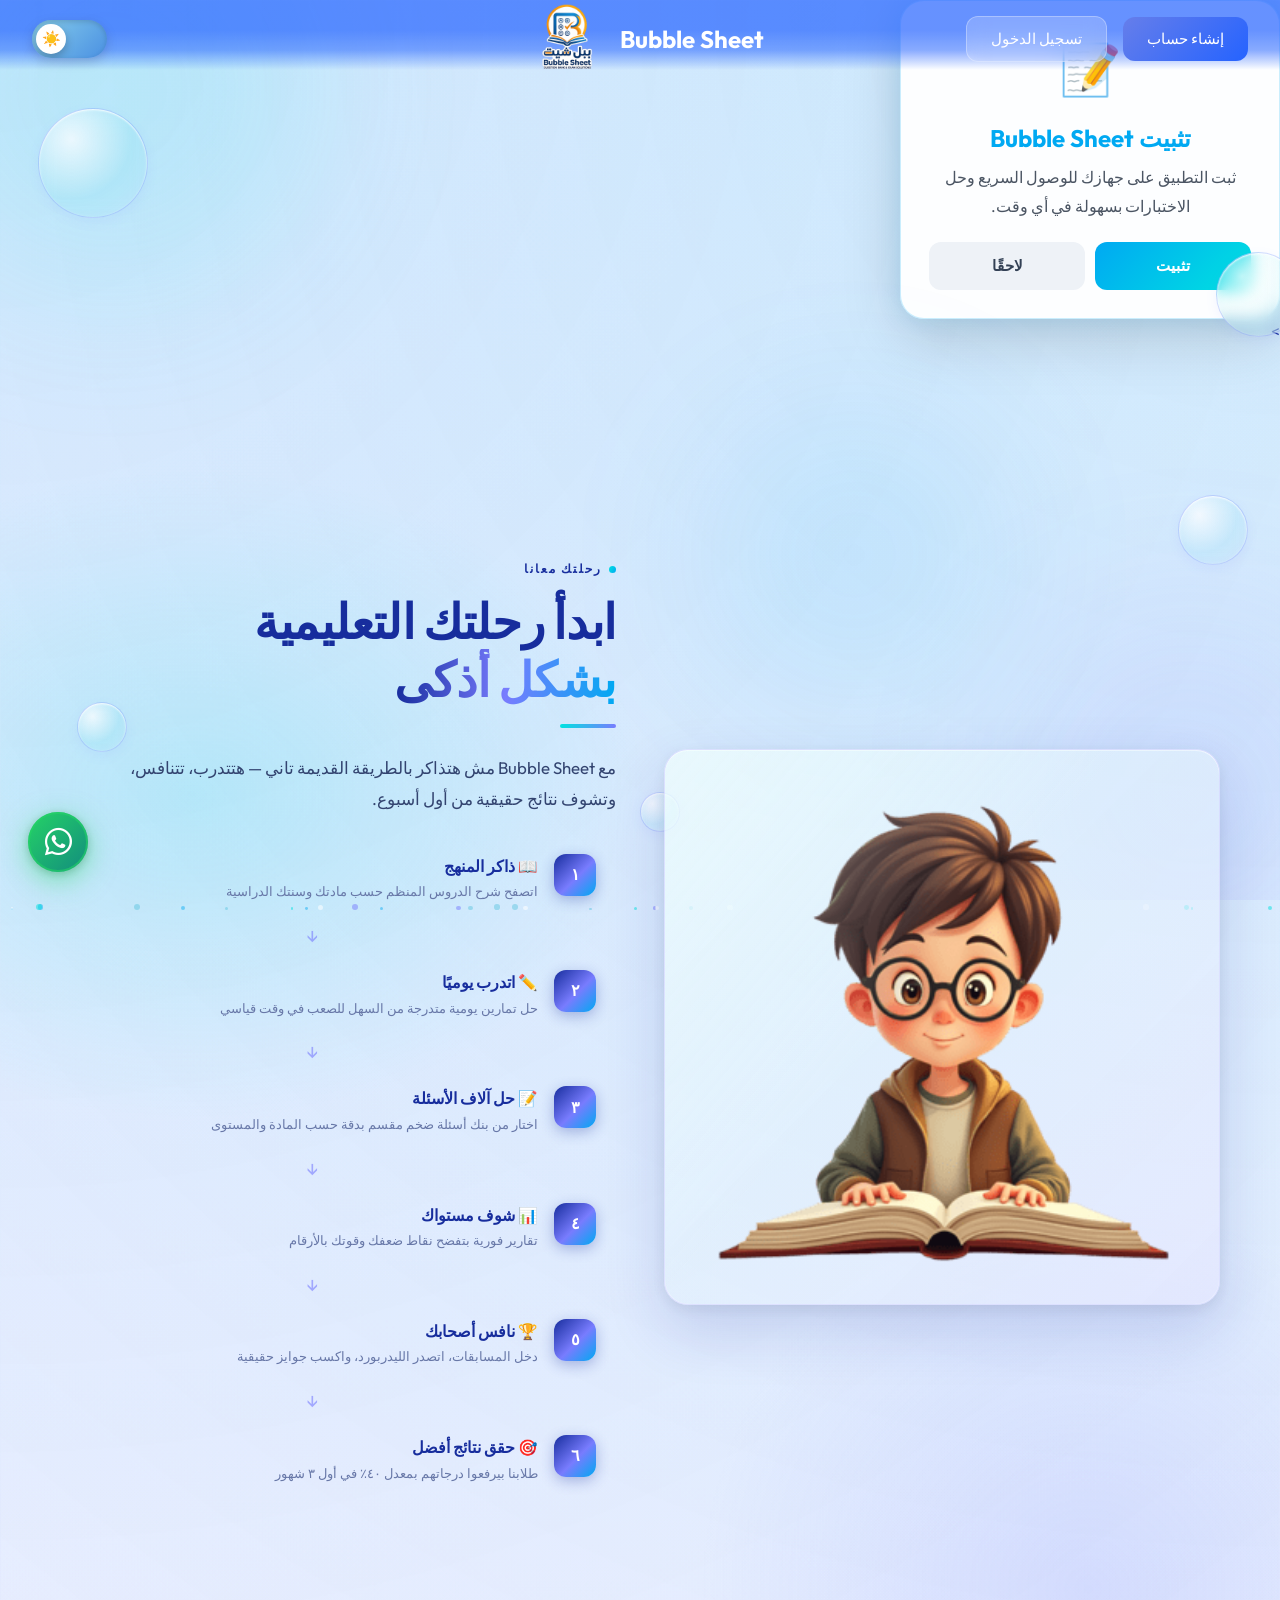
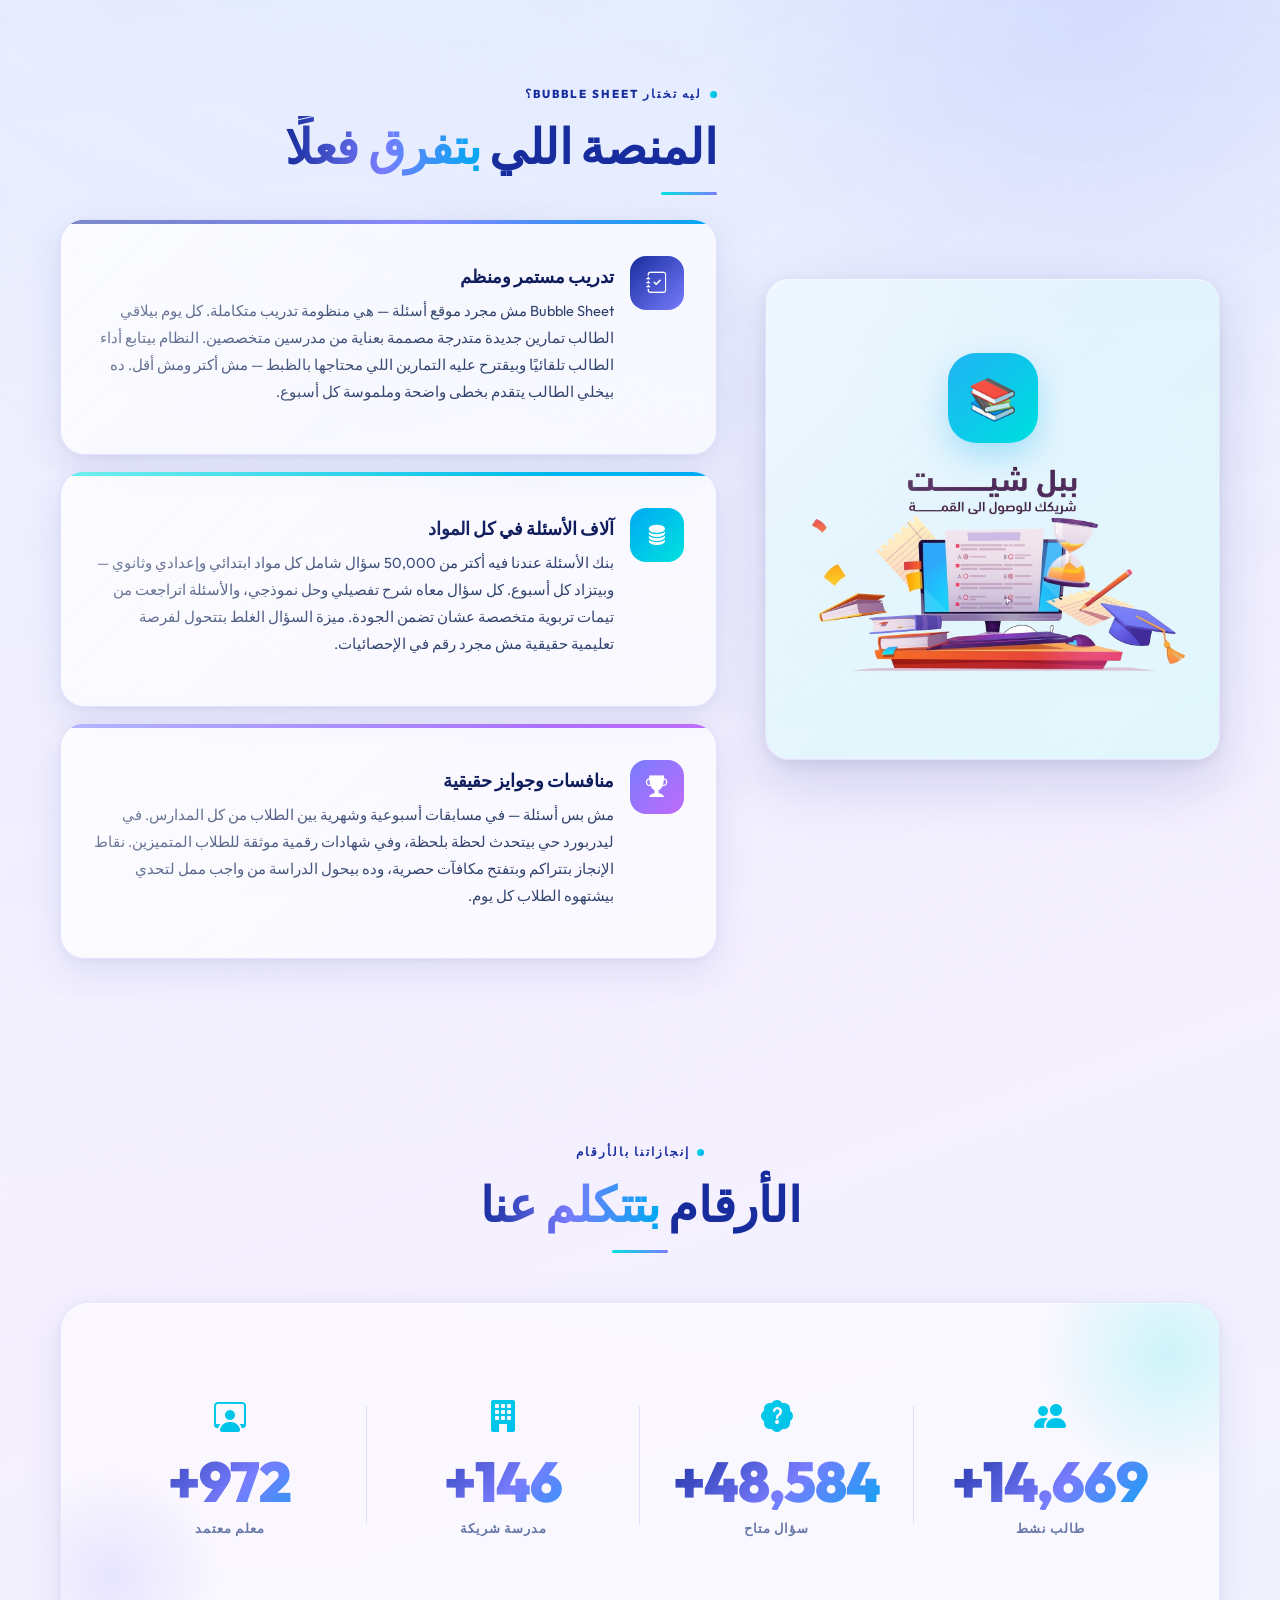
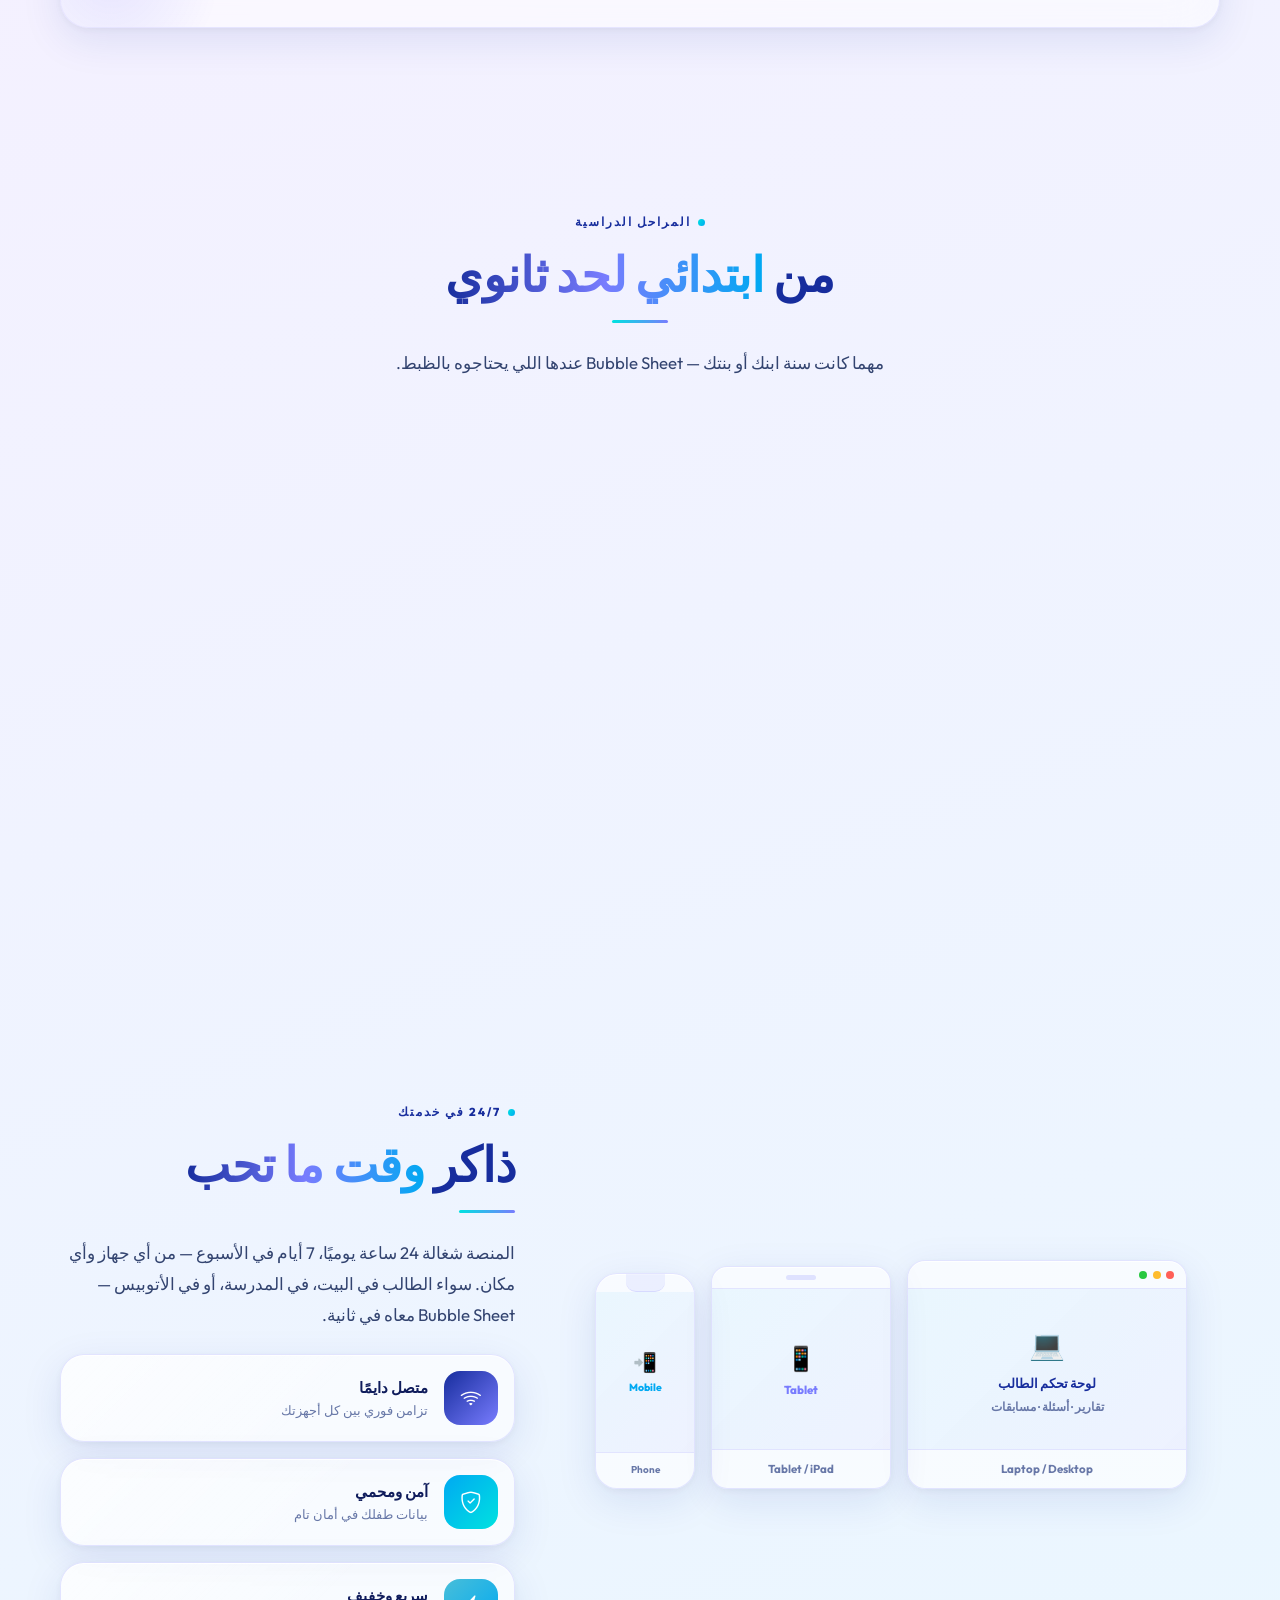
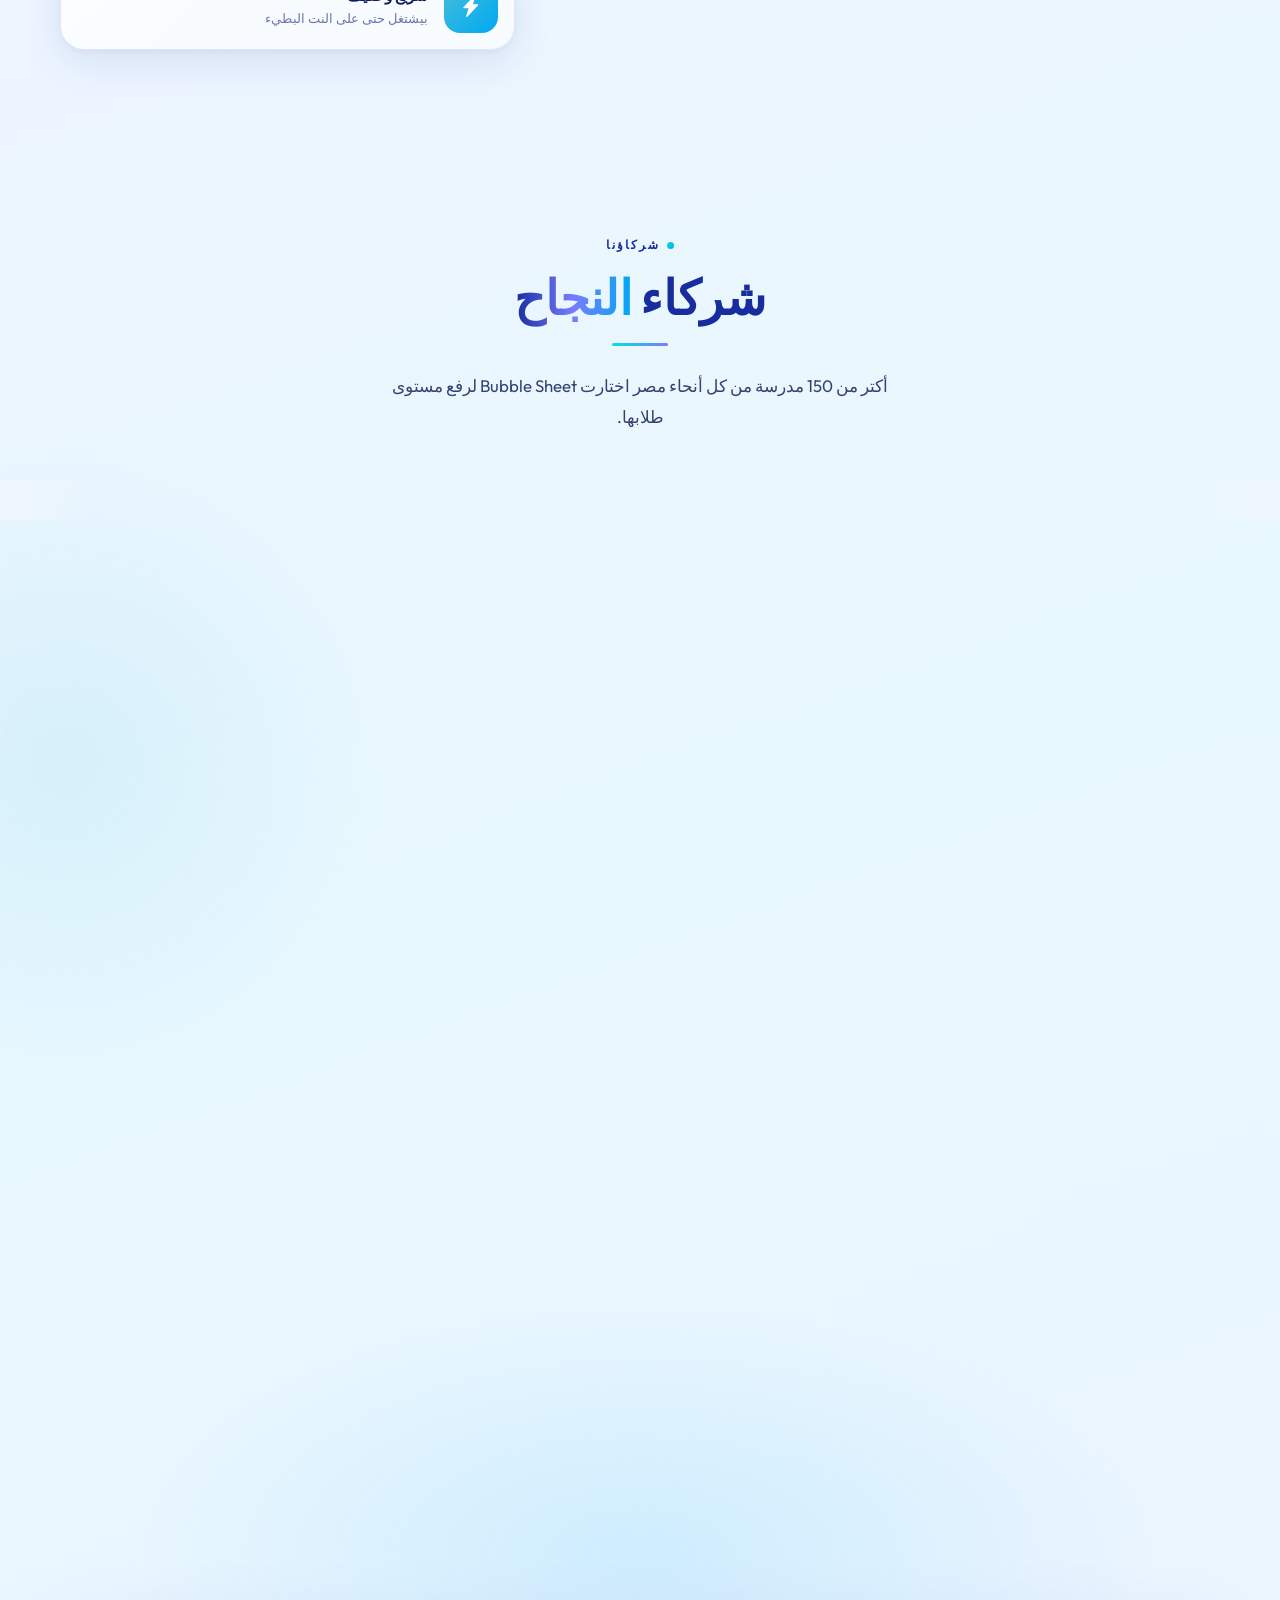
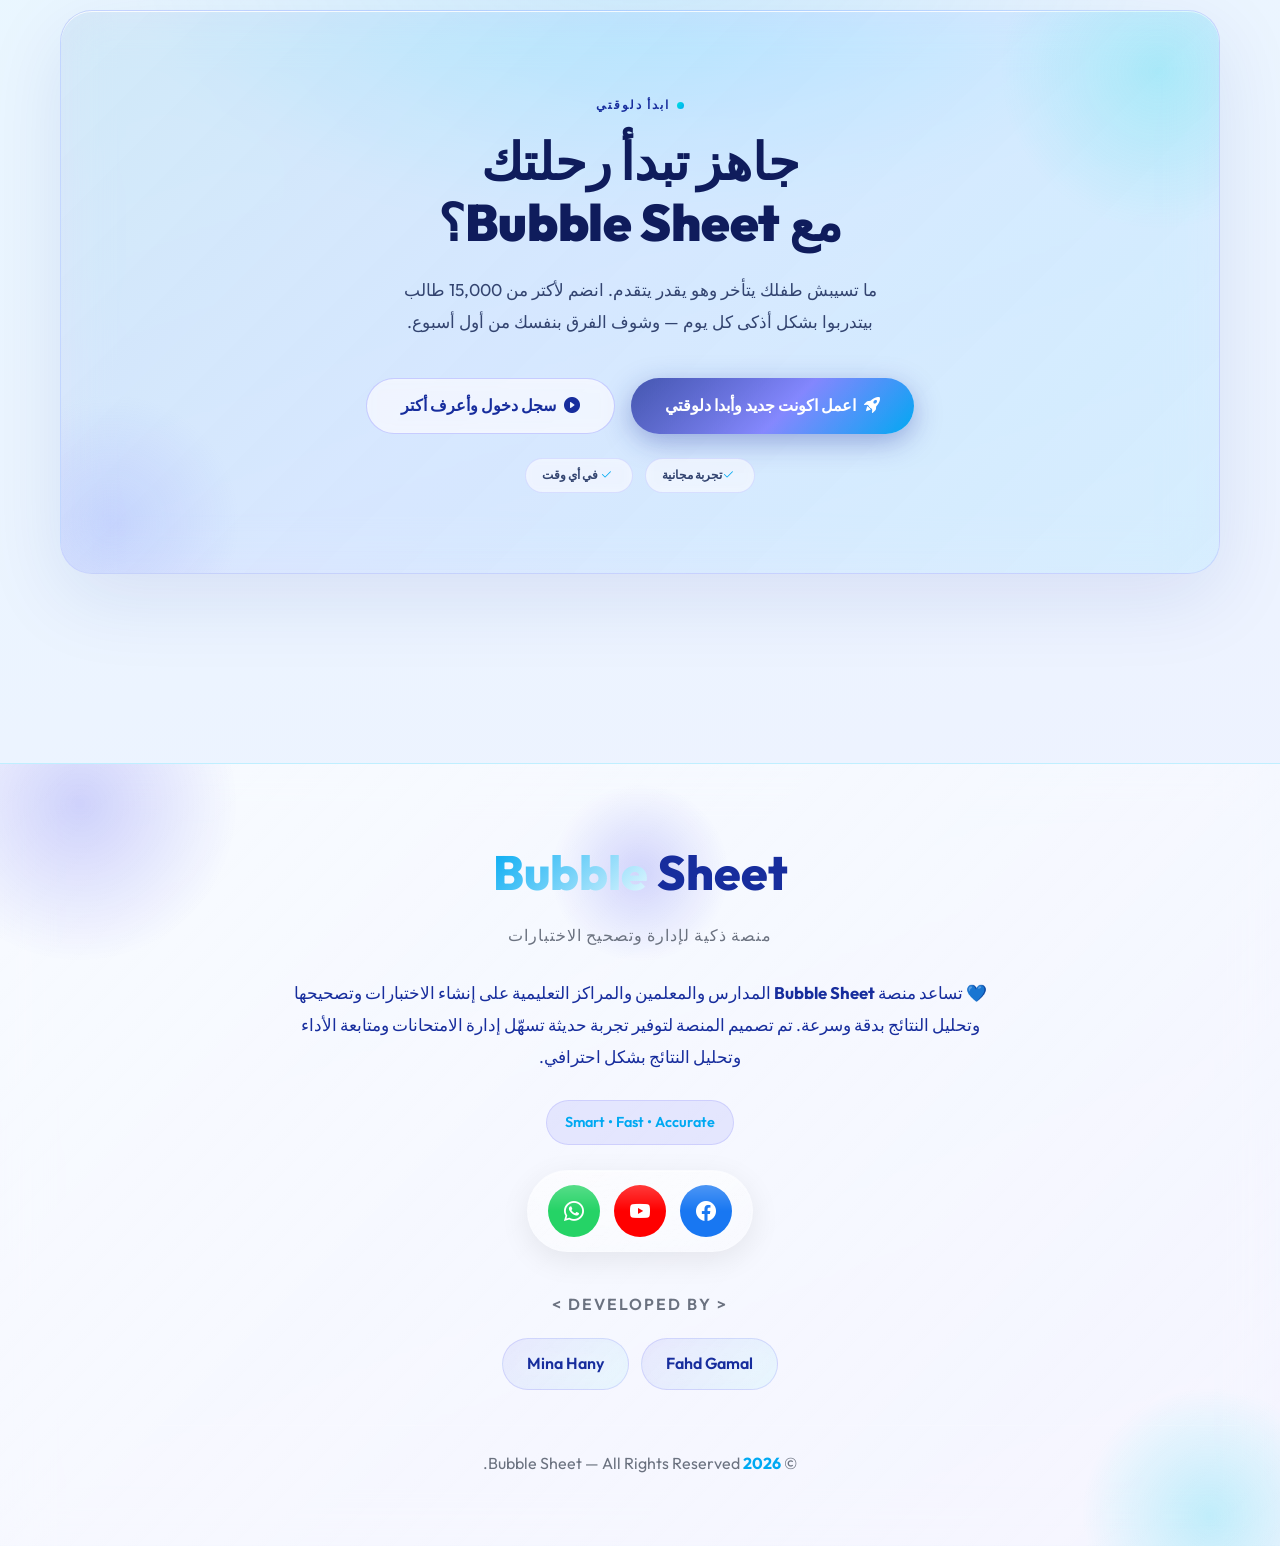
==== index.html @ db7c5dec "Rename home.html to index.html" ====
<!DOCTYPE html>
<html lang="ar" data-theme="light" dir="rtl">

<head>
    <meta charset="UTF-8" />
    <meta name="viewport" content="width=device-width,initial-scale=1.0" />
    <title>Home</title>
    <!-- Bootstrap 5.3 -->
    <link href="https://cdnjs.cloudflare.com/ajax/libs/bootstrap/5.3.0/css/bootstrap.min.css" rel="stylesheet">
    <link href="https://cdnjs.cloudflare.com/ajax/libs/font-awesome/6.4.0/css/all.min.css" rel="stylesheet">
    <link href="https://cdn.jsdelivr.net/npm/bootstrap@5.3.3/dist/css/bootstrap.min.css" rel="stylesheet">
    <!--for footer -->
    <link href="https://fonts.googleapis.com/css2?family=Outfit:wght@300;400;500;600;700;800&display=swap"
        rel="stylesheet">
    <link href="https://cdn.jsdelivr.net/npm/bootstrap-icons@1.11.3/font/bootstrap-icons.css" rel="stylesheet">


    <!-- Fonts -->
    <link rel="preconnect" href="https://fonts.googleapis.com">
    <link rel="preconnect" href="https://fonts.gstatic.com" crossorigin>
    <link
        href="https://fonts.googleapis.com/css2?family=Outfit:wght@400;500;600;700;800&family=Plus+Jakarta+Sans:wght@400;500;600;700&display=swap"
        rel="stylesheet">
    <link href="https://cdn.jsdelivr.net/npm/bootstrap@5.3.3/dist/css/bootstrap.min.css" rel="stylesheet" />
    <link href="https://cdn.jsdelivr.net/npm/bootstrap-icons@1.11.3/font/bootstrap-icons.min.css" rel="stylesheet" />
    <link
        href="https://fonts.googleapis.com/css2?family=Cairo:wght@400;500;600;700;800;900&family=Tajawal:wght@400;500;700;800&display=swap"
        rel="stylesheet" />
    <!-- css file -->
    <link rel="stylesheet" href="CSS/home.css">
    <link rel="stylesheet" href="CSS/nav.css">
    <link rel="stylesheet" href="CSS/footer.css">
</head>

<body>
    <div class="install-popup-content">
        <div class="install-icon">📝</div>
        <h3>تثبيت Bubble Sheet</h3>
        <p>
            ثبت التطبيق على جهازك للوصول السريع
            وحل الاختبارات بسهولة في أي وقت.
        </p>
        <div class="install-actions">
            <button id="installBtn" class="install-btn">
                تثبيت
            </button>
            <button id="closeBtn" class="close-btn">
                لاحقًا
            </button>
        </div>
    </div>>
    </div>
    <!-- Navbar -->
    <nav class="glass-navbar" style="direction: ltr;">
        <div class="navbar-container">
            <!-- Logo/Brand (Center) -->
            <a href="home.html" class="navbar-brand">
                <div class="brand-logo">
                    <!-- <i class="fas fa-gem"></i> -->
                    <img src="IMG/logo.png" alt="Logo" class="logo-text-wrapper">
                </div>
                <span class="logo-svg">Bubble Sheet</span>
            </a>

            <!-- Theme Toggle -->
            <div class="nav-right">
                <label class="theme-switch">
                    <input type="checkbox" id="input">
                    <span class="toggle-track">
                        <span class="toggle-thumb"></span>
                    </span>
                </label>
            </div>

            <!-- Desktop Buttons -->
            <div class="navbar-buttons">
                <a href="login.html" class="glass-btn">تسجيل الدخول</a>
                <a href="register.html" class="glass-btn btn-register">إنشاء حساب</a>
            </div>

            <!-- Hamburger Menu -->
            <div class="hamburger" onclick="toggleMenu()">
                <span></span>
                <span></span>
                <span></span>
            </div>
        </div>
    </nav>
    <!-- Mobile Menu Overlay -->
    <div class="menu-overlay" id="menuOverlay" onclick="closeMenu()"></div>

    <!-- Mobile Menu -->
    <div class="mobile-menu" id="mobileMenu">
        <div class="mobile-menu-items">
            <a href="login.html" class="glass-btn" onclick="closeMenu()">تسجيل الدخول</a>
            <a href="register.html" class="glass-btn btn-register" onclick="closeMenu()">إنشاء حساب</a>
        </div>
    </div>
    <!-- finish navbar -->
    <!-- Ambient background -->
    <div class="bg-canvas">
        <div class="bg-spot bs1"></div>
        <div class="bg-spot bs2"></div>
        <div class="bg-spot bs3"></div>
    </div>

    <!-- Floating glass bubbles -->
    <div class="gl-bubble gb1" aria-hidden="true"></div>
    <div class="gl-bubble gb2" aria-hidden="true"></div>
    <div class="gl-bubble gb3" aria-hidden="true"></div>
    <div class="gl-bubble gb4" aria-hidden="true"></div>
    <div class="gl-bubble gb5" aria-hidden="true"></div>

    <!-- Particles -->
    <div id="ptc" aria-hidden="true"></div>

    <div class="sections-root">

        <!-- ========================================================
     SECTION 1 — رحلتك مع Bubble Sheet
     ======================================================== -->
        <section id="journey" class="bs-section">
            <div class="container">
                <div class="row g-5 align-items-center">

                    <!-- Right: steps content -->
                    <div class="col-lg-6 order-lg-2" data-r="right">
                        <span class="eyebrow"><span class="dot"></span>رحلتك معانا</span>
                        <h2 class="sec-title">ابدأ رحلتك التعليمية<br><span class="hl">بشكل أذكى</span></h2>
                        <div class="sep"></div>
                        <p class="sec-desc mb-4">مع Bubble Sheet مش هتذاكر بالطريقة القديمة تاني — هتتدرب، تتنافس، وتشوف
                            نتائج حقيقية من أول أسبوع.</p>

                        <div class="journey-steps">

                            <div class="step-item">
                                <div class="step-num">١</div>
                                <div>
                                    <div class="step-title">📖 ذاكر المنهج</div>
                                    <div class="step-sub">اتصفح شرح الدروس المنظم حسب مادتك وسنتك الدراسية</div>
                                </div>
                            </div>

                            <div class="step-arrow">↓</div>

                            <div class="step-item">
                                <div class="step-num">٢</div>
                                <div>
                                    <div class="step-title">✏️ اتدرب يوميًا</div>
                                    <div class="step-sub">حل تمارين يومية متدرجة من السهل للصعب في وقت قياسي</div>
                                </div>
                            </div>

                            <div class="step-arrow">↓</div>

                            <div class="step-item">
                                <div class="step-num">٣</div>
                                <div>
                                    <div class="step-title">📝 حل آلاف الأسئلة</div>
                                    <div class="step-sub">اختار من بنك أسئلة ضخم مقسم بدقة حسب المادة والمستوى</div>
                                </div>
                            </div>

                            <div class="step-arrow">↓</div>

                            <div class="step-item">
                                <div class="step-num">٤</div>
                                <div>
                                    <div class="step-title">📊 شوف مستواك</div>
                                    <div class="step-sub">تقارير فورية بتفضح نقاط ضعفك وقوتك بالأرقام</div>
                                </div>
                            </div>

                            <div class="step-arrow">↓</div>

                            <div class="step-item">
                                <div class="step-num">٥</div>
                                <div>
                                    <div class="step-title">🏆 نافس أصحابك</div>
                                    <div class="step-sub">دخل المسابقات، اتصدر الليدربورد، واكسب جوايز حقيقية</div>
                                </div>
                            </div>

                            <div class="step-arrow">↓</div>

                            <div class="step-item">
                                <div class="step-num">٦</div>
                                <div>
                                    <div class="step-title">🎯 حقق نتائج أفضل</div>
                                    <div class="step-sub">طلابنا بيرفعوا درجاتهم بمعدل ٤٠٪ في أول ٣ شهور</div>
                                </div>
                            </div>

                        </div>
                    </div>

                    <!-- Left: image -->
                    <div class="col-lg-6 order-lg-1" data-r="left">
                        <div class="img-frame" style="min-height:500px;">
                            <div class="frame-shine"></div>
                            <div class="img-ph"
                                style="background:linear-gradient(135deg,rgba(0,226,224,.08),rgba(120,124,254,.12)); min-height:500px;">
                                <img src="IMG/student.png" alt="student img">
                            </div>
                        </div>
                    </div>

                </div>
            </div>
        </section>

    <!-- ========================================================
    SECTION 2 — ليه Bubble Sheet؟
    ======================================================== -->
        <section id="why" class="bs-section">
            <div class="container">
                <div class="row g-5 align-items-center">
                    <!-- Left: image -->
                    <div class="col-lg-5" data-r="left">
                        <div class="img-frame" style="min-height:480px;">
                            <div class="frame-shine"></div>
                            <div class="img-ph"
                                style="background:linear-gradient(135deg,rgba(0,169,242,.07),rgba(0,226,224,.1));min-height:480px;">
                                <div
                                    style="width:90px;height:90px;border-radius:28px;background:linear-gradient(135deg,var(--blue),var(--cyan));display:flex;align-items:center;justify-content:center;font-size:2.5rem;box-shadow:0 12px 32px rgba(0,169,242,.3);">
                                    📚</div>
                                <img src="IMG/bubbelsheet.png" alt="">
                            </div>
                        </div>
                    </div>

                    <!-- Right: cards -->
                    <div class="col-lg-7" data-r="right">
                        <span class="eyebrow"><span class="dot"></span>ليه تختار Bubble Sheet؟</span>
                        <h2 class="sec-title mb-1">المنصة اللي <span class="hl">بتفرق فعلًا</span></h2>
                        <div class="sep"></div>

                        <div class="d-flex flex-column gap-3">

                            <div class="gc why-card" data-r="up" data-d="1">
                                <div class="gc-bar" style="background:var(--grad-main);"></div>
                                <div class="d-flex align-items-start gap-3">
                                    <div class="ic ic-1 mt-1"><i class="bi bi-journal-check text-white"></i></div>
                                    <div>
                                        <h3>تدريب مستمر ومنظم</h3>
                                        <p>Bubble Sheet مش مجرد موقع أسئلة — هي منظومة تدريب متكاملة. كل يوم بيلاقي
                                            الطالب تمارين جديدة متدرجة مصممة بعناية من مدرسين متخصصين. النظام بيتابع
                                            أداء الطالب تلقائيًا وبيقترح عليه التمارين اللي محتاجها بالظبط — مش أكتر ومش
                                            أقل. ده بيخلي الطالب يتقدم بخطى واضحة وملموسة كل أسبوع.</p>
                                    </div>
                                </div>
                            </div>

                            <div class="gc why-card" data-r="up" data-d="2">
                                <div class="gc-bar" style="background:var(--grad-accent);"></div>
                                <div class="d-flex align-items-start gap-3">
                                    <div class="ic ic-2 mt-1"><i class="bi bi-database-fill text-white"></i></div>
                                    <div>
                                        <h3>آلاف الأسئلة في كل المواد</h3>
                                        <p>بنك الأسئلة عندنا فيه أكتر من 50,000 سؤال شامل كل مواد ابتدائي وإعدادي وثانوي
                                            — وبيتزاد كل أسبوع. كل سؤال معاه شرح تفصيلي وحل نموذجي، والأسئلة اتراجعت من
                                            تيمات تربوية متخصصة عشان تضمن الجودة. ميزة السؤال الغلط بتتحول لفرصة تعليمية
                                            حقيقية مش مجرد رقم في الإحصائيات.</p>
                                    </div>
                                </div>
                            </div>

                            <div class="gc why-card" data-r="up" data-d="3">
                                <div class="gc-bar" style="background:linear-gradient(90deg,var(--purple),#c06bfa);">
                                </div>
                                <div class="d-flex align-items-start gap-3">
                                    <div class="ic ic-3 mt-1"><i class="bi bi-trophy-fill text-white"></i></div>
                                    <div>
                                        <h3>منافسات وجوايز حقيقية</h3>
                                        <p>مش بس أسئلة — في مسابقات أسبوعية وشهرية بين الطلاب من كل المدارس. في ليدربورد
                                            حي بيتحدث لحظة بلحظة، وفي شهادات رقمية موثقة للطلاب المتميزين. نقاط الإنجاز
                                            بتتراكم وبتفتح مكافآت حصرية، وده بيحول الدراسة من واجب ممل لتحدي بيشتهوه
                                            الطلاب كل يوم.</p>
                                    </div>
                                </div>
                            </div>

                        </div>
                    </div>

                </div>
            </div>
        </section>

        <!-- ========================================================
    SECTION 3 — الأرقام بتتكلم
    ======================================================== -->
        <section id="stats" class="bs-section">
            <div class="container">
                <div class="text-center mb-5" data-r="up">
                    <span class="eyebrow"><span class="dot"></span>إنجازاتنا بالأرقام</span>
                    <h2 class="sec-title">الأرقام <span class="hl">بتتكلم عنا</span></h2>
                    <div class="sep center"></div>
                </div>

                <div class="stats-inner" data-r="scale">
                    <div class="row g-0">
                        <div class="col-6 col-md-3 stat-item">
                            <div class="stat-icon"><i class="bi bi-people-fill"></i></div>
                            <div class="stat-num" data-count="15000" data-sfx="+">0</div>
                            <div class="stat-label">طالب نشط</div>
                        </div>
                        <div class="col-6 col-md-3 stat-item">
                            <div class="stat-icon"><i class="bi bi-patch-question-fill"></i></div>
                            <div class="stat-num" data-count="50000" data-sfx="+">0</div>
                            <div class="stat-label">سؤال متاح</div>
                        </div>
                        <div class="col-6 col-md-3 stat-item">
                            <div class="stat-icon"><i class="bi bi-building-fill"></i></div>
                            <div class="stat-num" data-count="150" data-sfx="+">0</div>
                            <div class="stat-label">مدرسة شريكة</div>
                        </div>
                        <div class="col-6 col-md-3 stat-item">
                            <div class="stat-icon"><i class="bi bi-person-workspace"></i></div>
                            <div class="stat-num" data-count="1000" data-sfx="+">0</div>
                            <div class="stat-label">معلم معتمد</div>
                        </div>
                    </div>
                </div>
            </div>
        </section>

        <!-- ========================================================
     SECTION 4 — من ابتدائي لحد ثانوي
     ======================================================== -->
        <section id="stages" class="bs-section">
            <div class="container">
                <div class="text-center mb-5" data-r="up">
                    <span class="eyebrow"><span class="dot"></span>المراحل الدراسية</span>
                    <h2 class="sec-title">من <span class="hl">ابتدائي لحد ثانوي</span></h2>
                    <div class="sep center"></div>
                    <p class="sec-desc mx-auto text-center">مهما كانت سنة ابنك أو بنتك — Bubble Sheet عندها اللي يحتاجوه
                        بالظبط.</p>
                </div>

                <div class="row g-4">

                    <div class="col-md-4" data-r="up" data-d="1" onclick="register()">
                        <div class="gc stage-panel h-100">
                            <div class="stage-img">
                                <div
                                    style="width:100%;height:240px;background:linear-gradient(135deg,rgba(72,190,217,.15),rgba(0,226,224,.12));display:flex;align-items:center;justify-content:center;flex-direction:column;gap:.5rem;">
                                    <img src="IMG/1.webp" alt="1">
                                </div>
                                <div class="stage-overlay"></div>
                            </div>
                            <div class="stage-body">
                                <div class="stage-badge"
                                    style="background:rgba(72,190,217,.12);color:var(--teal);border:1px solid rgba(72,190,217,.3);">
                                    الصفوف 4 – 6</div>
                                <h3>المرحلة الابتدائية</h3>
                                <p>تمارين سهلة وممتعة بتبني الأساس الصح من أول يوم. الأنشطة التفاعلية بتخلي الأطفال
                                    يحبوا الدراسة بدل ما يتعبوا منها — ومع كل تمرين بيحلوه بيكسبوا نقاط وبيتقدموا
                                    للمستوى الجاي.</p>
                            </div>
                        </div>
                    </div>

                    <div class="col-md-4" data-r="up" data-d="2" onclick="register()">
                        <div class="gc stage-panel h-100">
                            <div class="stage-img">
                                <div
                                    style="width:100%;height:240px;background:linear-gradient(135deg,rgba(120,124,254,.12),rgba(192,107,250,.1));display:flex;align-items:center;justify-content:center;flex-direction:column;gap:.5rem;">
                                    <img src="IMG/2.webp" alt="2">
                                </div>
                                <div class="stage-overlay"></div>
                            </div>
                            <div class="stage-body">
                                <div class="stage-badge"
                                    style="background:rgba(120,124,254,.12);color:var(--purple);border:1px solid rgba(120,124,254,.3);">
                                    الصفوف 1 – 3</div>
                                <h3>المرحلة الإعدادية</h3>
                                <p>المناهج بتتقل والضغط بيزيد — وده بالظبط وقت Bubble Sheet. بنك أسئلة متخصص لكل مادة مع
                                    امتحانات تجريبية كاملة وتوقيت دقيق بيجهز الطالب نفسيًا وعلميًا لإمتحانات الشهادة
                                    الإعدادية.</p>
                            </div>
                        </div>
                    </div>

                    <div class="col-md-4" data-r="up" data-d="3" onclick="register()">
                        <div class="gc stage-panel h-100">
                            <div class="stage-img">
                                <div
                                    style="width:100%;height:240px;background:linear-gradient(135deg,rgba(23,45,157,.1),rgba(0,169,242,.1));display:flex;align-items:center;justify-content:center;flex-direction:column;gap:.5rem;">
                                    <img src="IMG/3.webp" alt="3">
                                </div>
                                <div class="stage-overlay"></div>
                            </div>
                            <div class="stage-body">
                                <div class="stage-badge"
                                    style="background:rgba(23,45,157,.1);color:var(--indigo);border:1px solid rgba(23,45,157,.2);">
                                    الصفوف 1 – 3</div>
                                <h3>المرحلة الثانوية</h3>
                                <p>تحضير كامل للثانوية العامة — امتحانات على نظام الوزارة بالظبط، شرح مفصل لكل إجابة
                                    غلط، وتقارير أسبوعية بتبين للطالب وولي الأمر فين وصل ومحتاج يركز على إيه.</p>
                            </div>
                        </div>
                    </div>

                </div>
            </div>
        </section>

        <!-- ========================================================
     SECTION 5 — معاك في أي وقت
     ======================================================== -->
        <section id="anytime" class="bs-section">
            <div class="container">
                <div class="row g-5 align-items-center">

                    <!-- Right: content -->
                    <div class="col-lg-5 order-lg-2" data-r="right">
                        <span class="eyebrow"><span class="dot"></span>24/7 في خدمتك</span>
                        <h2 class="sec-title">ذاكر <span class="hl">وقت ما تحب</span></h2>
                        <div class="sep"></div>
                        <p class="sec-desc mb-4">المنصة شغالة 24 ساعة يوميًا، 7 أيام في الأسبوع — من أي جهاز وأي مكان.
                            سواء الطالب في البيت، في المدرسة، أو في الأتوبيس — Bubble Sheet معاه في ثانية.</p>
                        <div class="d-flex flex-column gap-3">
                            <div class="gc p-3 d-flex gap-3 align-items-center" style="--bs-border-radius:16px">
                                <div class="ic ic-1"><i class="bi bi-wifi text-white"></i></div>
                                <div>
                                    <div style="font-weight:800;font-size:.95rem;color:var(--text-dark);">متصل دايمًا
                                    </div>
                                    <div style="font-size:.82rem;color:var(--text-muted);">تزامن فوري بين كل أجهزتك
                                    </div>
                                </div>
                            </div>
                            <div class="gc p-3 d-flex gap-3 align-items-center">
                                <div class="ic ic-2"><i class="bi bi-shield-check text-white"></i></div>
                                <div>
                                    <div style="font-weight:800;font-size:.95rem;color:var(--text-dark);">آمن ومحمي
                                    </div>
                                    <div style="font-size:.82rem;color:var(--text-muted);">بيانات طفلك في أمان تام</div>
                                </div>
                            </div>
                            <div class="gc p-3 d-flex gap-3 align-items-center">
                                <div class="ic ic-4"><i class="bi bi-lightning-charge-fill text-white"></i></div>
                                <div>
                                    <div style="font-weight:800;font-size:.95rem;color:var(--text-dark);">سريع وخفيف
                                    </div>
                                    <div style="font-size:.82rem;color:var(--text-muted);">بيشتغل حتى على النت البطيء
                                    </div>
                                </div>
                            </div>
                        </div>
                    </div>

                    <!-- Left: device mockups -->
                    <div class="col-lg-7 order-lg-1" data-r="left">
                        <div class="device-showcase">

                            <!-- Laptop -->
                            <div class="device device-laptop">
                                <div class="device-bar">
                                    <div class="d-dot" style="background:#ff5f57;"></div>
                                    <div class="d-dot" style="background:#febc2e;"></div>
                                    <div class="d-dot" style="background:#28c840;"></div>
                                </div>
                                <div class="device-screen">
                                    <div style="text-align:center">
                                        <div style="font-size:1.8rem;margin-bottom:.5rem;">💻</div>
                                        <div style="color:var(--indigo);font-weight:800;font-size:.8rem;">لوحة تحكم
                                            الطالب</div>
                                        <div style="font-size:.72rem;color:var(--text-muted);margin-top:.3rem;">تقارير ·
                                            أسئلة · مسابقات</div>
                                    </div>
                                </div>
                                <div class="device-label">Laptop / Desktop</div>
                            </div>

                            <!-- Tablet -->
                            <div class="device device-tablet">
                                <div class="device-bar" style="height:22px;justify-content:center;">
                                    <div
                                        style="width:30px;height:5px;border-radius:3px;background:rgba(120,124,254,.2);">
                                    </div>
                                </div>
                                <div class="device-screen">
                                    <div style="text-align:center">
                                        <div style="font-size:1.5rem;margin-bottom:.3rem;">📱</div>
                                        <div style="color:var(--purple);font-weight:800;font-size:.72rem;">Tablet</div>
                                    </div>
                                </div>
                                <div class="device-label">Tablet / iPad</div>
                            </div>

                            <!-- Phone -->
                            <div class="device device-phone">
                                <div class="device-notch"></div>
                                <div class="device-screen">
                                    <div style="text-align:center">
                                        <div style="font-size:1.2rem;margin-bottom:.2rem;">📲</div>
                                        <div style="color:var(--blue);font-weight:800;font-size:.65rem;">Mobile</div>
                                    </div>
                                </div>
                                <div class="device-label" style="font-size:.62rem;">Phone</div>
                            </div>

                        </div>
                    </div>

                </div>
            </div>
        </section>

        <!-- ========================================================
     SECTION 6 — شركاء النجاح (SLIDER)
     ======================================================== -->
        <section id="partners" class="bs-section">
            <div class="container">
                <div class="text-center mb-5" data-r="up">
                    <span class="eyebrow"><span class="dot"></span>شركاؤنا</span>
                    <h2 class="sec-title">شركاء <span class="hl">النجاح</span></h2>
                    <div class="sep center"></div>
                    <p class="sec-desc mx-auto text-center">أكتر من 150 مدرسة من كل أنحاء مصر اختارت Bubble Sheet لرفع
                        مستوى طلابها.</p>
                </div>
            </div>

            <div class="slider-track-wrap" data-r="up">
                <div class="strack" id="stk"></div>
            </div>
        </section>

        <!-- ========================================================
     SECTION 7 — إنجازات نفتخر بيها
     ======================================================== -->
        <section id="achievements" class="bs-section">
            <div class="container">
                <div class="row g-5 align-items-center">

                    <!-- Left: image -->
                    <div class="col-lg-5" data-r="left">
                        <div class="img-frame" style="min-height:420px;">
                            <div class="frame-shine"></div>
                            <div class="img-ph"
                                style="background:linear-gradient(135deg,rgba(120,124,254,.08),rgba(192,107,250,.1));min-height:420px;">
                                <img src="IMG/achive.png" alt="achive">
                            </div>
                        </div>
                    </div>

                    <!-- Right: achievement cards -->
                    <div class="col-lg-7" data-r="right">
                        <span class="eyebrow"><span class="dot"></span>فخر بيها</span>
                        <h2 class="sec-title">إنجازات <span class="hl">نفتخر بيها</span></h2>
                        <div class="sep"></div>

                        <div class="row g-3">

                            <div class="col-6" data-r="up" data-d="1">
                                <div class="gc ach-card">
                                    <div class="ach-ring"
                                        style="background:linear-gradient(135deg,rgba(0,226,224,.12),rgba(0,169,242,.1));">
                                        🥇</div>
                                    <div class="ach-num" data-count="320" data-sfx="+">0</div>
                                    <div class="ach-label">مسابقة</div>
                                    <div class="ach-desc">مسابقات أسبوعية وشهرية ومحلية بين طلاب من كل أنحاء مصر</div>
                                </div>
                            </div>

                            <div class="col-6" data-r="up" data-d="2">
                                <div class="gc ach-card">
                                    <div class="ach-ring"
                                        style="background:linear-gradient(135deg,rgba(120,124,254,.12),rgba(192,107,250,.1));">
                                        🎖️</div>
                                    <div class="ach-num" data-count="5800" data-sfx="+">0</div>
                                    <div class="ach-label">جائزة</div>
                                    <div class="ach-desc">شهادات إنجاز ومكافآت قدمناها لأبطال المنصة</div>
                                </div>
                            </div>

                            <div class="col-6" data-r="up" data-d="3">
                                <div class="gc ach-card">
                                    <div class="ach-ring"
                                        style="background:linear-gradient(135deg,rgba(0,169,242,.1),rgba(72,190,217,.1));">
                                        📈</div>
                                    <div class="ach-num" data-count="92" data-sfx="٪">0</div>
                                    <div class="ach-label">نسبة نجاح</div>
                                    <div class="ach-desc">من طلابنا بيعدوا امتحاناتهم بتفوق بعد 3 شهور على المنصة</div>
                                </div>
                            </div>

                            <div class="col-6" data-r="up" data-d="4">
                                <div class="gc ach-card">
                                    <div class="ach-ring"
                                        style="background:linear-gradient(135deg,rgba(23,45,157,.08),rgba(120,124,254,.1));">
                                        ⭐</div>
                                    <div class="ach-num" data-count="1200" data-sfx="+">0</div>
                                    <div class="ach-label">طالب متميز</div>
                                    <div class="ach-desc">طلاب حققوا المراكز الأولى في مدارسهم بعد الانضمام للمنصة</div>
                                </div>
                            </div>

                        </div>
                    </div>

                </div>
            </div>
        </section>

        <!-- ========================================================
     SECTION 8 — CTA
     ======================================================== -->
        <section id="cta" class="bs-section">
            <div class="container">
                <div class="cta-box" data-r="scale">
                    <div style="position:relative;z-index:2;">
                        <span class="eyebrow" style="justify-content:center;margin-bottom:1rem;"><span
                                class="dot"></span>ابدأ دلوقتي</span>
                        <h2 class="cta-title">جاهز تبدأ رحلتك<br><span class="hl">مع Bubble Sheet؟</span></h2>
                        <p class="cta-desc">ما تسيبش طفلك يتأخر وهو يقدر يتقدم. انضم لأكتر من 15,000 طالب بيتدربوا بشكل
                            أذكى كل يوم — وشوف الفرق بنفسك من أول أسبوع.</p>
                        <div class="d-flex flex-wrap gap-3 justify-content-center">
                            <a href="register.html" class="btn-main"><i class="bi bi-rocket-takeoff-fill"></i>
                                اعمل اكونت جديد وأبدا دلوقتي</a>
                            <a href="login.html" class="btn-outline"><i class="bi bi-play-circle-fill"></i>سجل دخول
                                وأعرف أكتر</a>
                        </div>
                        <div class="trust-tags">
                            <span class="trust-tag"><i class="bi bi-check2 me-1" style="color:var(--blue)"></i>تجربة
                                مجانية</span>
                            <span class="trust-tag"><i class="bi bi-check2 me-1" style="color:var(--blue)"></i> في
                                أي وقت</span>
                        </div>
                    </div>
                </div>
            </div>
        </section>

    </div><!-- end sections-root -->

    <!-- WhatsApp -->
    <a href="http://wa.me/+201033878808" class="wa-btn" target="_blank" rel="noopener noreferrer"
        aria-label="تواصل معنا على واتساب">
        <i class="bi bi-whatsapp"></i>
    </a>
    <footer class="main-footer">

        <div class="footer-logo">
            <span>Bubble</span> Sheet
        </div>

        <div class="footer-subtitle">
            منصة ذكية لإدارة وتصحيح الاختبارات
        </div>

        <div class="footer-description">
            💙 تساعد منصة <strong>Bubble Sheet</strong> المدارس والمعلمين والمراكز التعليمية
            على إنشاء الاختبارات وتصحيحها وتحليل النتائج بدقة وسرعة.
            تم تصميم المنصة لتوفير تجربة حديثة تسهّل إدارة الامتحانات
            ومتابعة الأداء وتحليل النتائج بشكل احترافي.
        </div>

        <div class="footer-badge">
            Smart • Fast • Accurate
        </div>

        <br>

        <div class="social-glass">

            <a href="https://www.facebook.com/profile.php?id=61590523994765" class="facebook">
                <i class="bi bi-facebook"></i>
            </a>

            <a href="#" class="youtube">
                <i class="bi bi-youtube"></i>
            </a>

            <a href="http://wa.me/+201033878808" class="whatsapp">
                <i class="bi bi-whatsapp"></i>
            </a>

        </div>

        <div class="footer-dev-title">
            &lt; DEVELOPED BY &gt;
        </div>

        <div class="developers">
            <a href="https://www.facebook.com/share/1HFecNkbx6/">Fahd Gamal</a>
            <a href="https://www.facebook.com/share/1FLw3LeiFA/">Mina Hany</a>
        </div>

        <div class="footer-bottom">
            © <span class="copyright">2026</span>
            Bubble Sheet — All Rights Reserved.
        </div>

    </footer>
    <script src="https://cdn.jsdelivr.net/npm/bootstrap@5.3.3/dist/js/bootstrap.bundle.min.js"></script>
    <script src="JS/nav.js"></script>
    <script src="JS/home.js"></script>
</body>

</html>
---- CSS/home.css ----
/* ====================================================
DESIGN TOKENS
==================================================== */
:root {
    --cyan: #00E2E0;
    --blue: #00A9F2;
    --indigo: #172D9D;
    --purple: #787CFE;
    --teal: #48BED9;

    --grad-main: linear-gradient(135deg, var(--indigo) 0%, var(--purple) 55%, var(--blue) 100%);
    --grad-accent: linear-gradient(120deg, var(--cyan), var(--blue));
    --grad-warm: linear-gradient(135deg, var(--purple), var(--teal));

    /* Light mode glass */
    --body-bg: #f0f6ff;
    --glass-bg: rgba(255, 255, 255, 0.62);
    --glass-bg-h: rgba(255, 255, 255, 0.80);
    --glass-border: rgba(120, 124, 254, 0.18);
    --glass-shadow: 0 12px 40px rgba(23, 45, 157, 0.10), 0 2px 8px rgba(0, 0, 0, 0.05), inset 0 1px 0 rgba(255, 255, 255, 0.85);
    --glass-hover: 0 24px 60px rgba(23, 45, 157, 0.16), 0 4px 16px rgba(0, 0, 0, 0.08), inset 0 1px 0 rgba(255, 255, 255, 0.9);

    --text-dark: #0f1c5c;
    --text-body: #334470;
    --text-muted: #6878a8;

    --radius-lg: 24px;
    --radius-md: 16px;
    --radius-pill: 999px;
    --ease: cubic-bezier(0.22, 1, 0.36, 1);
}

/* ====================================================
BASE
==================================================== */
*,
*::before,
*::after {
    box-sizing: border-box;
    margin: 0;
    padding: 0;
}

html {
    scroll-behavior: smooth;
}

body {
    font-family: 'Cairo', 'Tajawal', sans-serif;
    background: var(--body-bg);
    color: var(--text-body);
    overflow-x: hidden;
    position: relative;
}

/* ====================================================
AMBIENT LIGHT BACKGROUND
==================================================== */
.bg-canvas {
    position: fixed;
    inset: 0;
    z-index: 0;
    pointer-events: none;
    overflow: hidden;
}

.bg-spot {
    position: absolute;
    border-radius: 50%;
    filter: blur(80px);
    opacity: 0.5;
    animation: spotDrift ease-in-out infinite;
}

.bs1 {
    width: 420px;
    height: 420px;
    background: rgba(0, 226, 224, 0.25);
    top: -120px;
    left: -100px;
    animation-duration: 22s;
}

.bs2 {
    width: 380px;
    height: 380px;
    background: rgba(120, 124, 254, 0.22);
    bottom: -80px;
    right: -100px;
    animation-duration: 28s;
    animation-direction: reverse;
}

.bs3 {
    width: 300px;
    height: 300px;
    background: rgba(0, 169, 242, 0.18);
    top: 45%;
    left: 55%;
    animation-duration: 18s;
    animation-delay: 4s;
}

@keyframes spotDrift {

    0%,
    100% {
        transform: translate(0, 0) scale(1);
    }

    33% {
        transform: translate(50px, 40px) scale(1.08);
    }

    66% {
        transform: translate(-30px, 55px) scale(0.93);
    }
}

/* Floating glass bubbles */
.gl-bubble {
    position: fixed;
    border-radius: 50%;
    border: 1.5px solid rgba(120, 124, 254, 0.25);
    background: radial-gradient(circle at 30% 28%, rgba(255, 255, 255, 0.70), rgba(0, 226, 224, 0.06) 55%, transparent);
    backdrop-filter: blur(8px);
    pointer-events: none;
    z-index: 1;
    box-shadow: inset 0 1px 2px rgba(255, 255, 255, 0.9), 0 4px 12px rgba(120, 124, 254, 0.08);
}

.gb1 {
    width: 110px;
    height: 110px;
    top: 12%;
    left: 3%;
    animation: gbFloat 20s ease-in-out infinite;
}

.gb2 {
    width: 70px;
    height: 70px;
    top: 55%;
    left: 92%;
    animation: gbFloat 25s ease-in-out infinite 3s;
}

.gb3 {
    width: 50px;
    height: 50px;
    top: 78%;
    left: 6%;
    animation: gbFloat 17s ease-in-out infinite 7s;
}

.gb4 {
    width: 85px;
    height: 85px;
    top: 28%;
    left: 95%;
    animation: gbFloat 30s ease-in-out infinite 1s;
}

.gb5 {
    width: 40px;
    height: 40px;
    top: 88%;
    left: 50%;
    animation: gbFloat 14s ease-in-out infinite 5s;
}

@keyframes gbFloat {

    0%,
    100% {
        transform: translateY(0) rotate(0deg);
    }

    50% {
        transform: translateY(-30px) rotate(10deg);
    }
}

/* Particles */
#ptc {
    position: fixed;
    inset: 0;
    z-index: 1;
    pointer-events: none;
}

.pt {
    position: absolute;
    border-radius: 50%;
    animation: ptRise linear infinite;
}

@keyframes ptRise {
    0% {
        opacity: 0;
        transform: translateY(0);
    }

    10% {
        opacity: 0.6;
    }

    90% {
        opacity: 0.3;
    }

    100% {
        opacity: 0;
        transform: translateY(-100vh) translateX(20px);
    }
}

.sections-root {
    position: relative;
    z-index: 2;
    padding-top: 120px;
}

/* ====================================================
SCROLL REVEAL
==================================================== */
[data-r] {
    opacity: 0;
    will-change: transform, opacity, filter;
    transition: opacity .75s var(--ease), transform .75s var(--ease), filter .6s ease;
    filter: blur(6px);
}

[data-r="up"] {
    transform: translateY(50px);
}

[data-r="left"] {
    transform: translateX(-55px);
}

[data-r="right"] {
    transform: translateX(55px);
}

[data-r="scale"] {
    transform: scale(0.85);
}

[data-r].vis {
    opacity: 1;
    transform: none;
    filter: blur(0);
}

[data-d="1"] {
    transition-delay: .08s;
}

[data-d="2"] {
    transition-delay: .18s;
}

[data-d="3"] {
    transition-delay: .28s;
}

[data-d="4"] {
    transition-delay: .38s;
}

[data-d="5"] {
    transition-delay: .48s;
}

[data-d="6"] {
    transition-delay: .58s;
}

/* ====================================================
SHARED COMPONENTS
==================================================== */
.bs-section {
    padding: 90px 0;
    position: relative;
}

@media(max-width:767px) {
    .bs-section {
        padding: 60px 0;
    }
}

.eyebrow {
    display: inline-flex;
    align-items: center;
    gap: .45rem;
    font-size: .72rem;
    font-weight: 800;
    letter-spacing: 2px;
    text-transform: uppercase;
    color: var(--indigo);
    margin-bottom: .9rem;
}

.eyebrow .dot {
    width: 7px;
    height: 7px;
    border-radius: 50%;
    background: var(--grad-accent);
    animation: pulseDot 2s ease-in-out infinite;
}

@keyframes pulseDot {

    0%,
    100% {
        transform: scale(1);
    }

    50% {
        transform: scale(1.7);
        opacity: .5;
    }
}

.sec-title {
    font-size: clamp(1.9rem, 4.5vw, 3rem);
    font-weight: 900;
    line-height: 1.2;
    /* color: var(--text-dark); */
    letter-spacing: -.3px;
}

.sec-title .hl {
    background: linear-gradient(90deg, var(--indigo), var(--purple), var(--blue));
    -webkit-background-clip: text;
    background-clip: text;
    color: transparent;
}

.sec-desc {
    font-size: 1.05rem;
    line-height: 1.85;
    color: var(--text-body);
    max-width: 540px;
}

.sep {
    width: 56px;
    height: 3.5px;
    border-radius: 2px;
    background: linear-gradient(90deg, var(--cyan), var(--purple));
    margin: 1rem 0 1.5rem;
}

.sep.center {
    margin-left: auto;
    margin-right: auto;
}

/* Glass Card */
.gc {
    background: var(--glass-bg);
    border: 1px solid var(--glass-border);
    border-radius: var(--radius-lg);
    backdrop-filter: saturate(200%) blur(20px);
    -webkit-backdrop-filter: saturate(200%) blur(20px);
    box-shadow: var(--glass-shadow);
    transition: transform .45s var(--ease), box-shadow .45s ease, border-color .3s;
    position: relative;
    overflow: hidden;
}

.gc::after {
    content: "";
    position: absolute;
    inset: 0;
    background: linear-gradient(135deg, rgba(255, 255, 255, .45) 0%, transparent 55%);
    pointer-events: none;
    border-radius: inherit;
}

.gc:hover {
    transform: translateY(-8px) scale(1.015);
    box-shadow: var(--glass-hover);
    border-color: rgba(120, 124, 254, .4);
}

/* Glass image frame */
.img-frame {
    border-radius: var(--radius-lg);
    overflow: hidden;
    border: 1px solid var(--glass-border);
    box-shadow: var(--glass-hover);
    backdrop-filter: blur(10px);
    background: var(--glass-bg);
    position: relative;
}

.img-frame img {
    width: 100%;
    height: 100%;
    object-fit: cover;
    display: block;
    transition: transform .6s var(--ease);
}

.img-frame:hover img {
    transform: scale(1.04);
}

.img-frame .frame-shine {
    position: absolute;
    inset: 0;
    background: linear-gradient(130deg, rgba(255, 255, 255, .35) 0%, transparent 45%);
    pointer-events: none;
    border-radius: inherit;
    z-index: 2;
}

/* Image placeholder (when no real image) */
.img-ph {
    width: 100%;
    min-height: 360px;
    border-radius: var(--radius-lg);
    display: flex;
    flex-direction: column;
    align-items: center;
    justify-content: center;
    gap: 1rem;
    font-size: .88rem;
    font-weight: 600;
    color: var(--text-muted);
}

/* Gradient top border */
.gc-bar {
    position: absolute;
    top: 0;
    left: 0;
    right: 0;
    height: 3.5px;
    border-radius: var(--radius-lg) var(--radius-lg) 0 0;
}

/* Buttons */
.btn-main {
    display: inline-flex;
    align-items: center;
    gap: .55rem;
    padding: .9rem 2.1rem;
    border-radius: var(--radius-pill);
    font-weight: 800;
    font-size: 1rem;
    font-family: inherit;
    background: var(--grad-main);
    color: #fff;
    border: none;
    cursor: pointer;
    box-shadow: 0 8px 28px rgba(23, 45, 157, .35);
    transition: transform .35s var(--ease), box-shadow .35s;
    position: relative;
    overflow: hidden;
    text-decoration: none;
}

.btn-main::before {
    content: "";
    position: absolute;
    inset: 0;
    background: linear-gradient(120deg, rgba(255, 255, 255, .2), transparent);
}

.btn-main:hover {
    transform: translateY(-3px);
    box-shadow: 0 16px 40px rgba(120, 124, 254, .45);
    color: #fff;
}

.btn-outline {
    display: inline-flex;
    align-items: center;
    gap: .55rem;
    padding: .9rem 2.1rem;
    border-radius: var(--radius-pill);
    font-weight: 800;
    font-size: 1rem;
    font-family: inherit;
    background: rgba(255, 255, 255, .7);
    color: var(--indigo);
    border: 1.5px solid rgba(120, 124, 254, .35);
    cursor: pointer;
    backdrop-filter: blur(8px);
    transition: transform .35s var(--ease), background .3s, border-color .3s;
    text-decoration: none;
}

.btn-outline:hover {
    transform: translateY(-3px);
    background: rgba(120, 124, 254, .1);
    border-color: var(--purple);
    color: var(--indigo);
}

/* Icon circle */
.ic {
    width: 54px;
    height: 54px;
    border-radius: 16px;
    display: flex;
    align-items: center;
    justify-content: center;
    font-size: 1.35rem;
    flex-shrink: 0;
}

.ic-1 {
    background: linear-gradient(135deg, var(--indigo), var(--purple));
}

.ic-2 {
    background: linear-gradient(135deg, var(--blue), var(--cyan));
}

.ic-3 {
    background: linear-gradient(135deg, var(--purple), #c06bfa);
}

.ic-4 {
    background: linear-gradient(135deg, var(--teal), var(--blue));
}

/* ====================================================
SECTION 1 — رحلتك مع Bubble Sheet
==================================================== */
#journey {
    background: transparent;
}

#journey .journey-steps {
    display: flex;
    flex-direction: column;
    gap: 0;
}

#journey .step-item {
    display: flex;
    align-items: flex-start;
    gap: 1rem;
    padding: 1rem 1.25rem;
    border-radius: var(--radius-md);
    transition: background .3s, transform .3s;
    cursor: default;
}

#journey .step-item:hover {
    background: rgba(255, 255, 255, .65);
    transform: translateX(-6px);
}

#journey .step-num {
    width: 42px;
    height: 42px;
    border-radius: 12px;
    background: var(--grad-main);
    color: #fff;
    font-weight: 900;
    font-size: 1rem;
    display: flex;
    align-items: center;
    justify-content: center;
    flex-shrink: 0;
    box-shadow: 0 4px 14px rgba(23, 45, 157, .3);
}

#journey .step-arrow {
    text-align: center;
    padding: .15rem 0;
    font-size: 1.2rem;
    color: var(--purple);
    opacity: .6;
    margin-right: 3.25rem;
}

#journey .step-title {
    font-weight: 800;
    font-size: .98rem;
    /* color: var(--text-dark); */
}

#journey .step-sub {
    font-size: .83rem;
    color: var(--text-muted);
    line-height: 1.6;
    margin-top: .15rem;
}

/* ====================================================
SECTION 2 — ليه Bubble Sheet؟
 ==================================================== */
#why .why-card {
    padding: 2rem;
}

#why .why-card h3 {
    font-size: 1.15rem;
    font-weight: 800;
    color: var(--text-dark);
    margin: .9rem 0 .6rem;
}

#why .why-card p {
    font-size: .91rem;
    color: var(--text-body);
    line-height: 1.85;
}

/* ====================================================
SECTION 3 — الأرقام بتتكلم
==================================================== */
#stats {
    background: transparent;
}

#stats .stats-inner {
    border-radius: 28px;
    background: rgba(255, 255, 255, .5);
    border: 1px solid rgba(120, 124, 254, .15);
    backdrop-filter: saturate(200%) blur(24px);
    -webkit-backdrop-filter: saturate(200%) blur(24px);
    box-shadow: var(--glass-shadow);
    padding: 4rem 2rem;
    position: relative;
    overflow: hidden;
}

#stats .stats-inner::before {
    content: "";
    position: absolute;
    top: -80px;
    right: -80px;
    width: 260px;
    height: 260px;
    border-radius: 50%;
    background: radial-gradient(circle, rgba(0, 226, 224, .18), transparent 70%);
    pointer-events: none;
}

#stats .stats-inner::after {
    content: "";
    position: absolute;
    bottom: -60px;
    left: -60px;
    width: 220px;
    height: 220px;
    border-radius: 50%;
    background: radial-gradient(circle, rgba(120, 124, 254, .15), transparent 70%);
    pointer-events: none;
}

#stats .stat-item {
    text-align: center;
    padding: 1.5rem 1rem;
    position: relative;
}

#stats .stat-item+.stat-item::before {
    content: "";
    position: absolute;
    right: 0;
    top: 20%;
    bottom: 20%;
    width: 1px;
    background: rgba(120, 124, 254, .2);
}

@media(max-width:767px) {
    #stats .stat-item+.stat-item::before {
        display: none;
    }

    #stats .stat-item {
        border-bottom: 1px solid rgba(120, 124, 254, .12);
    }

    #stats .stat-item:last-child {
        border-bottom: none;
    }
}

#stats .stat-icon {
    font-size: 2rem;
    margin-bottom: .75rem;
    background: var(--grad-accent);
    -webkit-background-clip: text;
    background-clip: text;
    color: transparent;
}

#stats .stat-num {
    font-size: clamp(1.6rem, 5vw, 3.5rem);
    font-weight: 900;
    line-height: 1;
    background: var(--grad-main);
    -webkit-background-clip: text;
    background-clip: text;
    color: transparent;
    letter-spacing: -1px;
}

#stats .stat-label {
    font-size: .82rem;
    font-weight: 700;
    color: var(--text-muted);
    text-transform: uppercase;
    letter-spacing: 1px;
    margin-top: .5rem;
}

/* ====================================================
SECTION 4 — من ابتدائي لحد ثانوي
==================================================== */
#stages .stage-panel {
    border-radius: 28px;
    overflow: hidden;
    cursor: default;
    transition: transform .45s var(--ease), box-shadow .45s;
}

#stages .stage-panel:hover {
    transform: translateY(-10px) scale(1.02);
    box-shadow: var(--glass-hover);
}

#stages .stage-img {
    height: 240px;
    overflow: hidden;
    position: relative;
}

#stages .stage-img img {
    width: 100%;
    height: 100%;
    object-fit: cover;
    transition: transform .6s var(--ease);
}

#stages .stage-panel:hover .stage-img img {
    transform: scale(1.07);
}

#stages .stage-img .stage-overlay {
    position: absolute;
    inset: 0;
    background: linear-gradient(to bottom, transparent 30%, rgba(15, 28, 92, .65));
}

#stages .stage-body {
    padding: 1.75rem 1.5rem;
}

#stages .stage-badge {
    display: inline-block;
    padding: .3rem .9rem;
    border-radius: var(--radius-pill);
    font-size: .75rem;
    font-weight: 700;
    margin-bottom: .85rem;
}

#stages .stage-body h3 {
    font-size: 1.2rem;
    font-weight: 800;
    color: var(--text-dark);
    margin-bottom: .6rem;
}

#stages .stage-body p {
    font-size: .88rem;
    color: var(--text-body);
    line-height: 1.8;
}

/* ====================================================
SECTION 5 — معاك في أي وقت
==================================================== */
#anytime .device-showcase {
    display: flex;
    align-items: flex-end;
    justify-content: center;
    gap: 1rem;
    flex-wrap: nowrap;
}

#anytime .device {
    border-radius: 16px;
    background: var(--glass-bg);
    border: 1.5px solid var(--glass-border);
    backdrop-filter: blur(14px);
    box-shadow: var(--glass-shadow);
    overflow: hidden;
    transition: transform .4s var(--ease);
    flex-shrink: 0;
    display: flex;
    flex-direction: column;
}

#anytime .device:hover {
    transform: translateY(-12px) scale(1.03);
}

#anytime .device-laptop {
    width: 280px;
    border-radius: 18px;
}

#anytime .device-tablet {
    width: 180px;
    border-radius: 16px;
}

#anytime .device-phone {
    width: 100px;
    border-radius: 22px;
}

#anytime .device-bar {
    height: 28px;
    display: flex;
    align-items: center;
    padding: 0 .75rem;
    gap: .35rem;
    border-bottom: 1px solid var(--glass-border);
}

#anytime .d-dot {
    width: 8px;
    height: 8px;
    border-radius: 50%;
}

#anytime .device-screen {
    flex: 1;
    display: flex;
    align-items: center;
    justify-content: center;
    padding: 1rem;
    background: linear-gradient(135deg, rgba(0, 169, 242, .06), rgba(120, 124, 254, .08));
    font-size: .75rem;
    font-weight: 700;
    color: var(--text-muted);
    text-align: center;
    line-height: 1.5;
    min-height: 160px;
}

#anytime .device-notch {
    width: 40%;
    height: 18px;
    background: rgba(120, 124, 254, .1);
    border-radius: 0 0 10px 10px;
    margin: 0 auto;
    border-bottom: 1px solid var(--glass-border);
}

#anytime .device-label {
    text-align: center;
    padding: .6rem;
    font-size: .72rem;
    font-weight: 700;
    color: var(--text-muted);
    border-top: 1px solid var(--glass-border);
}

@media(max-width:576px) {
    #anytime .device-laptop {
        width: 200px;
    }

    #anytime .device-tablet {
        width: 130px;
    }

    #anytime .device-phone {
        width: 75px;
    }

    #anytime .device-screen {
        min-height: 120px;
        font-size: .65rem;
    }
}

/* ====================================================
SECTION 6 — شركاء النجاح (SLIDER)
==================================================== */
#partners .slider-track-wrap {
    overflow: hidden;
    position: relative;
    padding: 1.25rem 0;
}

#partners .slider-track-wrap::before,
#partners .slider-track-wrap::after {
    content: "";
    position: absolute;
    top: 0;
    bottom: 0;
    width: 100px;
    z-index: 3;
    pointer-events: none;
}

#partners .slider-track-wrap::before {
    right: 0;
    background: linear-gradient(to left, var(--body-bg), transparent);
}

#partners .slider-track-wrap::after {
    left: 0;
    background: linear-gradient(to right, var(--body-bg), transparent);
}

.strack {
    display: flex;
    gap: 1rem;
    width: max-content;
    animation: slide 15s linear infinite;
}

.strack:hover {
    animation-play-state: paused;
}

@keyframes slide {
    0% {
        transform: translateX(0);
    }

    100% {
        transform: translateX(-50%);
    }
}

.school-chip {
    flex-shrink: 0;
    display: flex;
    align-items: center;
    gap: .75rem;
    padding: .9rem 1.4rem;
    background: var(--glass-bg);
    border: 1px solid var(--glass-border);
    border-radius: var(--radius-md);
    backdrop-filter: blur(14px);
    transition: border-color .3s, transform .3s;
    white-space: nowrap;
}

.school-chip:hover {
    border-color: rgba(0, 226, 224, .45);
    transform: translateY(-3px);
}

.chip-logo {
    width: 40px;
    height: 40px;
    border-radius: 10px;
    display: flex;
    align-items: center;
    justify-content: center;
    font-size: .82rem;
    font-weight: 800;
    flex-shrink: 0;
}

.chip-name {
    font-size: .85rem;
    font-weight: 700;
    color: var(--text-dark);
}

/* ====================================================
SECTION 7 — إنجازات نفتخر بيها
==================================================== */
#achievements .ach-card {
    padding: 2rem 1.5rem;
    text-align: center;
}

#achievements .ach-ring {
    width: 86px;
    height: 86px;
    border-radius: 50%;
    display: flex;
    align-items: center;
    justify-content: center;
    font-size: 1.75rem;
    margin: 0 auto 1rem;
    border: 2px solid var(--glass-border);
    position: relative;
    transition: transform .4s var(--ease);
}

#achievements .ach-card:hover .ach-ring {
    transform: rotate(-12deg) scale(1.12);
}

#achievements .ach-num {
    font-size: 2.2rem;
    font-weight: 900;
    background: var(--grad-main);
    -webkit-background-clip: text;
    background-clip: text;
    color: transparent;
    line-height: 1;
}

#achievements .ach-label {
    font-size: .85rem;
    font-weight: 700;
    color: var(--text-muted);
    margin-top: .4rem;
    text-transform: uppercase;
    letter-spacing: .5px;
}

#achievements .ach-desc {
    font-size: .85rem;
    color: var(--text-body);
    line-height: 1.7;
    margin-top: .6rem;
}

/* ====================================================
SECTION 8 — CTA
==================================================== */
#cta .cta-box {
    border-radius: 32px;
    padding: 5rem 2rem;
    text-align: center;
    position: relative;
    overflow: hidden;
    background: linear-gradient(135deg,
            rgba(23, 45, 157, .07) 0%,
            rgba(120, 124, 254, .12) 45%,
            rgba(0, 169, 242, .08) 100%);
    border: 1.5px solid rgba(120, 124, 254, .2);
    backdrop-filter: saturate(200%) blur(24px);
    box-shadow: 0 24px 80px rgba(23, 45, 157, .1), inset 0 1px 0 rgba(255, 255, 255, .8);
}

#cta .cta-box::before {
    content: "";
    position: absolute;
    top: -100px;
    right: -100px;
    width: 320px;
    height: 320px;
    border-radius: 50%;
    background: radial-gradient(circle, rgba(0, 226, 224, .2), transparent 70%);
    pointer-events: none;
}

#cta .cta-box::after {
    content: "";
    position: absolute;
    bottom: -80px;
    left: -80px;
    width: 260px;
    height: 260px;
    border-radius: 50%;
    background: radial-gradient(circle, rgba(120, 124, 254, .18), transparent 70%);
    pointer-events: none;
}

#cta .cta-title {
    font-size: clamp(2rem, 5vw, 3.2rem);
    font-weight: 900;
    line-height: 1.2;
    color: var(--text-dark);
    margin-bottom: 1.25rem;
    letter-spacing: -.3px;
}

#cta .cta-desc {
    font-size: 1.08rem;
    color: var(--text-body);
    max-width: 520px;
    margin: 0 auto 2.5rem;
    line-height: 1.85;
}

#cta .trust-tags {
    display: flex;
    flex-wrap: wrap;
    gap: .75rem;
    justify-content: center;
    margin-top: 1.5rem;
}

#cta .trust-tag {
    padding: .4rem 1rem;
    border-radius: var(--radius-pill);
    font-size: .78rem;
    font-weight: 700;
    background: rgba(255, 255, 255, .65);
    border: 1px solid rgba(120, 124, 254, .2);
    color: var(--text-body);
    backdrop-filter: blur(6px);
}

/* ====================================================
WHATSAPP BUTTON
==================================================== */
.wa-btn {
    position: fixed;
    bottom: 28px;
    left: 28px;
    width: 60px;
    height: 60px;
    border-radius: 50%;
    background: linear-gradient(135deg, #25d366, #128c7e);
    display: flex;
    align-items: center;
    justify-content: center;
    font-size: 1.7rem;
    color: #fff;
    text-decoration: none;
    z-index: 9999;
    box-shadow: 0 8px 28px rgba(37, 211, 102, .5), 0 2px 8px rgba(0, 0, 0, .2);
    animation: waFloat 3.5s ease-in-out infinite;
    transition: transform .3s var(--ease);
}

.wa-btn:hover {
    transform: scale(1.12) translateY(-4px);
    color: #fff;
}

@keyframes waFloat {

    0%,
    100% {
        transform: translateY(0);
    }

    50% {
        transform: translateY(-9px);
    }
}

.wa-btn::before,
.wa-btn::after {
    content: "";
    position: absolute;
    inset: 0;
    border-radius: 50%;
    border: 2px solid rgba(37, 211, 102, .45);
    animation: waPulse 2.8s ease-out infinite;
}

.wa-btn::after {
    animation-delay: .7s;
    border-color: rgba(37, 211, 102, .25);
}

@keyframes waPulse {
    0% {
        transform: scale(1);
        opacity: 1;
    }

    100% {
        transform: scale(1.9);
        opacity: 0;
    }
}

/* ====================================================
RESPONSIVE MISC
==================================================== */
@media(max-width:991px) {

    .img-ph,
    .img-frame {
        min-height: 280px;
    }
}

@media(max-width:767px) {
    .sec-title {
        font-size: 1.7rem;
    }

    .btn-main,
    .btn-outline {
        padding: .8rem 1.5rem;
        font-size: .92rem;
    }
}

@media(prefers-reduced-motion:reduce) {

    *,
    *::before,
    *::after {
        animation-duration: .01ms !important;
        transition-duration: .01ms !important;
    }

    [data-r] {
        opacity: 1;
        transform: none;
        filter: none;
    }
}
/* FIX MOBILE OVERFLOW */
html,
body {
    overflow-x: hidden;
    width: 100%;
}
/* school- logo */
.chip-logo {
    width: 48px;
    height: 48px;
    border-radius: 50%;
    overflow: hidden;
    flex-shrink: 0;
    display: flex;
    align-items: center;
    justify-content: center;
    background: #fff;
}

.chip-logo img {
    width: 100%;
    height: 100%;
    object-fit: cover;
    display: block;
}
/* =========================================
   INSTALL POPUP
========================================= */

#install-popup {
    position: fixed;
    inset: 0;
    background: rgba(0, 0, 0, .45);
    backdrop-filter: blur(10px);
    display: none;
    justify-content: center;
    align-items: center;
    z-index: 99999;
    padding: 20px;
}

.install-popup-content {
    width: 100%;
    max-width: 380px;
    background: rgba(255, 255, 255, 0.95);
    border: 1px solid rgba(0, 169, 242, 0.2);
    border-radius: 24px;
    padding: 28px;
    text-align: center;

    box-shadow:
        0 20px 60px rgba(0, 0, 0, 0.15),
        0 0 25px rgba(0, 169, 242, 0.15);

    animation: popupShow .35s ease;
}

.install-icon {
    font-size: 50px;
    margin-bottom: 15px;
}

.install-popup-content h3 {
    color: #00A9F2;
    margin-bottom: 10px;
    font-size: 24px;
    font-weight: 700;
}

.install-popup-content p {
    color: #4b5563;
    line-height: 1.8;
    margin-bottom: 22px;
}

.install-actions {
    display: flex;
    gap: 10px;
}

.install-btn,
.close-btn {
    flex: 1;
    border: none;
    cursor: pointer;
    padding: 12px;
    border-radius: 12px;
    font-family: inherit;
    font-size: 15px;
    font-weight: 700;
    transition: .3s;
}

.install-btn {
    background: linear-gradient(135deg, #00A9F2, #00E2E0);
    color: white;
}

.install-btn:hover {
    transform: translateY(-2px);
}

.close-btn {
    background: #eef2f7;
    color: #334155;
}

.close-btn:hover {
    background: #dbe3ec;
}

@keyframes popupShow {
    from {
        opacity: 0;
        transform: scale(.85);
    }

    to {
        opacity: 1;
        transform: scale(1);
    }
}
---- CSS/nav.css ----
:root {
    --cyan: #00E2E0;
    --blue: #00A9F2;
    --indigo: #172D9D;
    --purple: #787CFE;
    --teal: #48BED9;

    --grad-main: linear-gradient(135deg, var(--indigo) 0%, var(--purple) 55%, var(--blue) 100%);
    --grad-accent: linear-gradient(120deg, var(--cyan), var(--blue));
    --grad-warm: linear-gradient(135deg, var(--purple), var(--teal));

    /* Light mode glass */
    --body-bg: #f0f6ff;
    --glass-bg: rgba(255, 255, 255, 0.62);
    --glass-bg-h: rgba(255, 255, 255, 0.80);
    --glass-border: rgba(120, 124, 254, 0.18);
    --glass-shadow: 0 12px 40px rgba(23, 45, 157, 0.10), 0 2px 8px rgba(0, 0, 0, 0.05), inset 0 1px 0 rgba(255, 255, 255, 0.85);
    --glass-hover: 0 24px 60px rgba(23, 45, 157, 0.16), 0 4px 16px rgba(0, 0, 0, 0.08), inset 0 1px 0 rgba(255, 255, 255, 0.9);

    --text-dark: #0f1c5c;
    --text-body: #334470;
    --text-muted: #6878a8;

    --radius-lg: 24px;
    --radius-md: 16px;
    --radius-pill: 999px;
    --ease: cubic-bezier(0.22, 1, 0.36, 1);
    /* Light Mode */
    --light-bg: #BFD0F3;
    --light-secondary: #E8FAFF;
    --light-primary: #00A9F2;
    --light-accent: #00E2E0;
    --light-highlight: #787CFE;
    --light-text: #172D9D;
    --light-text-secondary: #48BED9;
    --light-border: #BFEFFF;
    --light-card: #FFFFFF;
    --light-shadow: rgba(0, 169, 242, 0.15);

    /* Dark Mode */
    --dark-bg: #081126;
    --dark-secondary: #10204D;
    --dark-primary: #172D9D;
    --dark-accent: #00A9F2;
    --dark-highlight: #787CFE;
    --dark-text: #FFFFFF;
    --dark-text-secondary: #48BED9;
    --dark-border: #1F3BAF;
    --dark-card: #0D183D;
    --dark-shadow: rgba(0, 0, 0, 0.4);
}

* {
    margin: 0;
    padding: 0;
    box-sizing: border-box;
}


/* تطبيق الوضع الداكن */
body.dark {
    --bg: var(--dark-bg);
    --secondary: var(--dark-secondary);
    --primary: var(--dark-primary);
    --accent: var(--dark-accent);
    --highlight: var(--dark-highlight);
    --text: var(--dark-text);
    --text-secondary: var(--dark-text-secondary);
    --border: var(--dark-border);
    --card: var(--dark-card);
    --shadow: var(--dark-shadow);
}

/* تطبيق الوضع الفاتح */
body {
    --bg:
        radial-gradient(ellipse 700px 500px at 15% 10%, rgba(0, 226, 224, 0.18) 0%, transparent 65%),
        radial-gradient(ellipse 600px 600px at 85% 20%, rgba(120, 124, 254, 0.16) 0%, transparent 65%),
        radial-gradient(ellipse 800px 400px at 50% 80%, rgba(0, 169, 242, 0.12) 0%, transparent 65%),
        radial-gradient(ellipse 500px 500px at 5% 70%, rgba(72, 190, 217, 0.12) 0%, transparent 65%),
        linear-gradient(160deg, #eaf6ff 0%, #f5f0ff 35%, #e8f8ff 70%, #f0f0ff 100%);
    ;
    --secondary: var(--light-secondary);
    --primary: var(--light-primary);
    --accent: var(--light-accent);
    --highlight: var(--light-highlight);
    --text: var(--light-text);
    --text-secondary: var(--light-text-secondary);
    --border: var(--light-border);
    --card: var(--light-card);
    --shadow: var(--light-shadow);
}

body {
    font-family: 'Segoe UI', Tahoma, Geneva, Verdana, sans-serif;
    background-color: var(--bg);
    color: var(--text);
    transition: all 0.3s ease;
    line-height: 1.6;
}

.container {
    max-width: 1200px;
    margin: 0 auto;
    padding: 0 20px;
}

.navbar {
    background-color: var(--card);
    box-shadow: 0 2px 10px var(--shadow);
    position: sticky;
    top: 0;
    z-index: 1000;
    border-bottom: 1px solid var(--border);
}

.nav-container {
    max-width: 1200px;
    margin: 0 auto;
    padding: 0 20px;
    display: flex;
    justify-content: space-between;
    align-items: center;
    height: 70px;
}

.nav-logo {
    display: flex;
    align-items: center;
    gap: 10px;
    font-size: 1.5rem;
    font-weight: bold;
    color: var(--primary);
}

.nav-logo i {
    font-size: 2rem;
    color: var(--accent);
}

.nav-link {
    text-decoration: none;
    color: var(--text-secondary);
    font-weight: 500;
    transition: color 0.3s ease;
    position: relative;
}

.nav-link:hover,
.nav-link.active {
    color: var(--accent);
}


.nav-link.active::after {
    content: '';
    position: absolute;
    bottom: -5px;
    left: 0;
    right: 0;
    height: 2px;
    background-color: var(--accent);
}

.nav-right {
    display: flex;
    align-items: center;
    gap: 20px;
}

.theme-toggle {
    position: relative;
}


.theme-switch {
    position: relative;
    display: inline-block;
    cursor: pointer;
}

.theme-switch input {
    display: none;
}

.toggle-track {
    width: 75px;
    height: 38px;
    border-radius: 50px;
    position: relative;
    display: flex;
    align-items: center;
    padding: 4px;
    overflow: hidden;
    background: linear-gradient(135deg, #87CEEB, #4A90E2);
    transition: .5s ease;
    box-shadow:
        inset 0 2px 5px rgba(0, 0, 0, .15),
        0 4px 12px rgba(0, 0, 0, .15);
}

.toggle-thumb {
    width: 30px;
    height: 30px;
    border-radius: 50%;
    background: #fff;
    display: flex;
    align-items: center;
    justify-content: center;
    transition: .5s ease;
    box-shadow: 0 4px 10px rgba(0, 0, 0, .25);
}

.toggle-thumb::before {
    content: "☀️";
    font-size: 15px;
}

.theme-switch input:checked+.toggle-track {
    background: linear-gradient(135deg, #111827, #000000);
}

.theme-switch input:checked+.toggle-track .toggle-thumb {
    transform: translateX(37px) rotate(360deg);
}

.theme-switch input:checked+.toggle-track .toggle-thumb::before {
    content: "🌙";
}

.toggle-track::before {
    content: "";
    position: absolute;
    opacity: 0;
    transition: .5s;
}

.theme-switch input:checked+.toggle-track::before {
    opacity: 1;
    width: 3px;
    height: 3px;
    background: white;
    border-radius: 50%;
    top: 8px;
    left: 12px;
    box-shadow:
        10px 8px white,
        24px -2px white,
        18px 15px white,
        35px 4px white;
}

.theme-switch input:checked+.toggle-track::after {
    content: "";
    position: absolute;
    width: 18px;
    height: 18px;
    border-radius: 50%;
    background: rgba(255, 255, 255, .08);
    left: 10px;
    top: 6px;
}

/* Navbar Styles */
.glass-navbar {
    background: linear-gradient(0deg, #2563ff00 30%, #2563ff8a, rgba(37, 99, 255, 0.7) 70%);
    backdrop-filter: none;
    -webkit-backdrop-filter: none;
    box-shadow: 0 4px 20px rgba(0, 0, 0, 0.1),
        0 0 0 1px rgba(255, 255, 255, 0.2) inset;
    padding: 1rem 0;
    position: fixed;
    top: 0;
    left: 0;
    right: 0;
    z-index: 9999;
    transition: all 0.3s ease;
    height: 100px;
}

body.dark .glass-navbar {
    background: linear-gradient(0deg, #2563ff00 30%, #16213c78, #16213c 70%);
    backdrop-filter: none;
    -webkit-backdrop-filter: none;
}

.navbar-container {
    max-width: 1400px;
    margin: 0 auto;
    padding: 0 2rem;
    display: flex;
    align-items: center;
    justify-content: space-between;
    position: relative;
}

/* Logo/Brand Center */
.navbar-brand {
    position: absolute;
    left: 50%;
    transform: translateX(-50%);
    display: flex;
    align-items: center;
    gap: 0.2rem;
    text-decoration: none;
    color: #fff;
    font-size: 1.5rem;
    font-weight: 700;
    transition: all 0.3s ease;
}

.navbar-brand:hover {
    color: #fff;
    transform: translateX(-50%) scale(1.05);
}

.brand-logo {
    width: 100px;
    height: 100px;
    border-radius: 12px;
    display: flex;
    align-items: center;
    justify-content: center;
    font-size: 3.3rem;
}

/* Desktop Buttons */
.navbar-buttons {
    display: flex;
    align-items: center;
    gap: 1rem;
    margin-left: auto;
}

.glass-btn {
    padding: 0.6rem 1.5rem;
    background: rgba(255, 255, 255, 0.2);
    backdrop-filter: blur(10px);
    border: 1px solid rgba(255, 255, 255, 0.3);
    border-radius: 12px;
    color: #fff;
    text-decoration: none;
    font-size: 0.95rem;
    font-weight: 500;
    transition: all 0.3s ease;
    display: inline-block;
}

.glass-btn:hover {
    background: rgba(255, 255, 255, 0.3);
    border-color: rgba(255, 255, 255, 0.5);
    color: #fff;
    transform: translateY(-2px);
    box-shadow: 0 4px 15px rgba(255, 255, 255, 0.2);
}

body.dark .glass-btn {
    background: rgba(255, 255, 255, 0.1);
    border-color: rgba(255, 255, 255, 0.2);
}

body.dark .glass-btn:hover {
    background: rgba(255, 255, 255, 0.2);
}

.btn-register {
    background: linear-gradient(135deg, #667eea 0%, #2563ff 100%);
    border: none;
}

/* Dark Mode Toggle */
.theme-toggle {
    position: relative;
    width: 60px;
    height: 30px;
    background: rgba(255, 255, 255, 0.2);
    backdrop-filter: blur(10px);
    border: 1px solid rgba(255, 255, 255, 0.3);
    border-radius: 20px;
    cursor: pointer;
    transition: all 0.3s ease;
    display: flex;
    align-items: center;
    padding: 0 4px;
    margin-right: 1rem;
    overflow: hidden;
}

.theme-toggle::before {
    content: '';
    position: absolute;
    top: 0;
    left: 0;
    width: 100%;
    height: 100%;
    background: radial-gradient(circle at center, rgba(255, 255, 255, 0.3) 0%, transparent 70%);
    opacity: 0;
    transition: opacity 0.3s ease;
    pointer-events: none;
}

.theme-toggle:hover::before {
    animation: ripple 0.6s ease-out;
}

@keyframes ripple {
    0% {
        opacity: 1;
        transform: scale(0);
    }

    100% {
        opacity: 0;
        transform: scale(2);
    }
}

body.dark .theme-toggle {
    background: rgba(0, 0, 0, 0.3);
}

.toggle-slider {
    width: 22px;
    height: 22px;
    background: #fff;
    border-radius: 50%;
    transition: transform 0.3s ease;
    display: flex;
    align-items: center;
    justify-content: center;
    font-size: 0.7rem;
    box-shadow: 0 2px 8px rgba(0, 0, 0, 0.2);
}

body.dark .toggle-slider {
    transform: translateX(30px);
    background: linear-gradient(135deg, #667eea 0%, #764ba2 100%);
}

/* Hamburger Menu */
.hamburger {
    display: none;
    flex-direction: column;
    gap: 5px;
    cursor: pointer;
    padding: 0.5rem;
    background: rgba(255, 255, 255, 0.2);
    backdrop-filter: blur(10px);
    border: 1px solid rgba(255, 255, 255, 0.3);
    border-radius: 10px;
    transition: all 0.3s ease;
    z-index: 10001;
    position: relative;
}

.hamburger:hover {
    background: rgba(255, 255, 255, 0.3);
}

body.dark .hamburger {
    background: rgba(255, 255, 255, 0.1);
}

body.dark .hamburger:hover {
    background: rgba(255, 255, 255, 0.2);
}

.hamburger span {
    width: 25px;
    height: 3px;
    background: #fff;
    border-radius: 2px;
    transition: all 0.3s ease;
}

.hamburger.active span:nth-child(1) {
    transform: rotate(45deg) translate(7px, 7px);
}

.hamburger.active span:nth-child(2) {
    opacity: 0;
}

.hamburger.active span:nth-child(3) {
    transform: rotate(-45deg) translate(7px, -7px);
}

/* Mobile Menu Overlay */
.menu-overlay {
    position: fixed;
    top: 0;
    left: 0;
    width: 100%;
    height: 100vh;
    background: rgba(0, 0, 0, 0.5);
    opacity: 0;
    visibility: hidden;
    transition: all 0.3s ease;
    z-index: 9997;
}

.menu-overlay.show {
    opacity: 1;
    visibility: visible;
}

/* Mobile Menu */
.mobile-menu {
    position: fixed;
    top: 0;
    right: -100%;
    width: 280px;
    height: 100vh;
    background: rgba(255, 255, 255, 0.15);
    backdrop-filter: blur(20px);
    -webkit-backdrop-filter: blur(20px);
    box-shadow: 0 8px 32px rgba(0, 0, 0, 0.1),
        0 0 0 1px rgba(255, 255, 255, 0.2) inset;
    padding: 5rem 1.5rem 2rem;
    transition: right 0.4s cubic-bezier(0.68, -0.55, 0.265, 1.55);
    z-index: 9998;
    overflow-y: auto;
}

body.dark .mobile-menu {
    background: rgba(0, 0, 0, 0.3);
    box-shadow: 0 8px 32px rgba(0, 0, 0, 0.3),
        0 0 0 1px rgba(255, 255, 255, 0.1) inset;
}

.mobile-menu.show {
    right: 0;
}

.mobile-menu-items {
    display: flex;
    flex-direction: column;
    gap: 1rem;
}

.mobile-menu-items .glass-btn {
    width: 100%;
    text-align: center;
}

/* Content Demo */
.content-demo {
    max-width: 1200px;
    margin: 4rem auto;
    padding: 0 2rem;
}

.demo-card {
    background: rgba(255, 255, 255, 0.15);
    backdrop-filter: blur(20px);
    -webkit-backdrop-filter: blur(20px);
    border-radius: 20px;
    padding: 3rem;
    box-shadow: 0 8px 32px rgba(0, 0, 0, 0.1),
        0 0 0 1px rgba(255, 255, 255, 0.2) inset;
    color: #fff;
    margin-bottom: 2rem;
    transition: all 0.3s ease;
}

body.dark .demo-card {
    background: rgba(0, 0, 0, 0.3);
}

.demo-card h2 {
    font-size: 2.5rem;
    margin-bottom: 1rem;
    text-shadow: 2px 2px 4px rgba(0, 0, 0, 0.2);
}

.demo-card p {
    font-size: 1.1rem;
    line-height: 1.8;
    color: rgba(255, 255, 255, 0.9);
}

/* Responsive */
@media (max-width: 992px) {
    .navbar-buttons {
        display: none !important;
    }

    .hamburger {
        display: flex !important;
    }

    .navbar-brand {
        position: static;
        transform: none;
    }

    .navbar-brand:hover {
        transform: scale(1.05);
    }

    .theme-toggle {
        margin-right: 20x;
        margin-left: auto;
    }
}

@media (max-width: 576px) {
    .navbar-container {
        padding: 0 1rem;
    }

    .navbar-brand {
        font-size: 1.1rem;
    }

    .brand-logo {
        width: 75px;
        height: 75px;
        font-size: 2.1rem;
    }

    .mobile-menu {
        width: 100%;
    }

    .demo-card {
        padding: 2rem 1.5rem;
    }

    .demo-card h2 {
        font-size: 2rem;
    }
}

.glass-navbar {
    /* إزالة أي إحساس بالفصل */
    box-shadow: none;
    border: none;

    transition: all 0.3s ease;
}

/* Navbar For Dashbard */
.nav-links-responsive {
    display: flex;
    gap: 10px;
    transition: all 0.3s ease;
    margin-right: -42px;
}

/* من 1200 لحد 992 تصغير */
@media (max-width: 1200px) {
    .nav-links-responsive {
        gap: 2px;
        transform: scale(0.9);
    }
}

/* عند 992 تختفي */
@media (max-width: 992px) {
    .nav-links-responsive {
        display: none;
    }
}

/* Drob List */
/* شكل اللينكات */
.nav-links-responsive a {
    text-decoration: none;
    color: #f5f5f5;
    font-size: 16px;
    font-weight: 500;
    padding: 6px 10px;
    border-radius: 10px;
    transition:
        color 0.3s ease,
        background 0.3s ease,
        transform 0.25s ease;
}

/* Hover – يبان إن ده لينك */
.nav-links-responsive a:hover {
    color: #ffffff;
    background: rgba(255, 255, 255, 0.15);
    transform: scale(1.08);
}

/* Active – لحظة الضغط */
.nav-links-responsive a:active {
    transform: scale(0.95);
    background: rgba(255, 255, 255, 0.25);
}

.dropdown {
    position: relative;
}

/* button */
.dropdown-btn {
    display: flex;
    align-items: center;
    gap: 8px;
    text-decoration: none;
    color: inherit;
    cursor: pointer;
}

/* menu hidden */
.dropdown-menu {
    position: absolute;
    top: 120%;
    right: 0;
    /* RTL */
    background: white;
    min-width: 300px;
    border-radius: 10px;
    box-shadow: 0 10px 25px rgba(0, 0, 0, 0.15);
    padding: 8px 0;
    opacity: 0;
    visibility: hidden;
    transform: translateY(-10px);
    transition: all 0.3s ease;
    z-index: 999;
    max-height: 250px;
    overflow-x: scroll;
}

/* hover show */
.dropdown:hover .dropdown-menu {
    opacity: 1;
    visibility: visible;
    transform: translateY(0);
}

/* items */
.dropdown-menu a {
    display: flex;
    align-items: center;
    gap: 10px;
    padding: 10px 16px;
    text-decoration: none;
    color: #333;
}

.dropdown-menu a:hover {
    background: rgba(255, 255, 255, 0.4);
    color: black;
}


.logo-text-wrapper {
    width: 150%;
    height: 150%;
    border-radius: 50%;
    display: block;
    object-fit: contain;
    flex-shrink: 0;
}

/*nav after login */
/* =========================
STUDENT NAV MENU
========================= */


.notification-box {

    width: 42px;
    height: 42px;

    border-radius: 50%;

    display: flex;
    align-items: center;
    justify-content: center;

    background: rgba(255, 255, 255, .15);

    color: white;

    position: relative;

    cursor: pointer;

}


.notification-box i {

    font-size: 20px;

}
.notification-box span {

    position: absolute;

    top: -5px;
    right: -5px;

    background: #ff4757;

    color: white;

    width: 20px;
    height: 20px;

    border-radius: 50%;

    font-size: 12px;

    display: flex;
    align-items: center;
    justify-content: center;

}
.notification-wrapper {
    position: relative;
}


.notification-dropdown {

    position: absolute;

    top: 55px;
    left: 0;

    width: 320px;

    border-radius: 24px;

    overflow: hidden;

    z-index: 9999;

    opacity: 0;
    visibility: hidden;

    transform: translateY(-12px) scale(.97);

    transition: .25s ease;

    /* Glass */
    backdrop-filter: blur(25px);
    -webkit-backdrop-filter: blur(25px);

    background: rgba(255, 255, 255, .12);

    border: 1px solid rgba(255, 255, 255, .15);

    box-shadow:
        0 20px 45px rgba(0, 0, 0, .15);
}


.notification-dropdown.show {
    opacity: 1;
    visibility: visible;
    transform: translateY(0) scale(1);
    position: absolute;
    top: 55px;
    left: auto;
    right: 0;
    width: min(320px, calc(100vw - 20px));
    max-width: calc(100vw - 20px);
    z-index: 9999;
}
@media (max-width: 768px) {
    .notification-dropdown.show {
        position: fixed;
        top: 80px;
        right: 10px;
        left: 10px;
        width: auto;
        max-width: none;
    }

}
/* Dark Mode */

body.dark .notification-dropdown {

    background: rgba(16, 20, 35, .65);

    border: 1px solid rgba(255, 255, 255, .08);

    box-shadow:
        0 20px 50px rgba(0, 0, 0, .45);
}



.notification-title {

    padding: 16px 18px;
    font-weight: 700;
    border-bottom: 1px solid rgba(255, 255, 255, .08);
}
.notification-item {
    display: flex;
    align-items: center;
    gap: 12px;
    padding: 14px 18px;
    text-decoration: none;
    color: inherit;
    transition: .25s;
}
.notification-item:hover {
    background: rgba(255, 255, 255, .08);
}
.notification-item i {

    font-size: 18px;

    color: var(--teal);
}
.student-menu-head {

    display: flex;

    align-items: center;

    gap: 15px;

    padding: 20px;

    border-bottom: 1px solid rgba(255, 255, 255, .15);

}
.student-avatar {
    width: 55px;
    height: 55px;
    border-radius: 50%;
    background: linear-gradient(135deg, #00e2e0, #172d9d);
    display: flex;
    align-items: center;
    justify-content: center;
    color: white;
    font-size: 25px;
    font-weight: bold;
}
.student-menu-head h4 {
    margin: 0;
    color: white;
}
.student-menu-head p {
    margin: 3px 0;
    color: #ddd;
}
.mobile-menu-items a {
    display: flex;
    align-items: center;
    gap: 12px;
    padding: 14px 20px;
    color: white;
    text-decoration: none;
    transition: .3s;
}
.mobile-menu-items a:hover {
    background: rgba(255, 255, 255, .1);
    padding-right: 28px;
}
.mobile-menu-items i {
    font-size: 20px;
}
.menu-title {
    padding: 15px 20px 5px;
    color: #00e2e0;
    font-size: 14px;
}

.logout {
    color: #ff6b6b !important;
    margin-top: 15px;
}
@media(max-width:768px) {
    .navbar-buttons {
        display: none;
    }
    .mobile-menu {
        width: 320px;
    }
}
/* Desktop Student Profile */
.student-profile {
    display: flex;
    align-items: center;
    gap: 10px;
    border: none;
    background: rgba(255, 255, 255, .15);
    padding: 8px 15px;
    border-radius: 30px;
    color: white;
    cursor: pointer;
}
.student-avatar-small {
    width: 38px;
    height: 38px;
    border-radius: 50%;
    background: linear-gradient(135deg, #00e2e0, #172d9d);
    display: flex;
    align-items: center;
    justify-content: center;
    font-weight: bold;
}
.student-profile i {
    font-size: 12px;
}
@media(max-width:768px) {
    .student-dropdown {
        display: none;
    }
    .hamburger {
        display: flex;
    }
}
/*=============================
    Student Wallet
=============================*/

.student-wallet {
    display: flex;
    align-items: center;
    gap: 12px;
    padding: 8px 14px;
    min-width: 140px;
    background: rgba(255, 255, 255, .75);
    border: 1px solid rgba(120, 124, 254, .18);
    border-radius: 16px;
    backdrop-filter: blur(16px);
    -webkit-backdrop-filter: blur(16px);
    transition: .3s ease;
    margin-top: -10px;
}

.student-wallet:hover {
    transform: translateY(-2px);
    box-shadow: 0 12px 25px rgba(23, 45, 157, .12);
}

.student-wallet i {
    width: 42px;
    height: 42px;

    display: flex;
    align-items: center;
    justify-content: center;

    border-radius: 12px;

    color: #fff;
    font-size: 1.0rem;

    background: linear-gradient(135deg, #00E2E0, #00A9F2);
    flex-shrink: 0;
}

.wallet-info {
    display: flex;
    flex-direction: column;
    line-height: 1.2;
}

.wallet-label {
    font-size: .72rem;
    color: #7b7b7b;
    font-weight: 700;
}

.wallet-balance {
    font-size: 1rem;
    font-weight: 900;
    color: #172D9D;
}

.wallet-balance small {
    color: #00A9F2;
    font-size: .72rem;
}

/*=============================
    Tablet
=============================*/

@media (max-width:992px) {

    .student-wallet {
        min-width: auto;
        padding: 8px 12px;
        gap: 10px;
    }

    .student-wallet i {
        width: 38px;
        height: 38px;
        font-size: 1rem;
    }

    .wallet-balance {
        font-size: .95rem;
    }

}

/*=============================
    Mobile
=============================*/

@media (max-width:768px) {

    .student-wallet {

        padding: 7px 10px;
        border-radius: 14px;
        gap: 8px;
    }

    .student-wallet i {
        width: 34px;
        height: 34px;
        border-radius: 10px;
        font-size: .95rem;
    }

    .wallet-label {
        font-size: .65rem;
    }

    .wallet-balance {
        font-size: .88rem;
    }

}

/*=============================
    Small Mobile
=============================*/

@media (max-width:480px) {

    .student-wallet {
        min-width: auto;
        padding: 6px 8px;
        gap: 6px;
    }

    .wallet-info {
        display: none;
    }

    .student-wallet i {
        width: 36px;
        height: 36px;
        margin: 0;
    }

}
/* Desktop */
.desktop-wallet {
    display: flex;
    align-items: center;
    gap: 10px;
}

/* Mobile Wallet */
.mobile-wallet {

    display: none;

    align-items: center;
    gap: 14px;

    margin: 20px;
    padding: 16px;

    border-radius: 18px;

    background: rgba(255, 255, 255, .08);
    border: 1px solid rgba(255, 255, 255, .12);

    backdrop-filter: blur(12px);
}

.mobile-wallet i {

    width: 50px;
    height: 50px;

    display: flex;
    align-items: center;
    justify-content: center;

    border-radius: 14px;

    background: linear-gradient(135deg, #00E2E0, #00A9F2);
    color: #fff;
    font-size: 22px;
}

@media(max-width:768px) {

    .desktop-wallet {
        display: none;
    }

    .mobile-wallet {
        display: flex;
    }

}
---- CSS/footer.css ----
:root {
    --bg: #f5f7ff;
    --card-bg: rgba(255, 255, 255, .55);
    --border: rgba(255, 255, 255, .35);

    --text: #111827;
    --muted: #6b7280;

    --primary: #6366f1;
    --secondary: #06b6d4;

    --shadow:
        0 8px 30px rgba(99, 102, 241, .12);

    --glass-blur: 18px;
}

body.dark {
    --bg: #0b1220;
    --card-bg: rgba(20, 28, 45, .55);
    --border: rgba(255, 255, 255, .08);

    --text: #ffffff;
    --muted: #b7bfd0;

    --primary: #818cf8;
    --secondary: #22d3ee;

    --shadow:
        0 8px 40px rgba(0, 0, 0, .45);
}

* {
    margin: 0;
    padding: 0;
    box-sizing: border-box;
}

html,
body {
    min-height: 100vh;
    align-items: flex-end;
    justify-content: flex-end;
    background:
        radial-gradient(circle at top left, #818cf820, transparent 35%),
        radial-gradient(circle at top right, #22d3ee20, transparent 30%),
        var(--bg);

    font-family: 'Outfit', sans-serif;
    padding: 0;
}

.main-footer {

    width: 100%;
    max-width: none;

    position: relative;
    overflow: hidden;

    margin-top: 100px;

    /* border-radius: 40px 40px 0 0; */

    border-left: none;
    border-right: none;
    border-bottom: none;

    background:
        linear-gradient(135deg,
            rgba(255, 255, 255, .60),
            rgba(255, 255, 255, .35));

    backdrop-filter: blur(24px);
    -webkit-backdrop-filter: blur(24px);

    border-top: 1px solid var(--border);

    box-shadow: var(--shadow);

    padding: 70px 40px;

    text-align: center;
}

body.dark .main-footer {

    background:
        linear-gradient(135deg,
            rgba(17, 24, 39, .80),
            rgba(17, 24, 39, .45));

}

.main-footer::before {
    content: "";
    position: absolute;

    width: 320px;
    height: 320px;

    background:
        radial-gradient(circle,
            rgba(99, 102, 241, .28),
            transparent 70%);

    top: -120px;
    left: -80px;
}

.main-footer::after {
    content: "";
    position: absolute;

    width: 260px;
    height: 260px;

    background:
        radial-gradient(circle,
            rgba(34, 211, 238, .25),
            transparent 70%);

    right: -60px;
    bottom: -100px;
}

.footer-logo {
    position: relative;
    z-index: 2;

    font-size: 3rem;
    font-weight: 800;

    color: var(--text);
}

.footer-logo::after {

    content: "";

    position: absolute;

    width: 180px;
    height: 180px;

    left: 50%;
    top: 50%;

    transform: translate(-50%, -50%);

    background:
        radial-gradient(circle,
            rgba(99, 102, 241, .25),
            transparent 70%);

    z-index: -1;
}

.footer-logo span {
    background:
        linear-gradient(135deg,
            var(--primary),
            var(--secondary));

    -webkit-background-clip: text;
    -webkit-text-fill-color: transparent;
}

.footer-subtitle {
    position: relative;
    z-index: 2;

    margin-top: 12px;

    color: var(--muted);

    font-size: 1rem;
    letter-spacing: 1px;
}

.footer-description {
    position: relative;
    z-index: 2;

    max-width: 700px;

    margin: 28px auto;

    color: var(--text);

    font-size: 1.05rem;
    line-height: 1.9;
}

.footer-badge {

    display: inline-block;

    padding: 10px 18px;

    margin-bottom: 25px;

    border-radius: 999px;

    background:
        rgba(99, 102, 241, .12);

    border:
        1px solid rgba(99, 102, 241, .18);

    color: var(--primary);

    font-size: .9rem;
    font-weight: 600;
}

.social-glass {

    position: relative;
    overflow: hidden;

    z-index: 2;

    display: inline-flex;

    gap: 14px;

    padding: 14px 20px;

    border-radius: 999px;

    background:
        linear-gradient(135deg,
            rgba(255, 255, 255, .22),
            rgba(255, 255, 255, .08));

    box-shadow:
        inset 0 1px 0 rgba(255, 255, 255, .4),
        0 8px 30px rgba(0, 0, 0, .08);

    backdrop-filter: blur(28px);

    border: 1px solid rgba(255, 255, 255, .18);

    margin-bottom: 30px;
}

.social-glass::before {

    content: "";

    position: absolute;

    top: 0;
    left: 0;

    width: 100%;
    height: 50%;

    background:
        linear-gradient(180deg,
            rgba(255, 255, 255, .35),
            rgba(255, 255, 255, 0));

    pointer-events: none;
}

.social-glass a {
    width: 52px;
    height: 52px;

    border-radius: 50%;

    display: flex;
    align-items: center;
    justify-content: center;

    text-decoration: none;

    color: white;
    font-size: 1.25rem;

    transition: .35s ease;
}

.social-glass a:hover {
    transform: translateY(-6px) scale(1.08);
}

.facebook {
    background: #1877f2;
}

.youtube {
    background: #ff0000;
}

.whatsapp {
    background: #25d366;
}

.footer-dev-title {
    position: relative;
    z-index: 2;

    margin-top: 10px;
    margin-bottom: 20px;

    color: var(--muted);

    font-weight: 600;
    letter-spacing: 2px;
}

.developers {

    position: relative;
    z-index: 2;

    display: flex;
    justify-content: center;
    gap: 12px;
    flex-wrap: wrap;
}

.developers a {

    text-decoration: none;

    color: var(--text);

    padding: 12px 24px;

    border-radius: 999px;

    background:
        linear-gradient(135deg,
            rgba(99, 102, 241, .12),
            rgba(34, 211, 238, .08));

    border: 1px solid rgba(99, 102, 241, .18);

    backdrop-filter: blur(12px);

    transition: .35s ease;

    font-weight: 600;
}

.developers a:hover {

    transform: translateY(-4px);

    border-color: var(--primary);

    box-shadow:
        0 8px 25px rgba(99, 102, 241, .25);
}

.footer-bottom {

    position: relative;
    z-index: 2;

    margin-top: 35px;

    padding-top: 25px;

    border-top: 1px solid rgba(255, 255, 255, .12);

    color: var(--muted);
}

.copyright {
    color: var(--primary);
    font-weight: 700;
}

@media(max-width:768px) {

    .main-footer {
        padding: 50px 20px;
    }

    .footer-logo {
        font-size: 2.2rem;
    }

    .footer-description {
        font-size: .95rem;
    }

    .developers {
        flex-direction: column;
        align-items: center;
    }

    .developers a {
        width: 220px;
    }

    .social-glass {
        gap: 10px;
    }

    .social-glass a {
        width: 45px;
        height: 45px;
    }
}

.main-footer,
.footer-logo,
.footer-subtitle,
.footer-description,
.footer-bottom,
.developers a {
    transition:
        background .4s ease,
        color .4s ease,
        border-color .4s ease,
        box-shadow .4s ease;
}
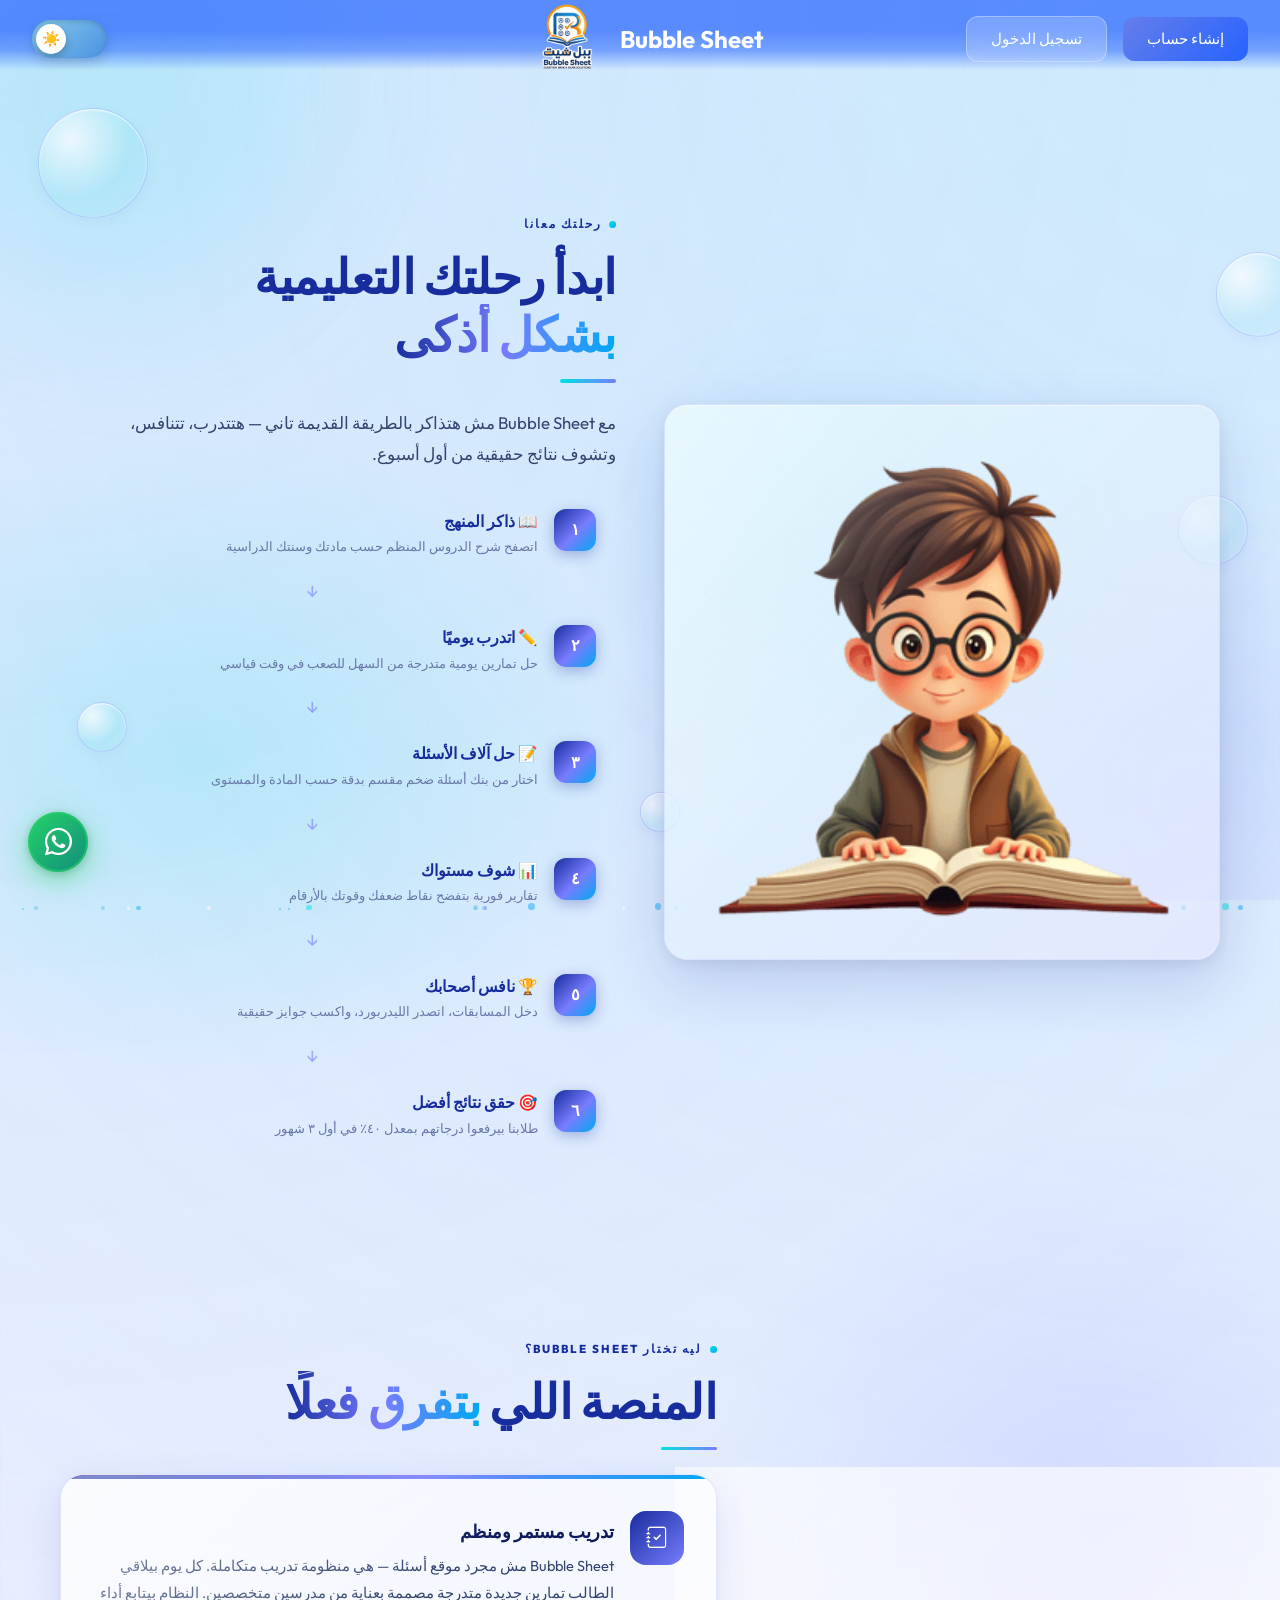
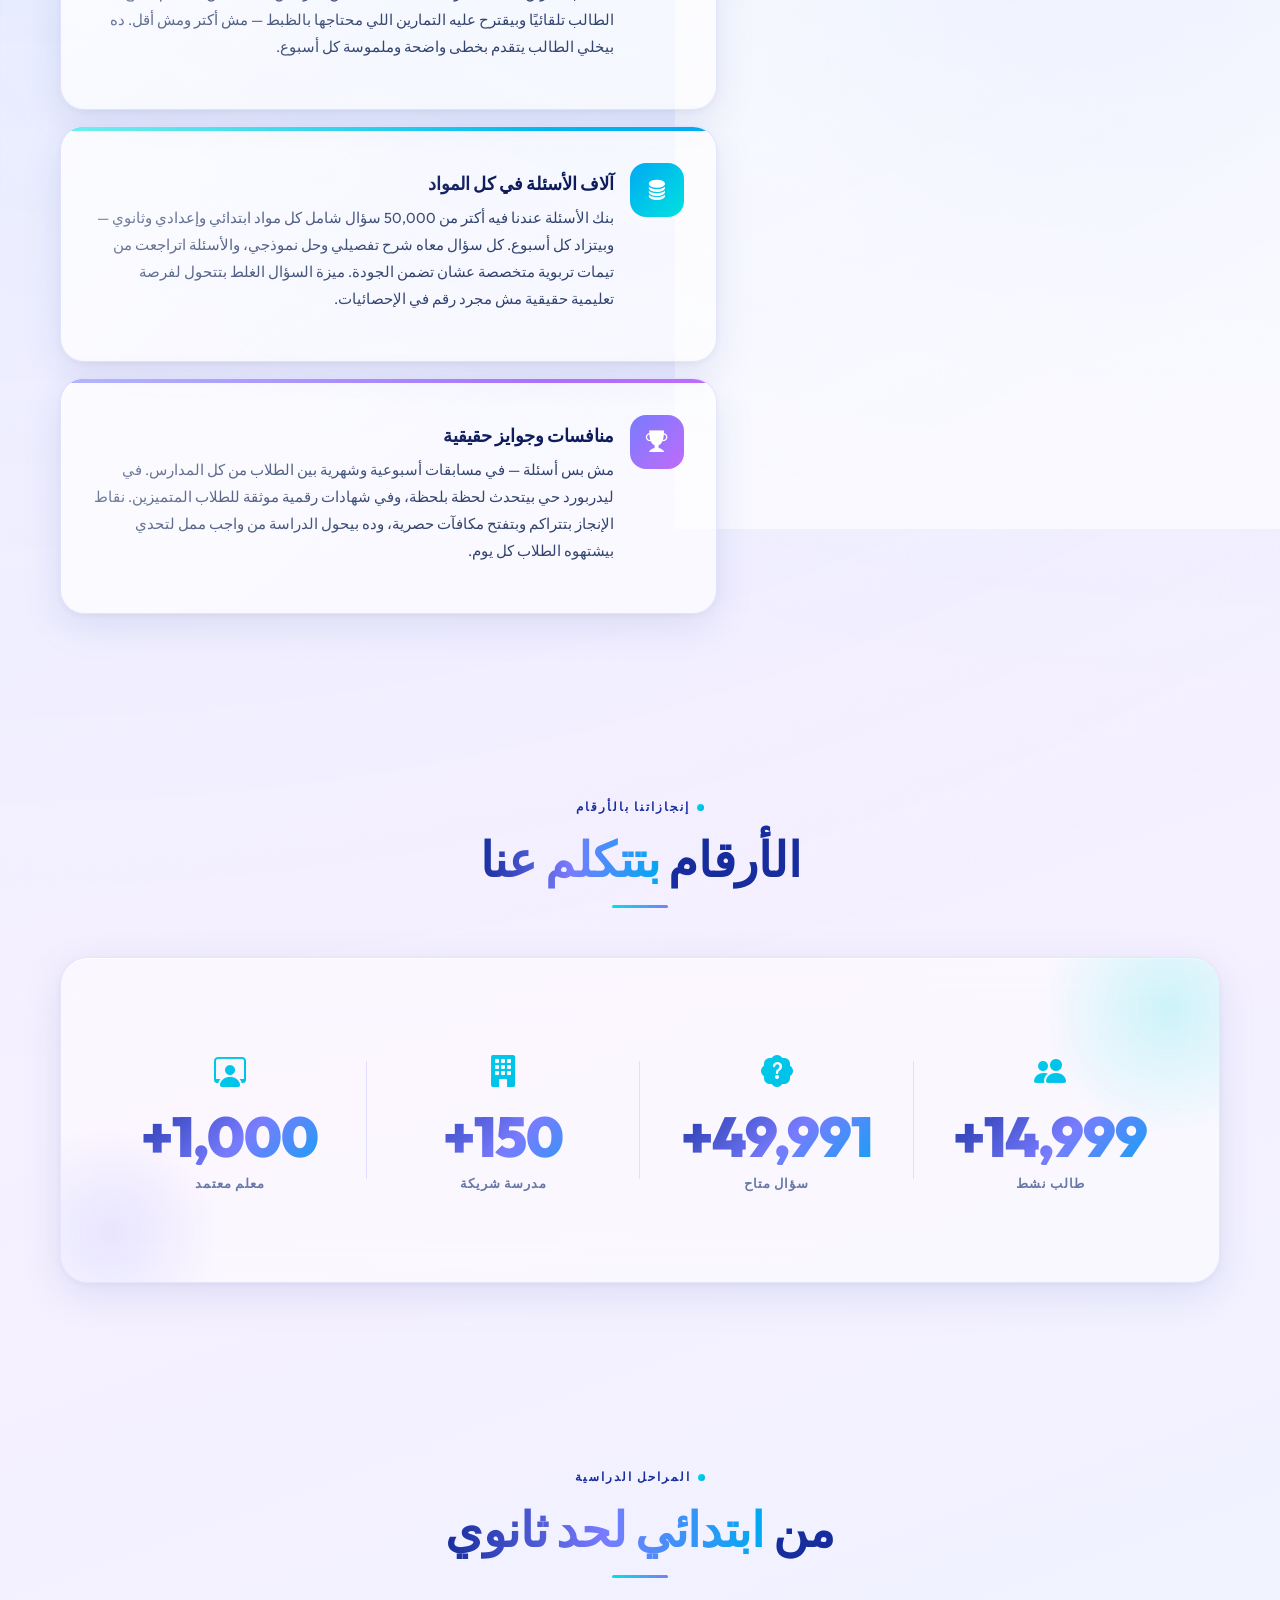
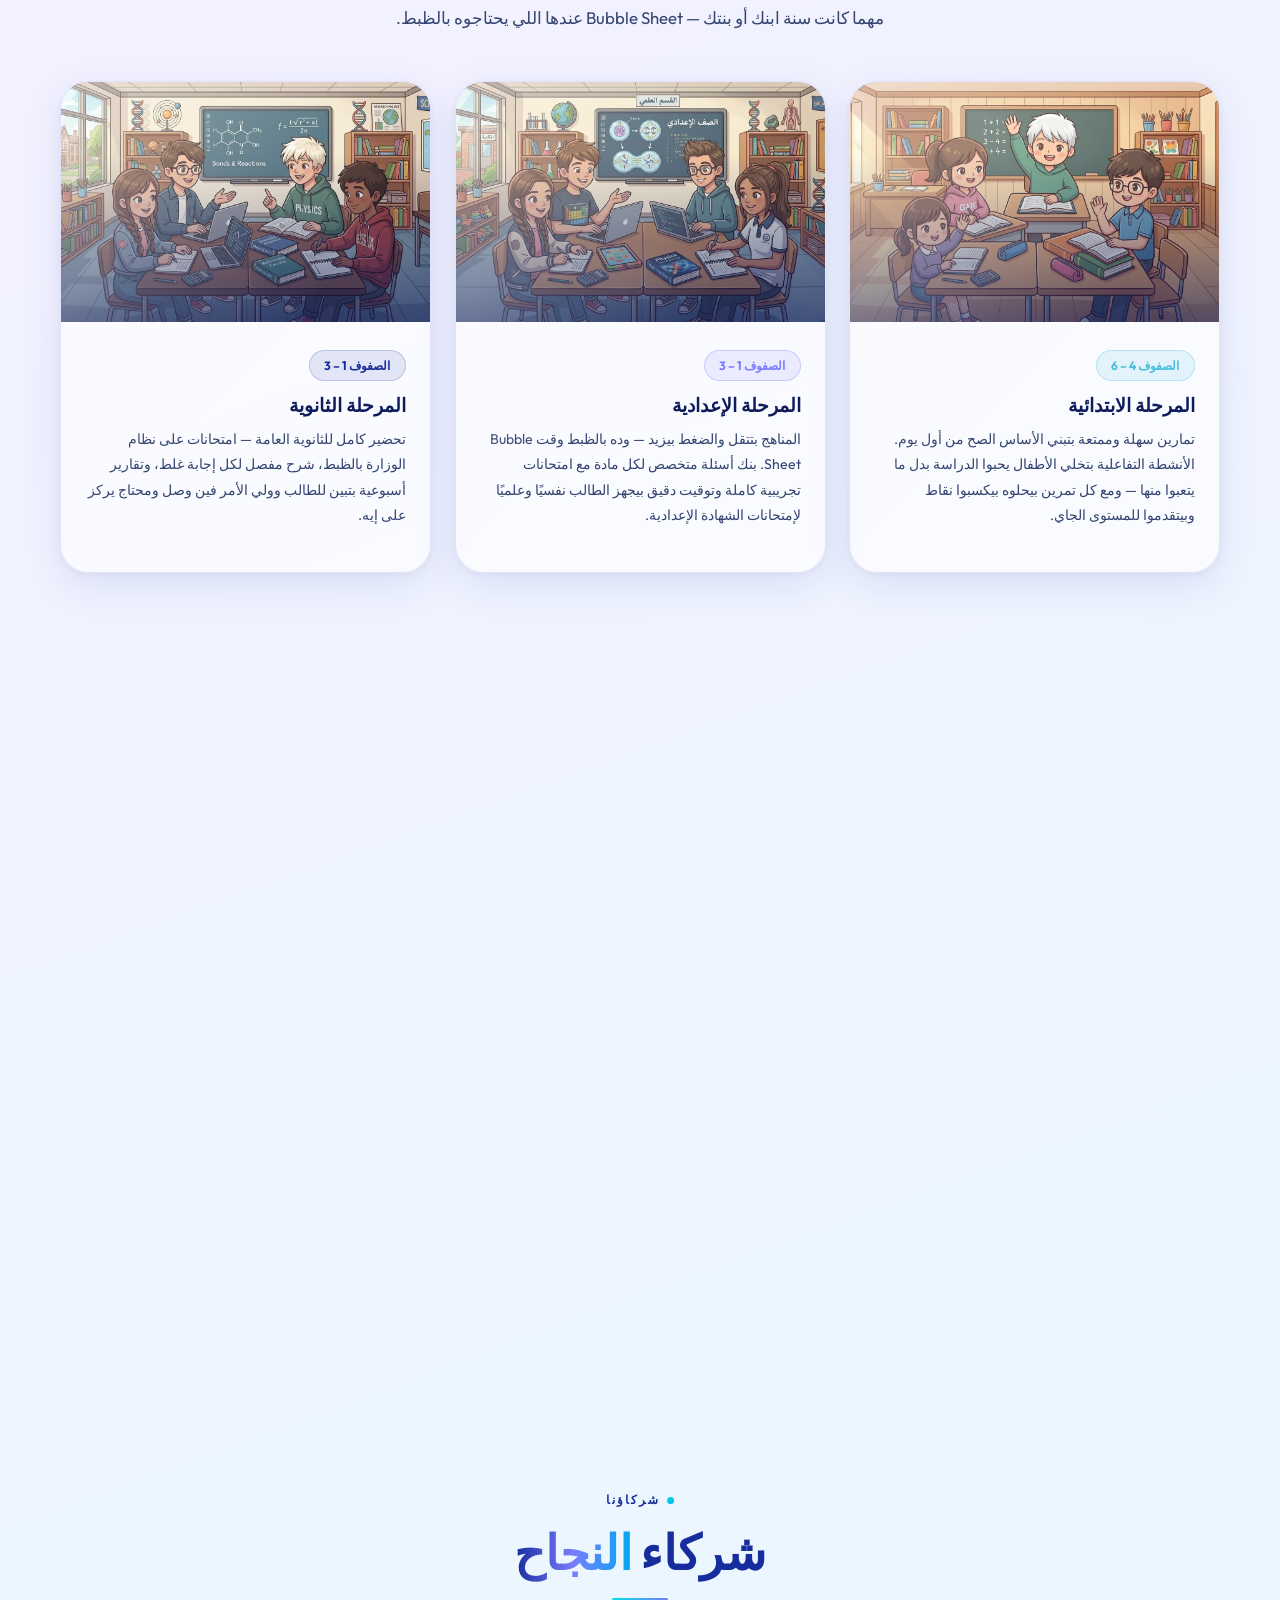
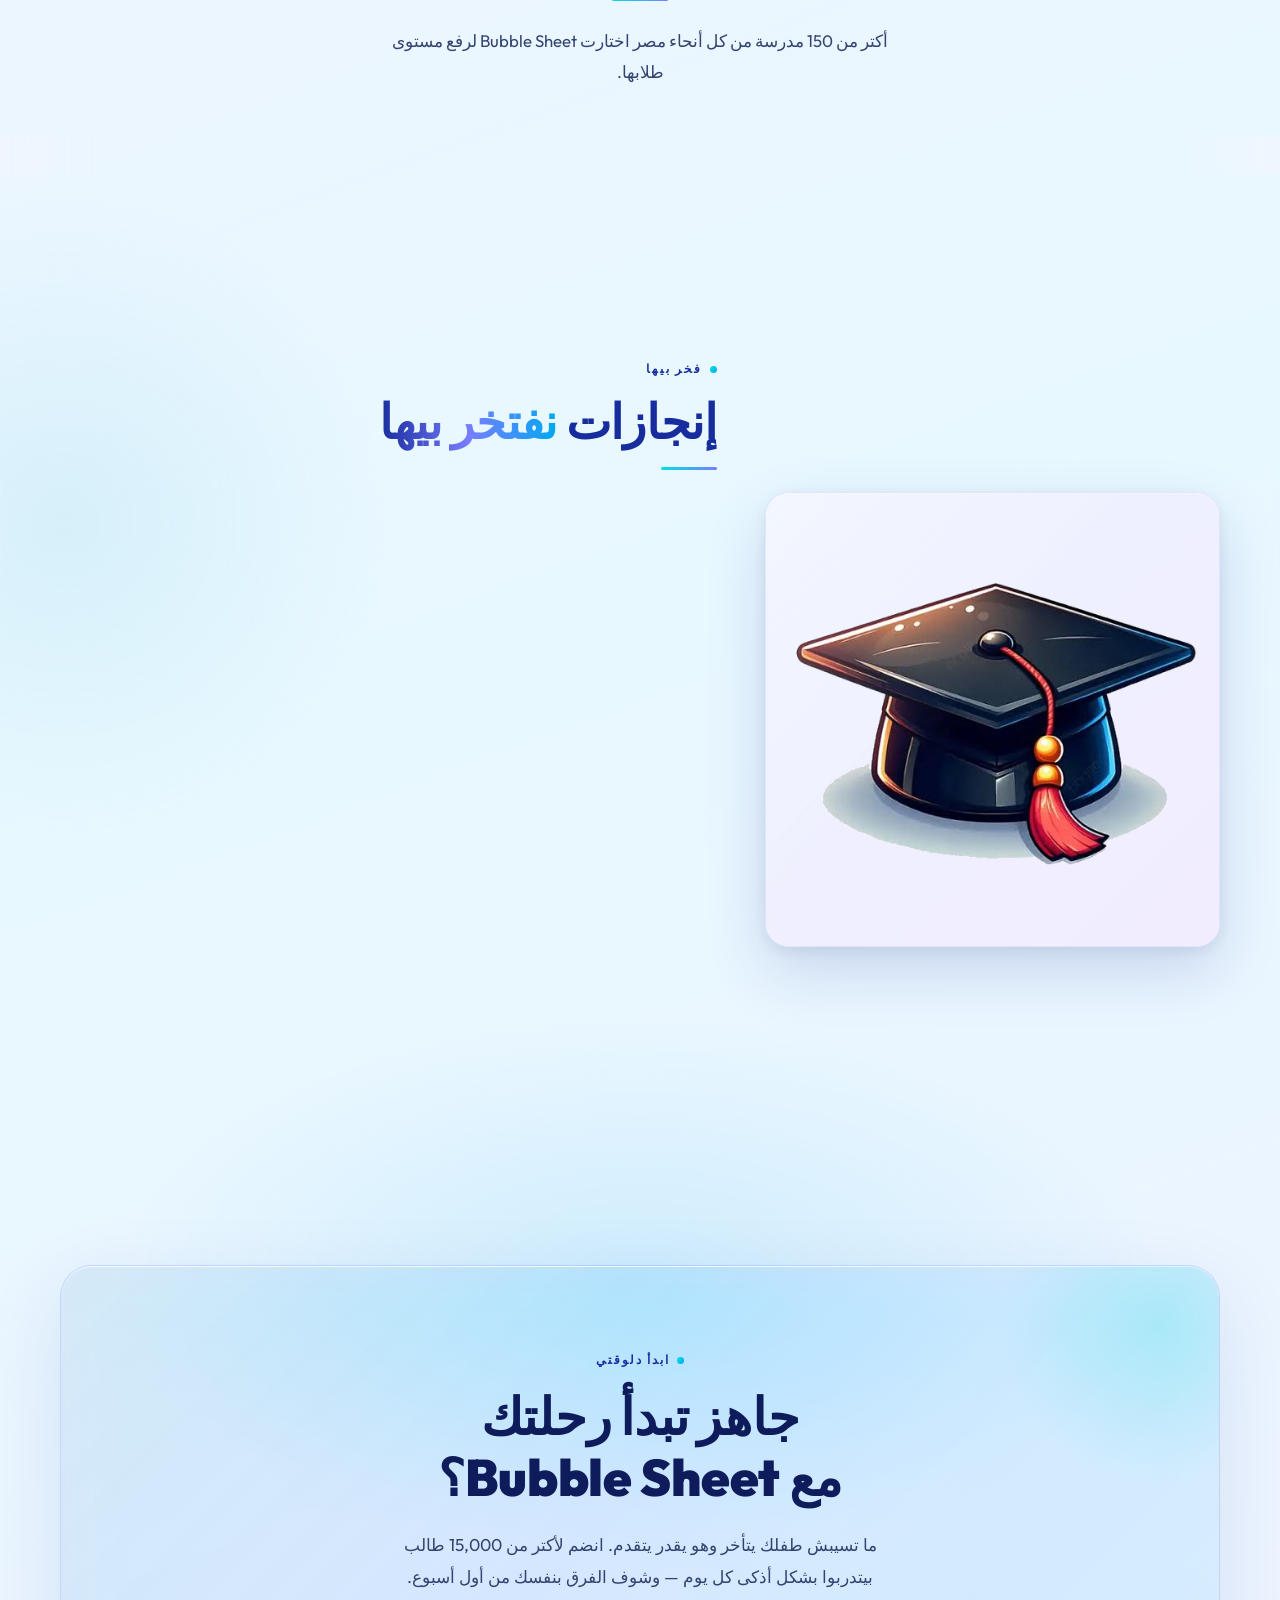
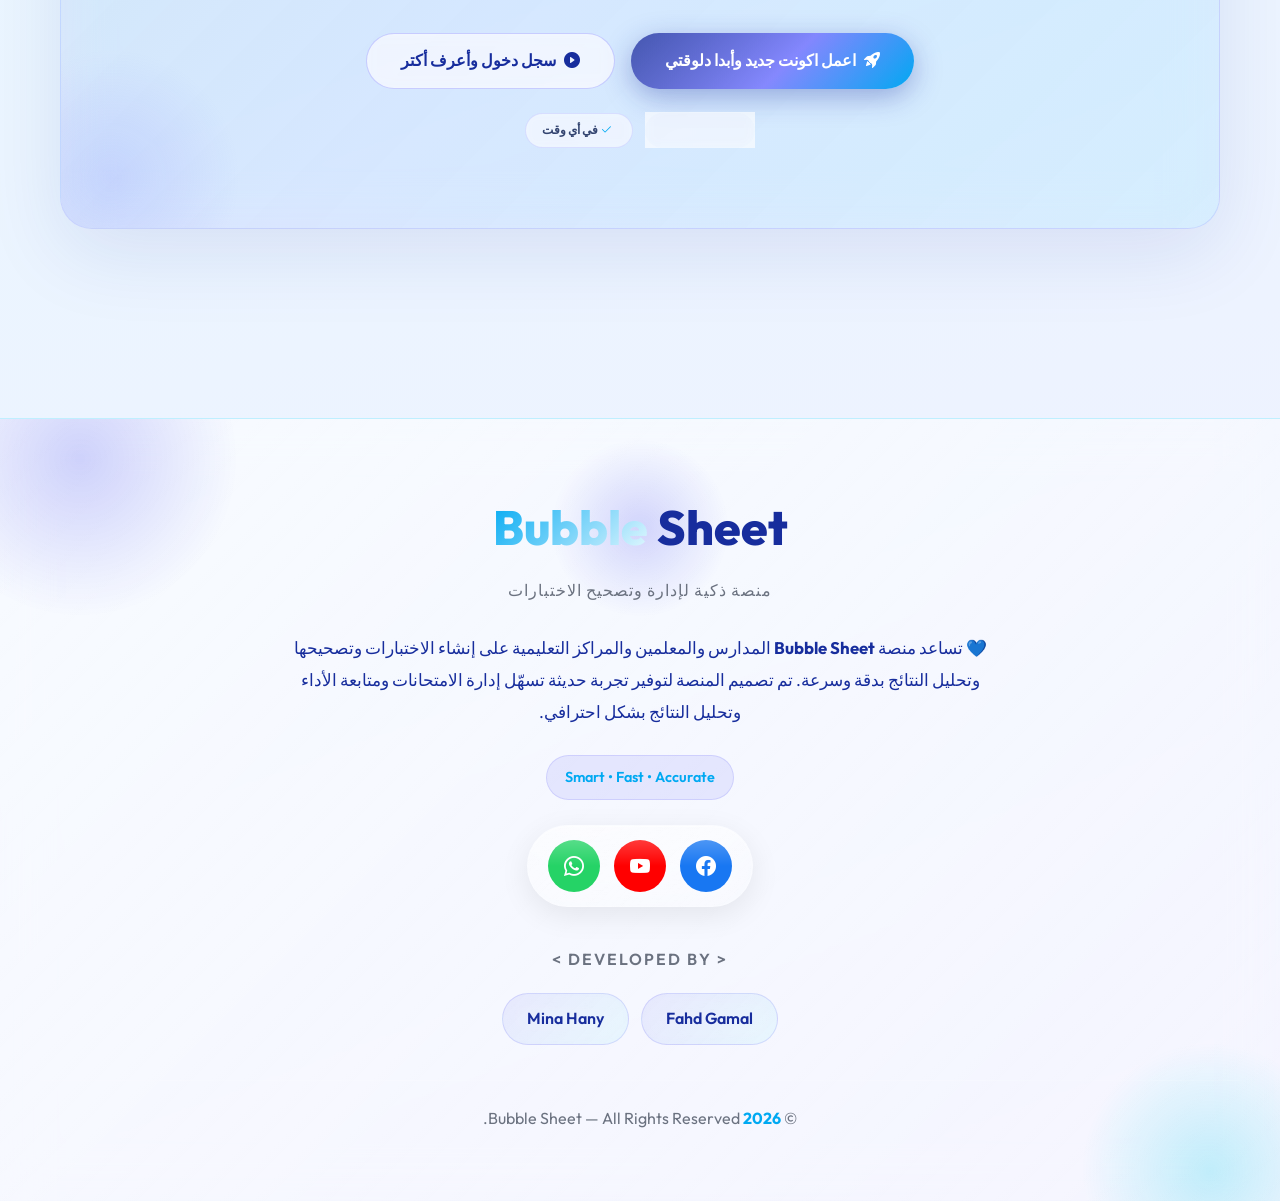
==== commit 8bcb2955: "Update index.html" ====
--- a/index.html
+++ b/index.html
@@ -33,23 +33,6 @@
 </head>
 
 <body>
-    <div class="install-popup-content">
-        <div class="install-icon">📝</div>
-        <h3>تثبيت Bubble Sheet</h3>
-        <p>
-            ثبت التطبيق على جهازك للوصول السريع
-            وحل الاختبارات بسهولة في أي وقت.
-        </p>
-        <div class="install-actions">
-            <button id="installBtn" class="install-btn">
-                تثبيت
-            </button>
-            <button id="closeBtn" class="close-btn">
-                لاحقًا
-            </button>
-        </div>
-    </div>>
-    </div>
     <!-- Navbar -->
     <nav class="glass-navbar" style="direction: ltr;">
         <div class="navbar-container">
@@ -697,6 +680,25 @@
     <script src="https://cdn.jsdelivr.net/npm/bootstrap@5.3.3/dist/js/bootstrap.bundle.min.js"></script>
     <script src="JS/nav.js"></script>
     <script src="JS/home.js"></script>
+    <!-- pwa -->
+    <div id="install-popup">
+        <div class="install-popup-content">
+            <div class="install-icon">📝</div>
+            <h3>تثبيت Bubble Sheet</h3>
+            <p>
+                ثبت التطبيق على جهازك للوصول السريع
+                وحل الاختبارات بسهولة في أي وقت.
+            </p>
+            <div class="install-actions">
+                <button id="installBtn" class="install-btn">
+                    تثبيت
+                </button>
+                <button id="closeBtn" class="close-btn">
+                    لاحقًا
+                </button>
+            </div>
+        </div>
+    </div>
 </body>
 
 </html>
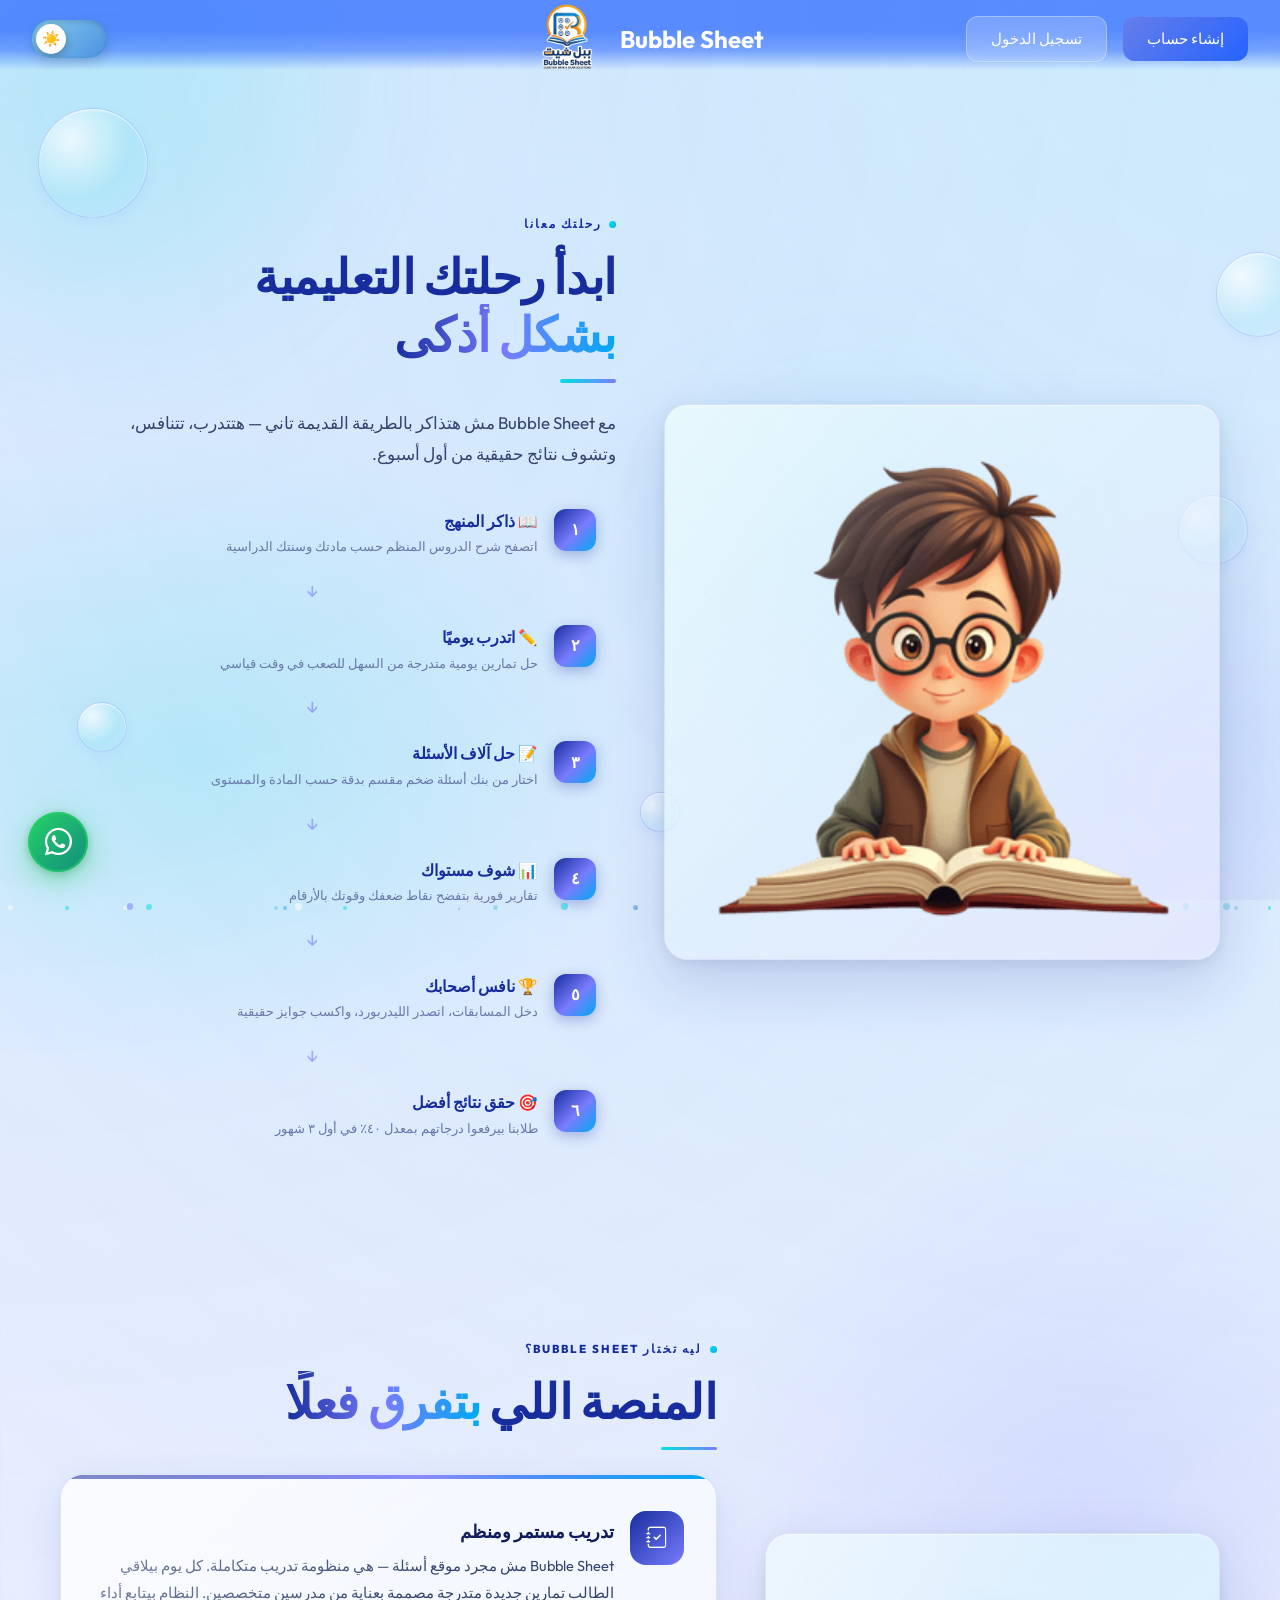
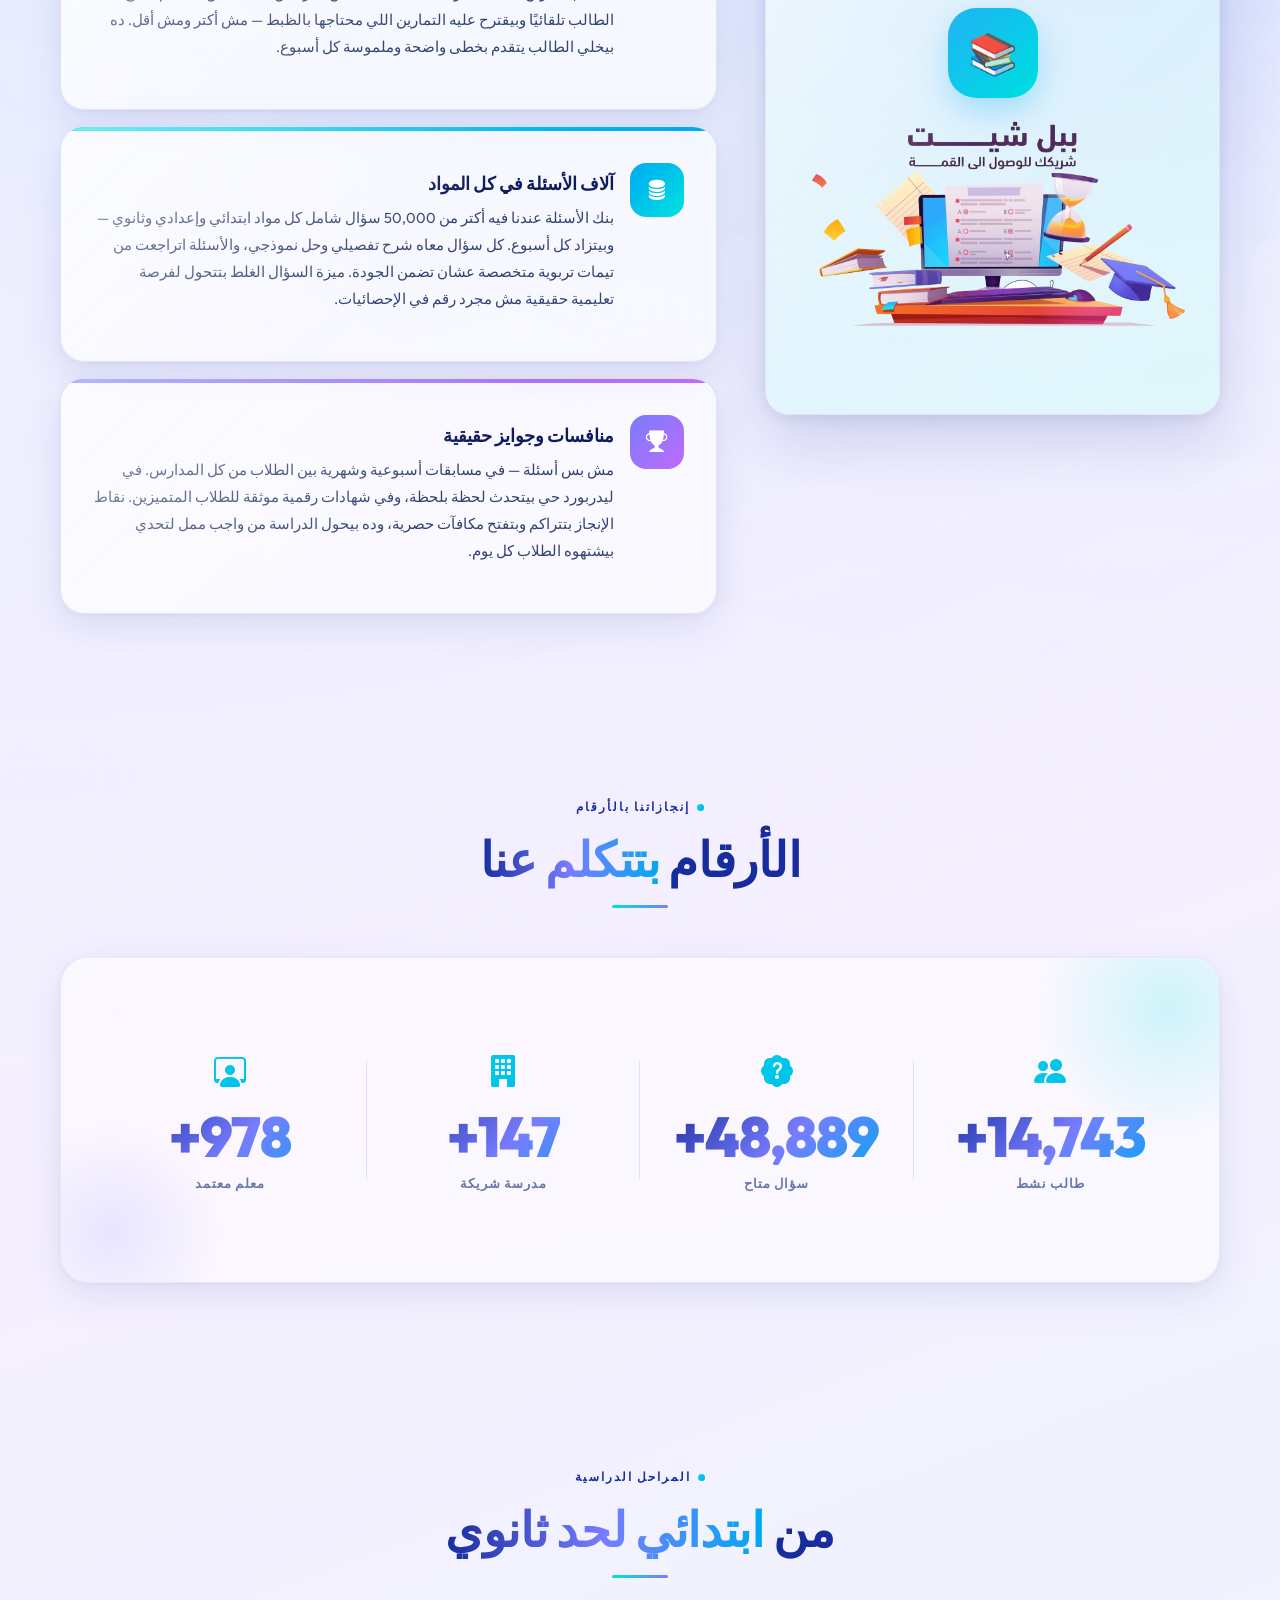
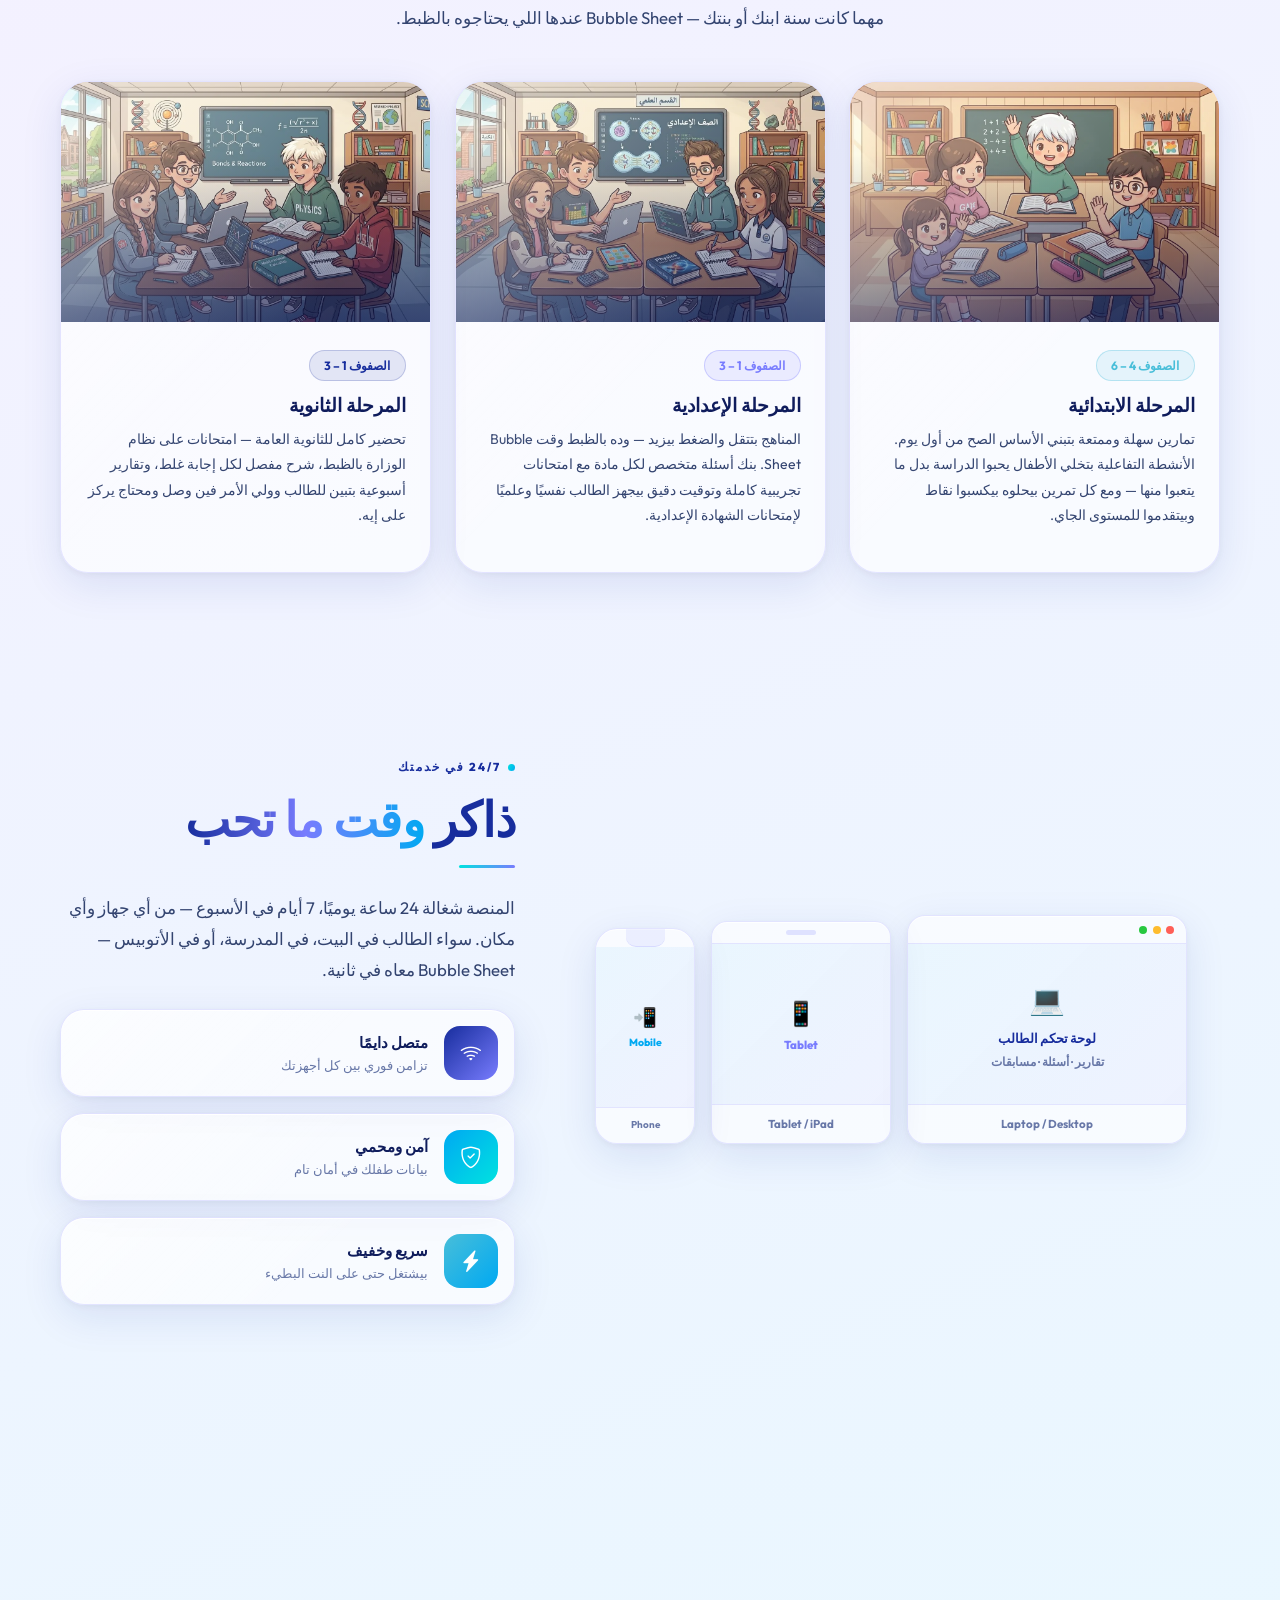
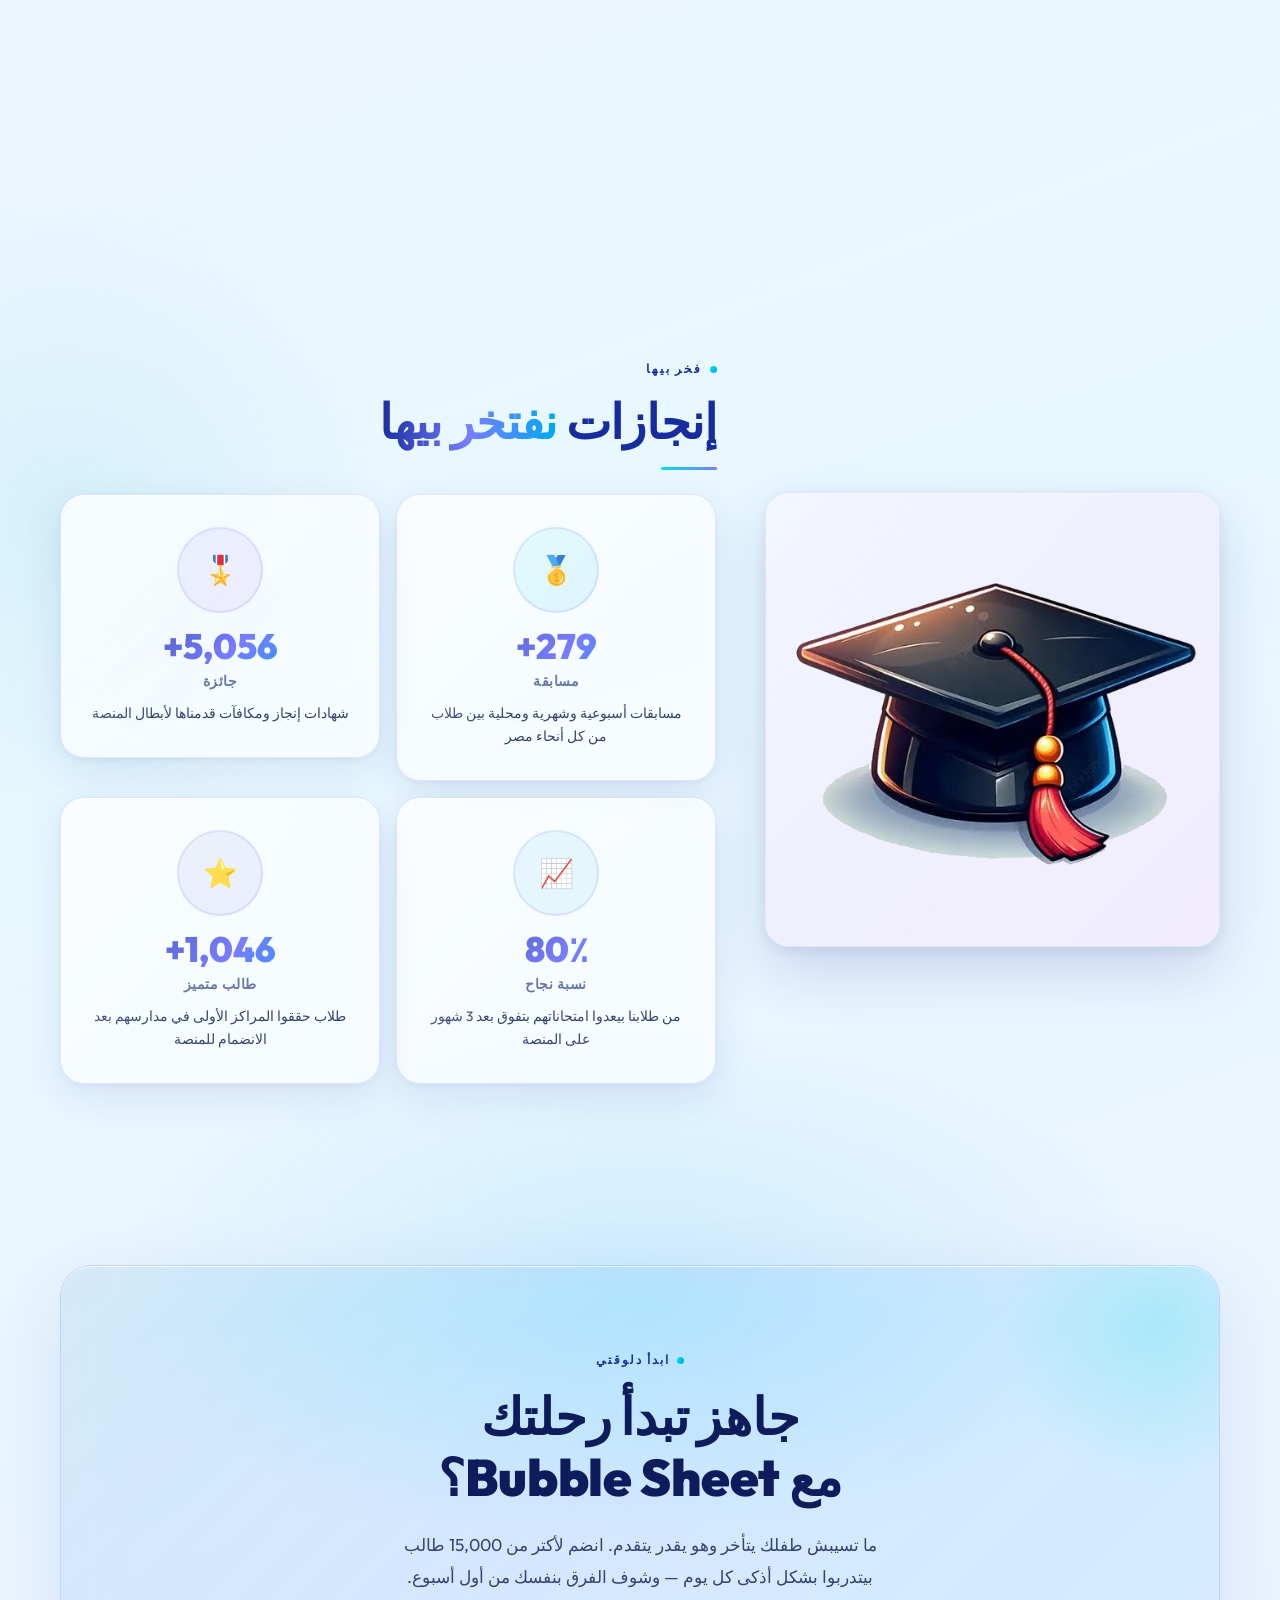
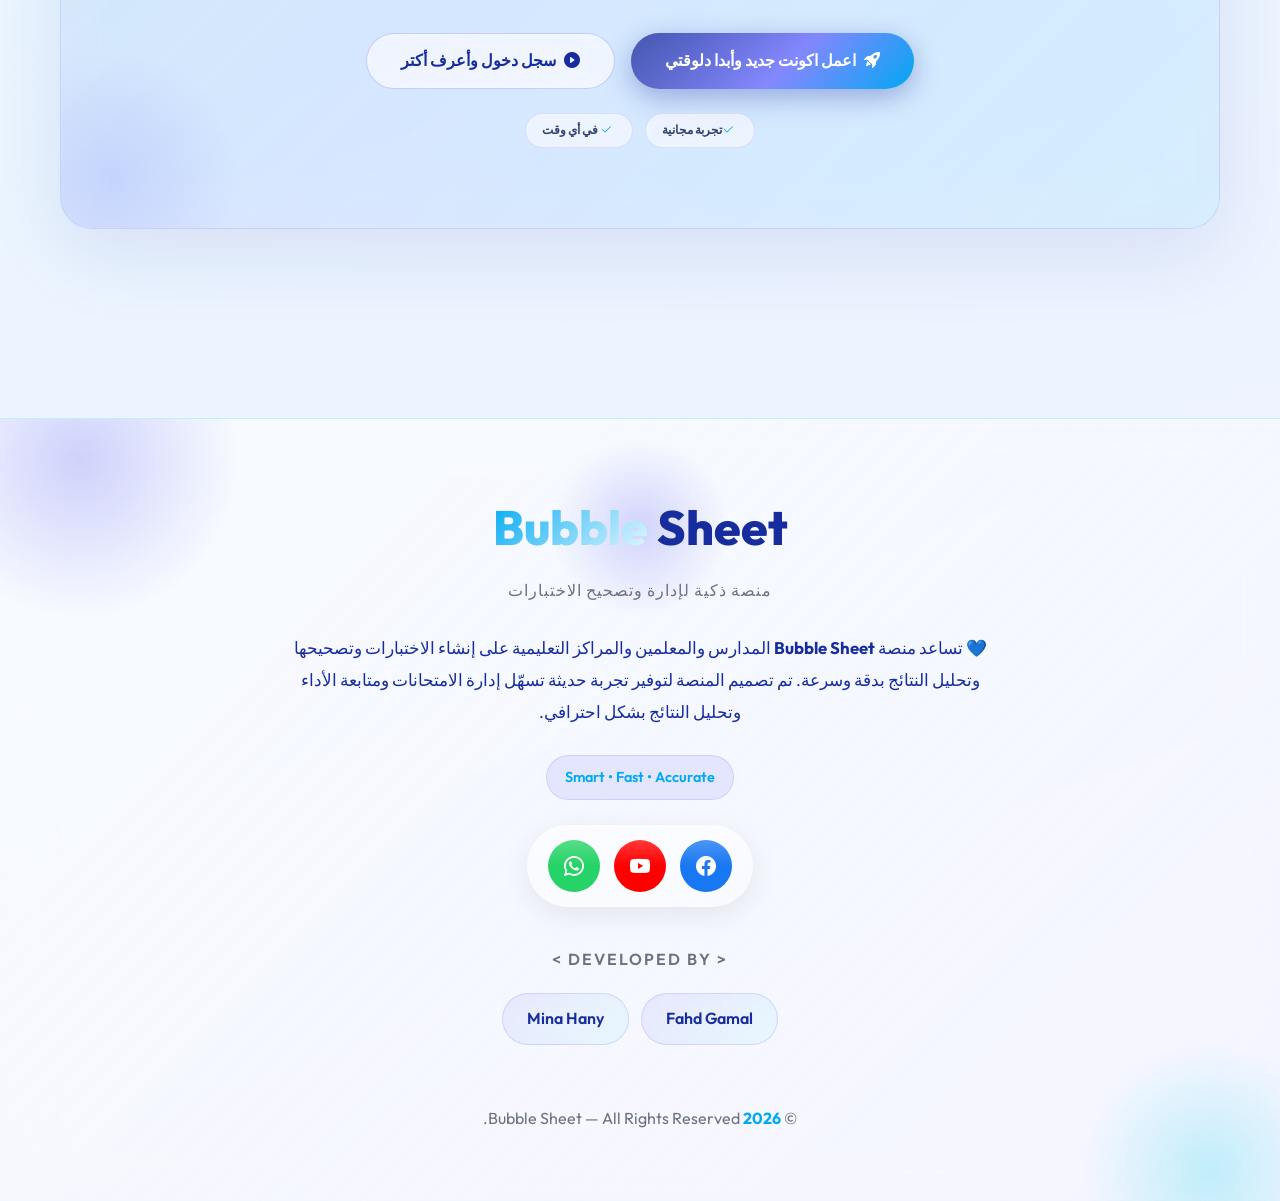
==== commit cadccafa: "Update index.html" ====
--- a/index.html
+++ b/index.html
@@ -30,6 +30,9 @@
     <link rel="stylesheet" href="CSS/home.css">
     <link rel="stylesheet" href="CSS/nav.css">
     <link rel="stylesheet" href="CSS/footer.css">
+     <!-- icon -->
+    <link rel="manifest" href="manifest.json">
+    <meta name="theme-color" content="#00A9F2">
 </head>
 
 <body>
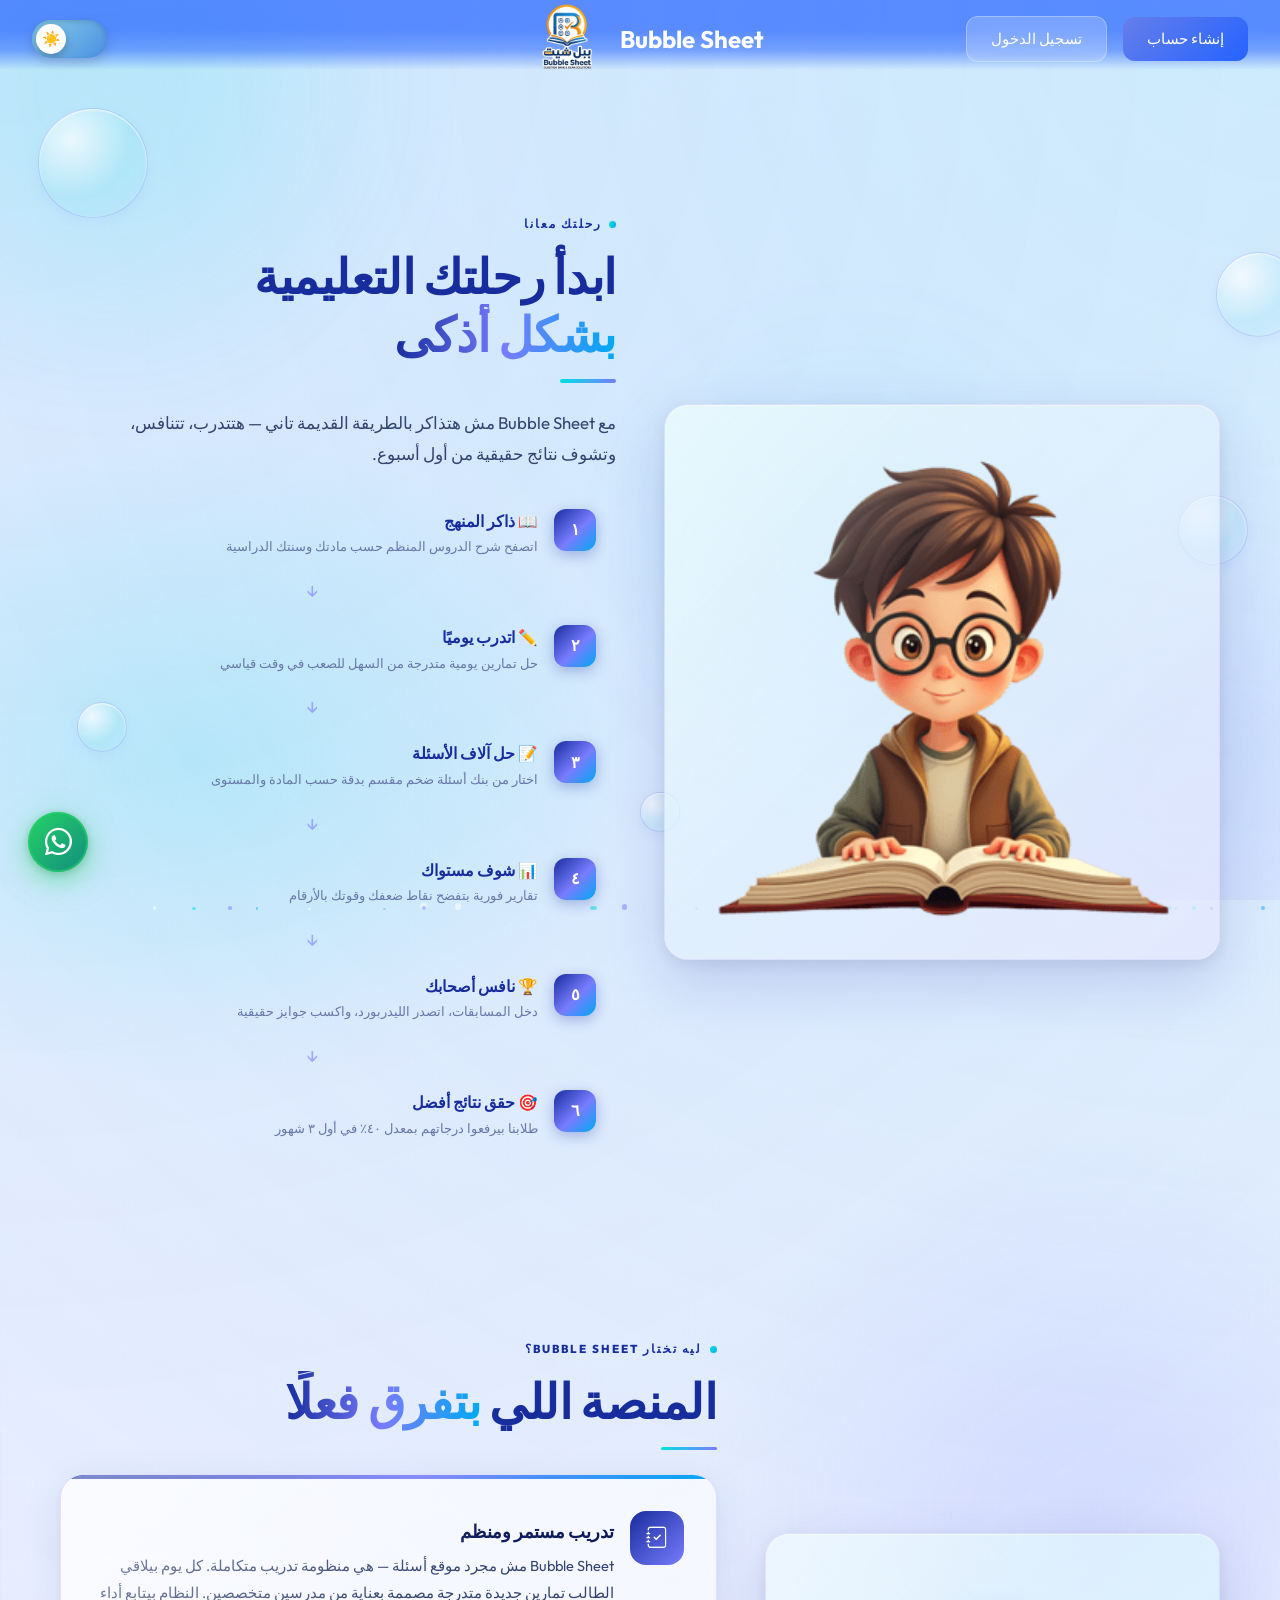
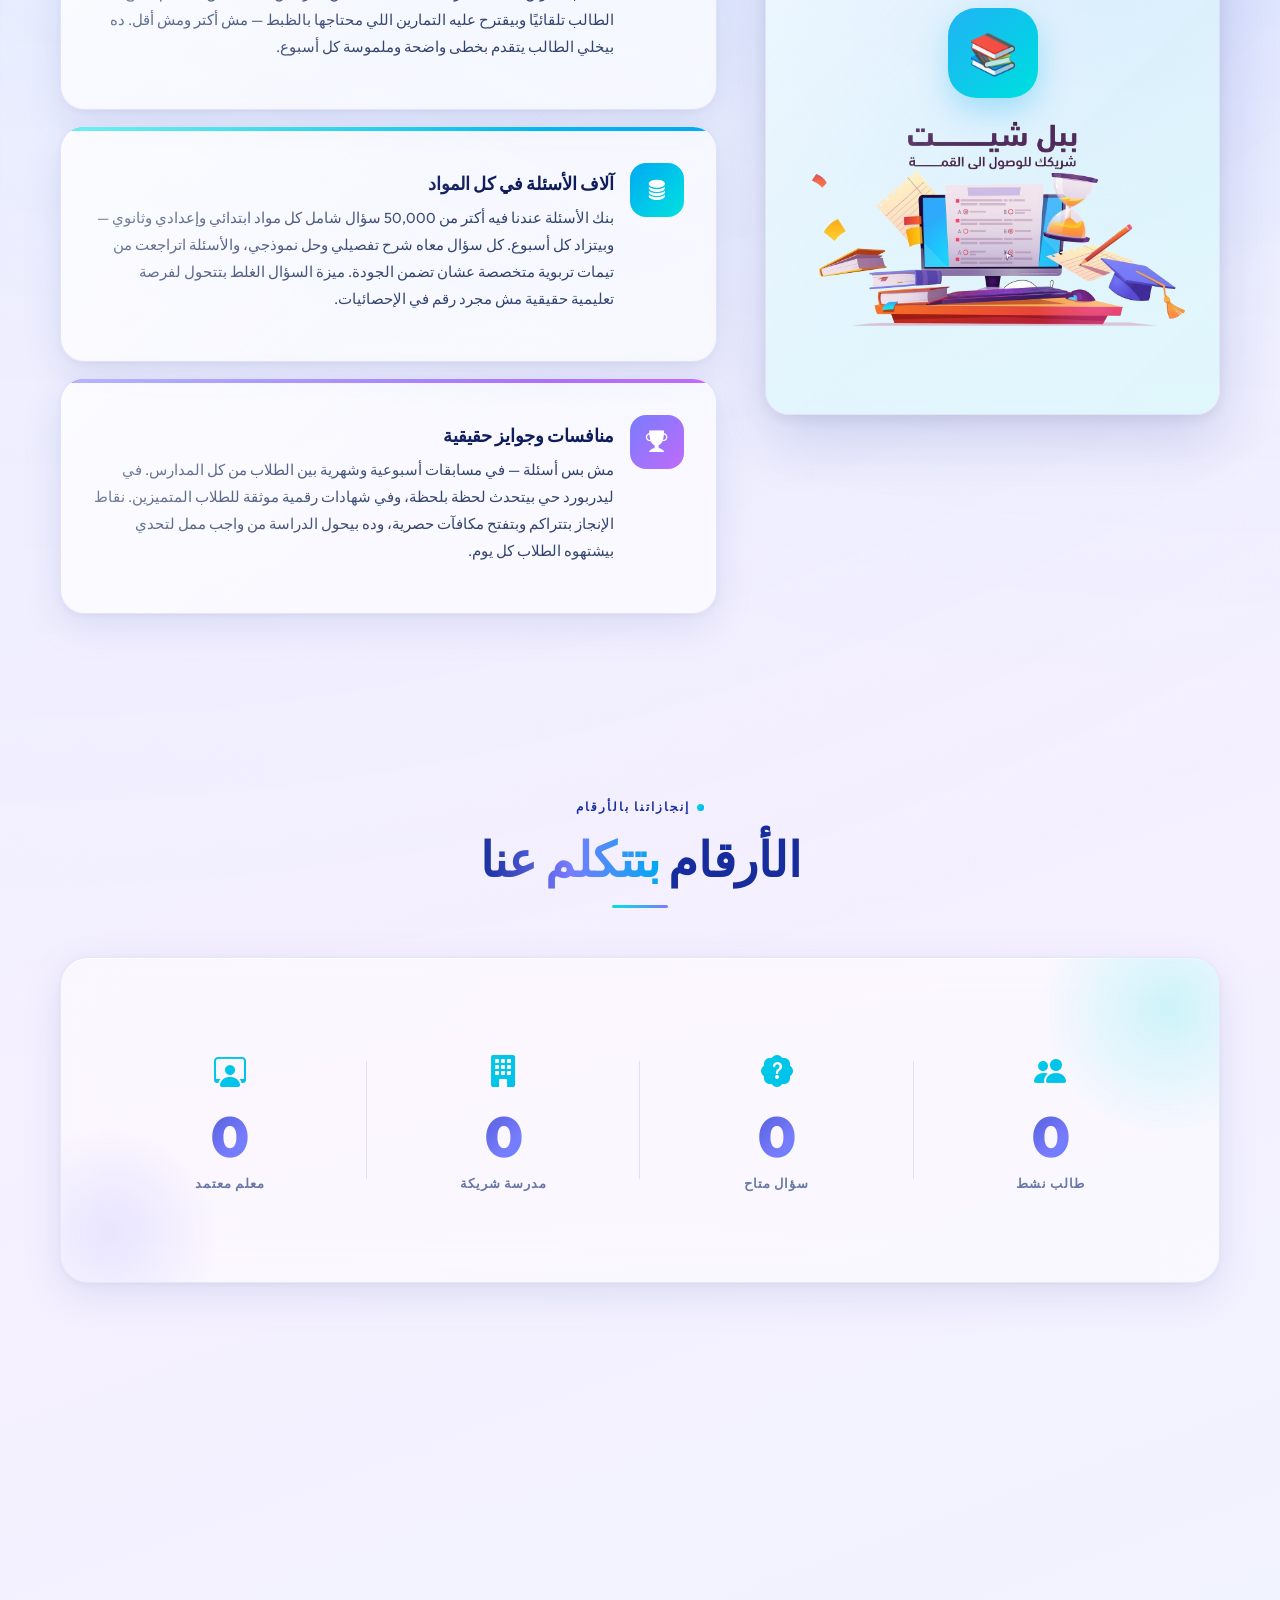
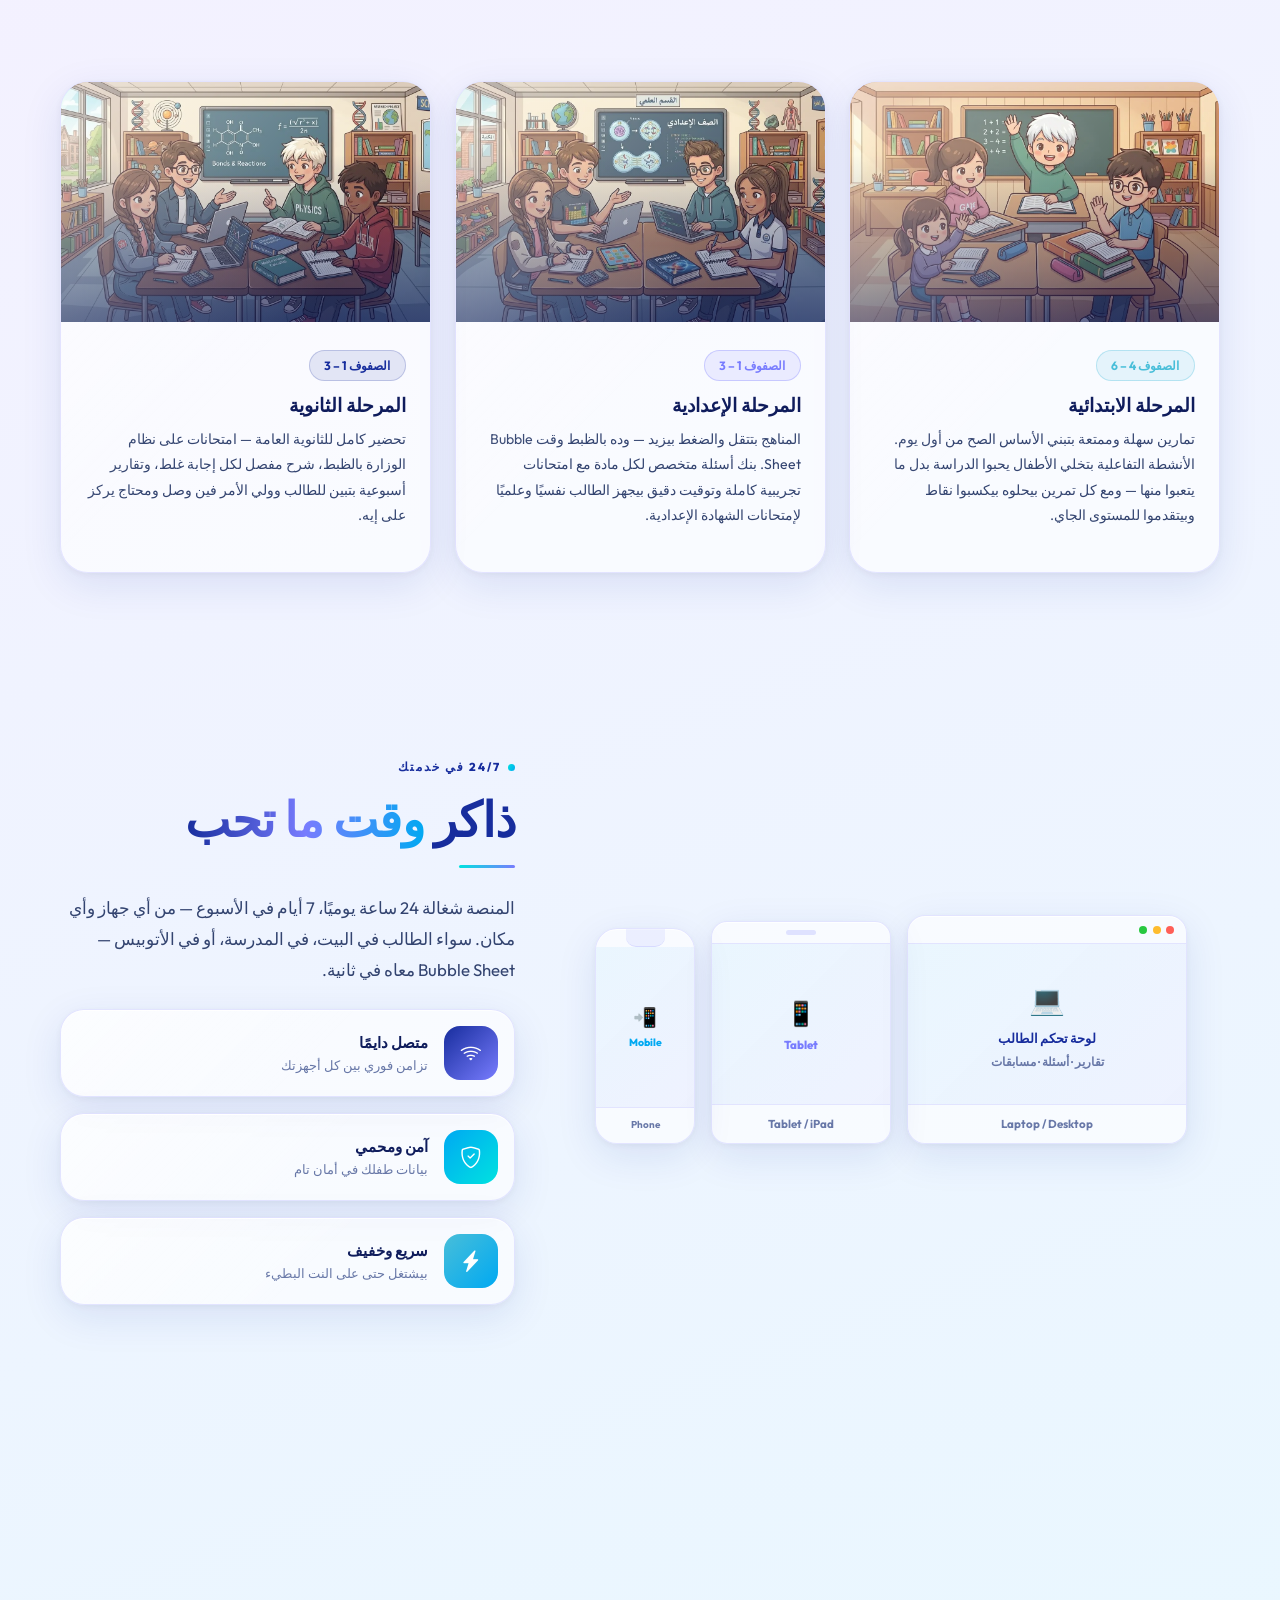
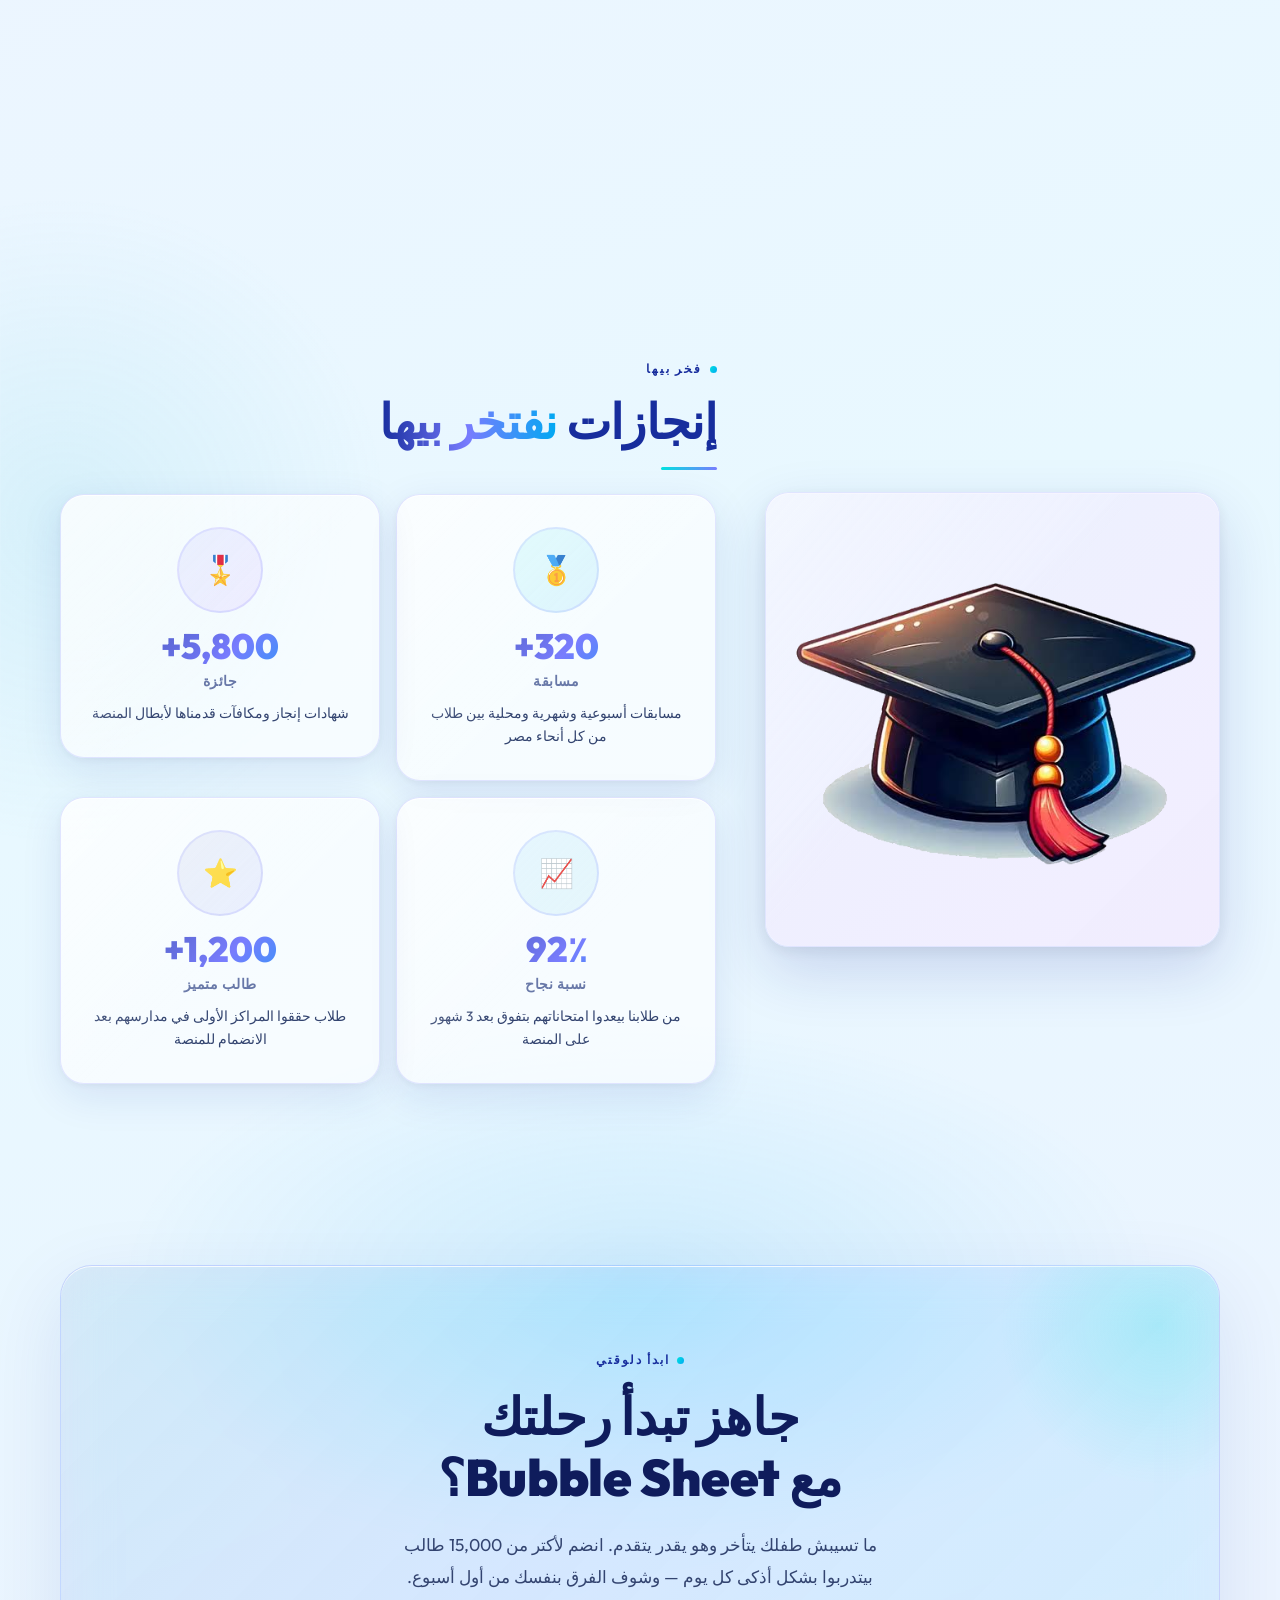
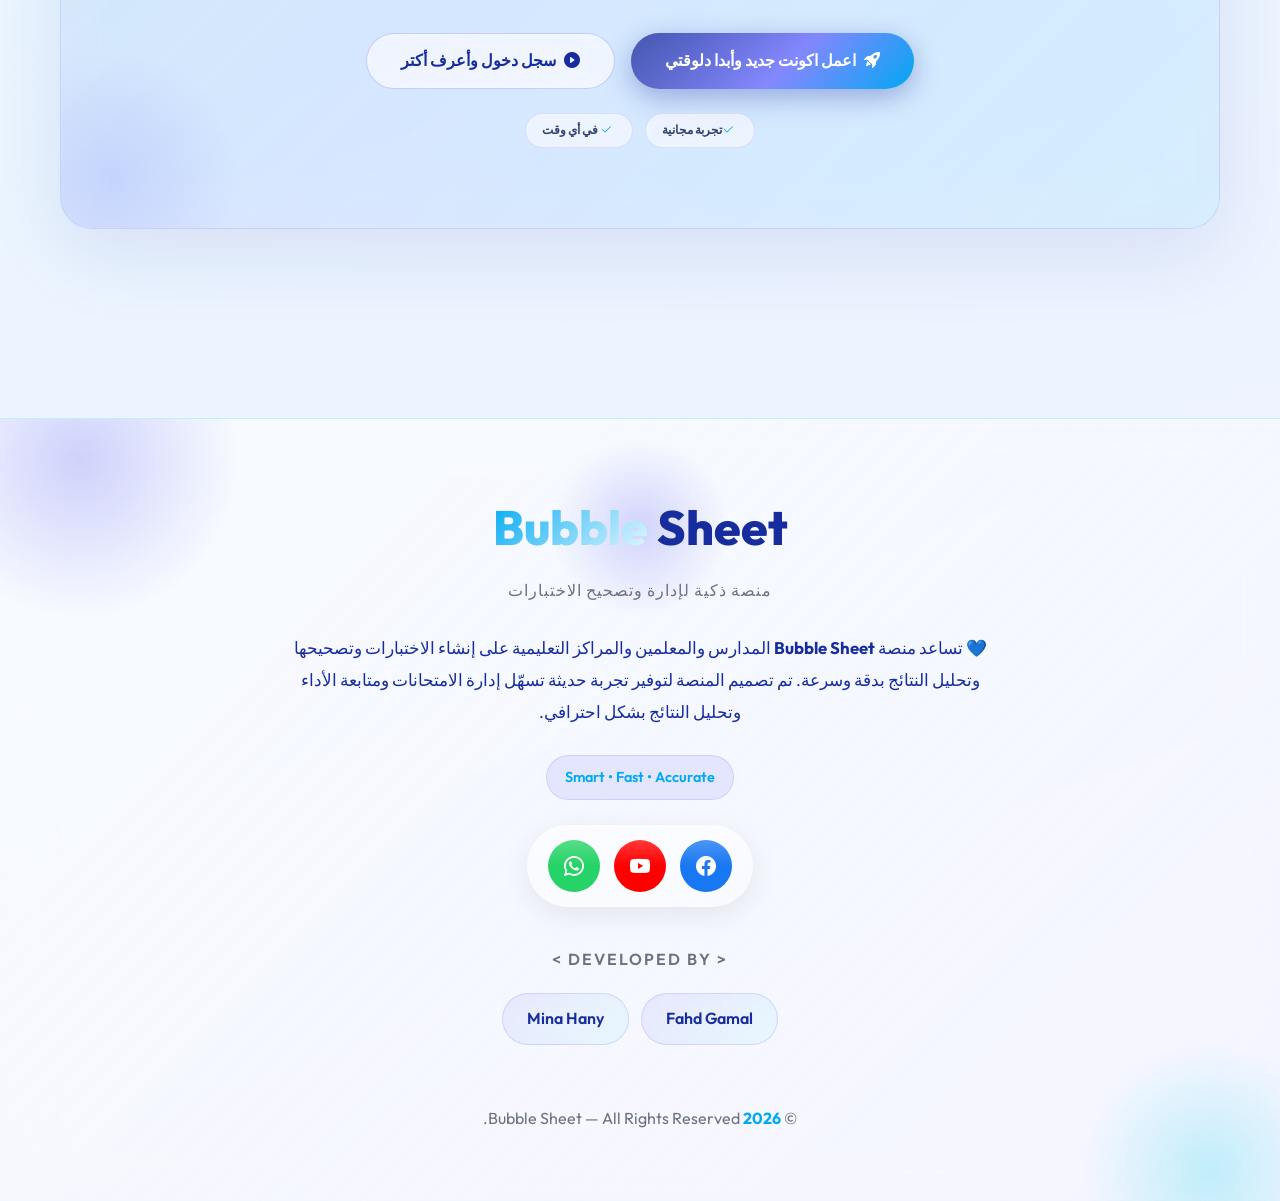
==== commit 29102628: "Update index.html" ====
--- a/index.html
+++ b/index.html
@@ -31,7 +31,7 @@
     <link rel="stylesheet" href="CSS/nav.css">
     <link rel="stylesheet" href="CSS/footer.css">
      <!-- icon -->
-    <link rel="manifest" href="manifest.json">
+    <link rel="manifest" href="JS/manifest.json">
     <meta name="theme-color" content="#00A9F2">
 </head>
 
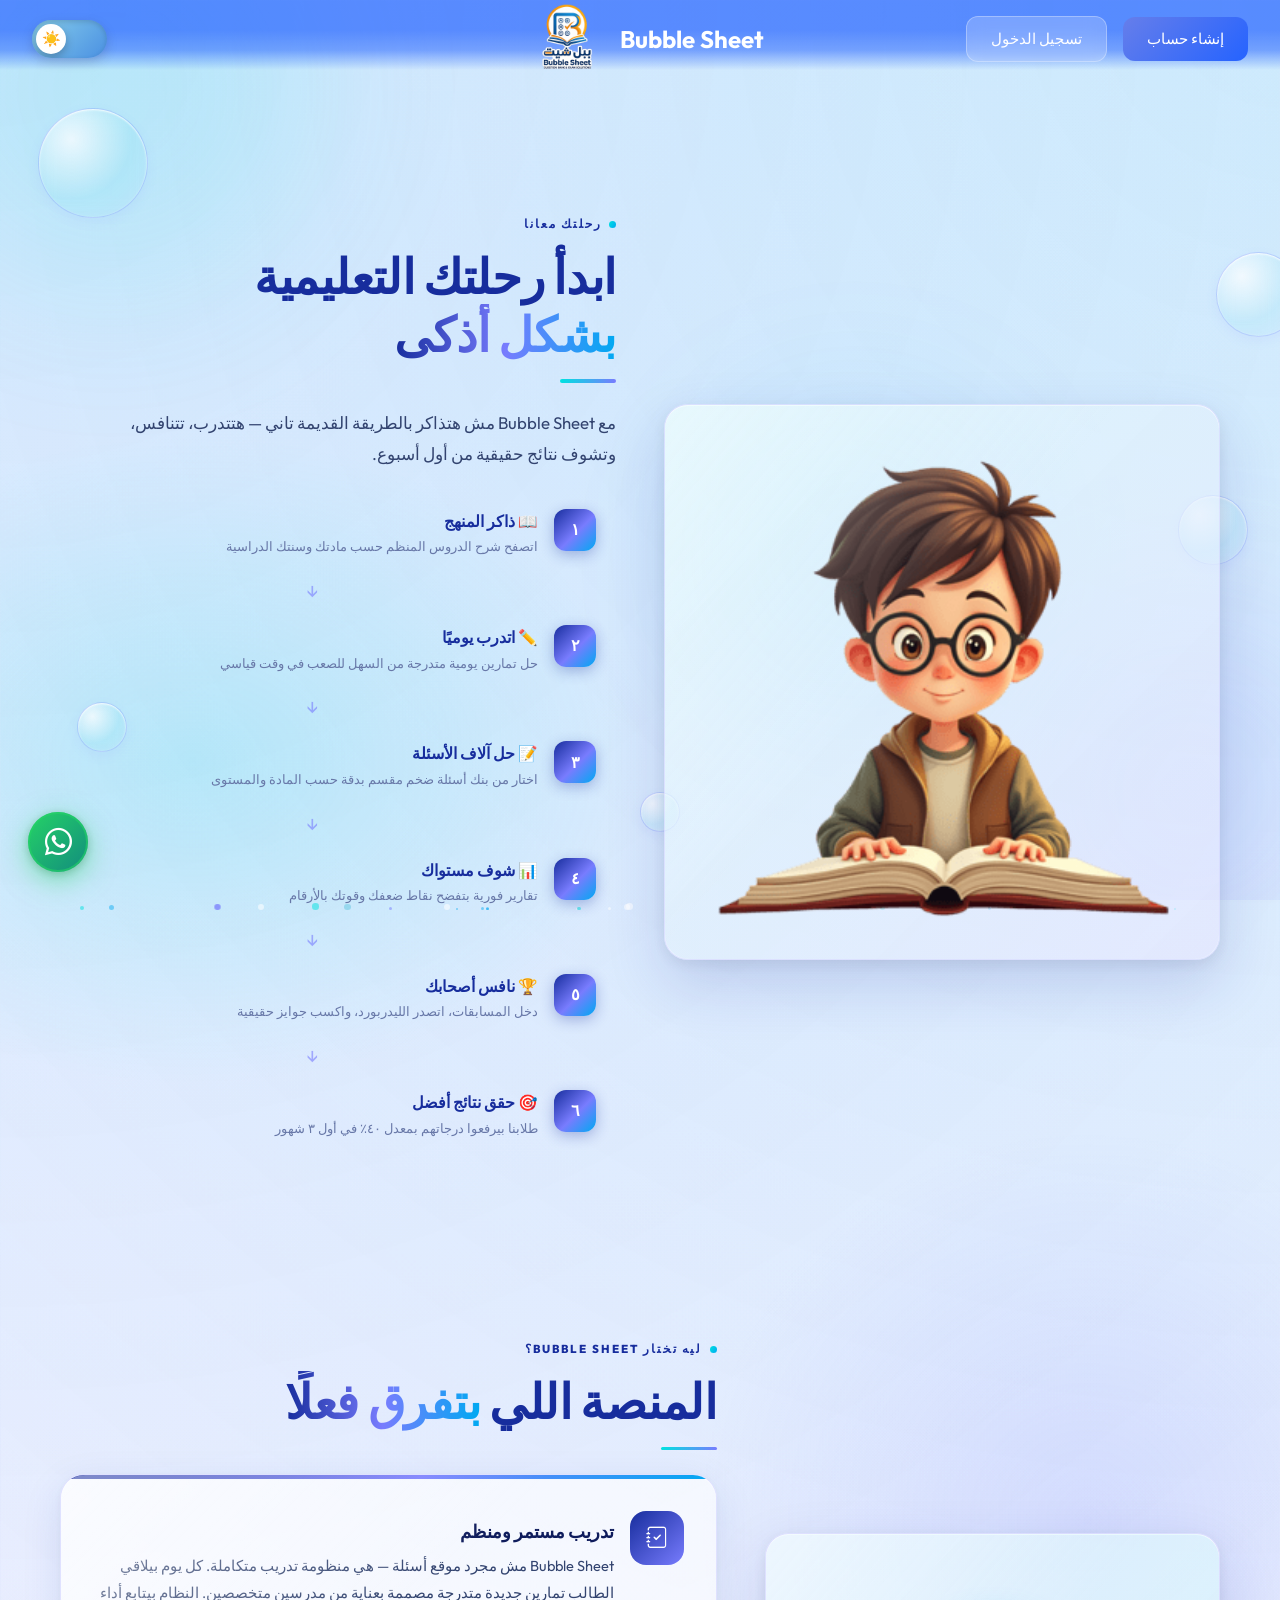
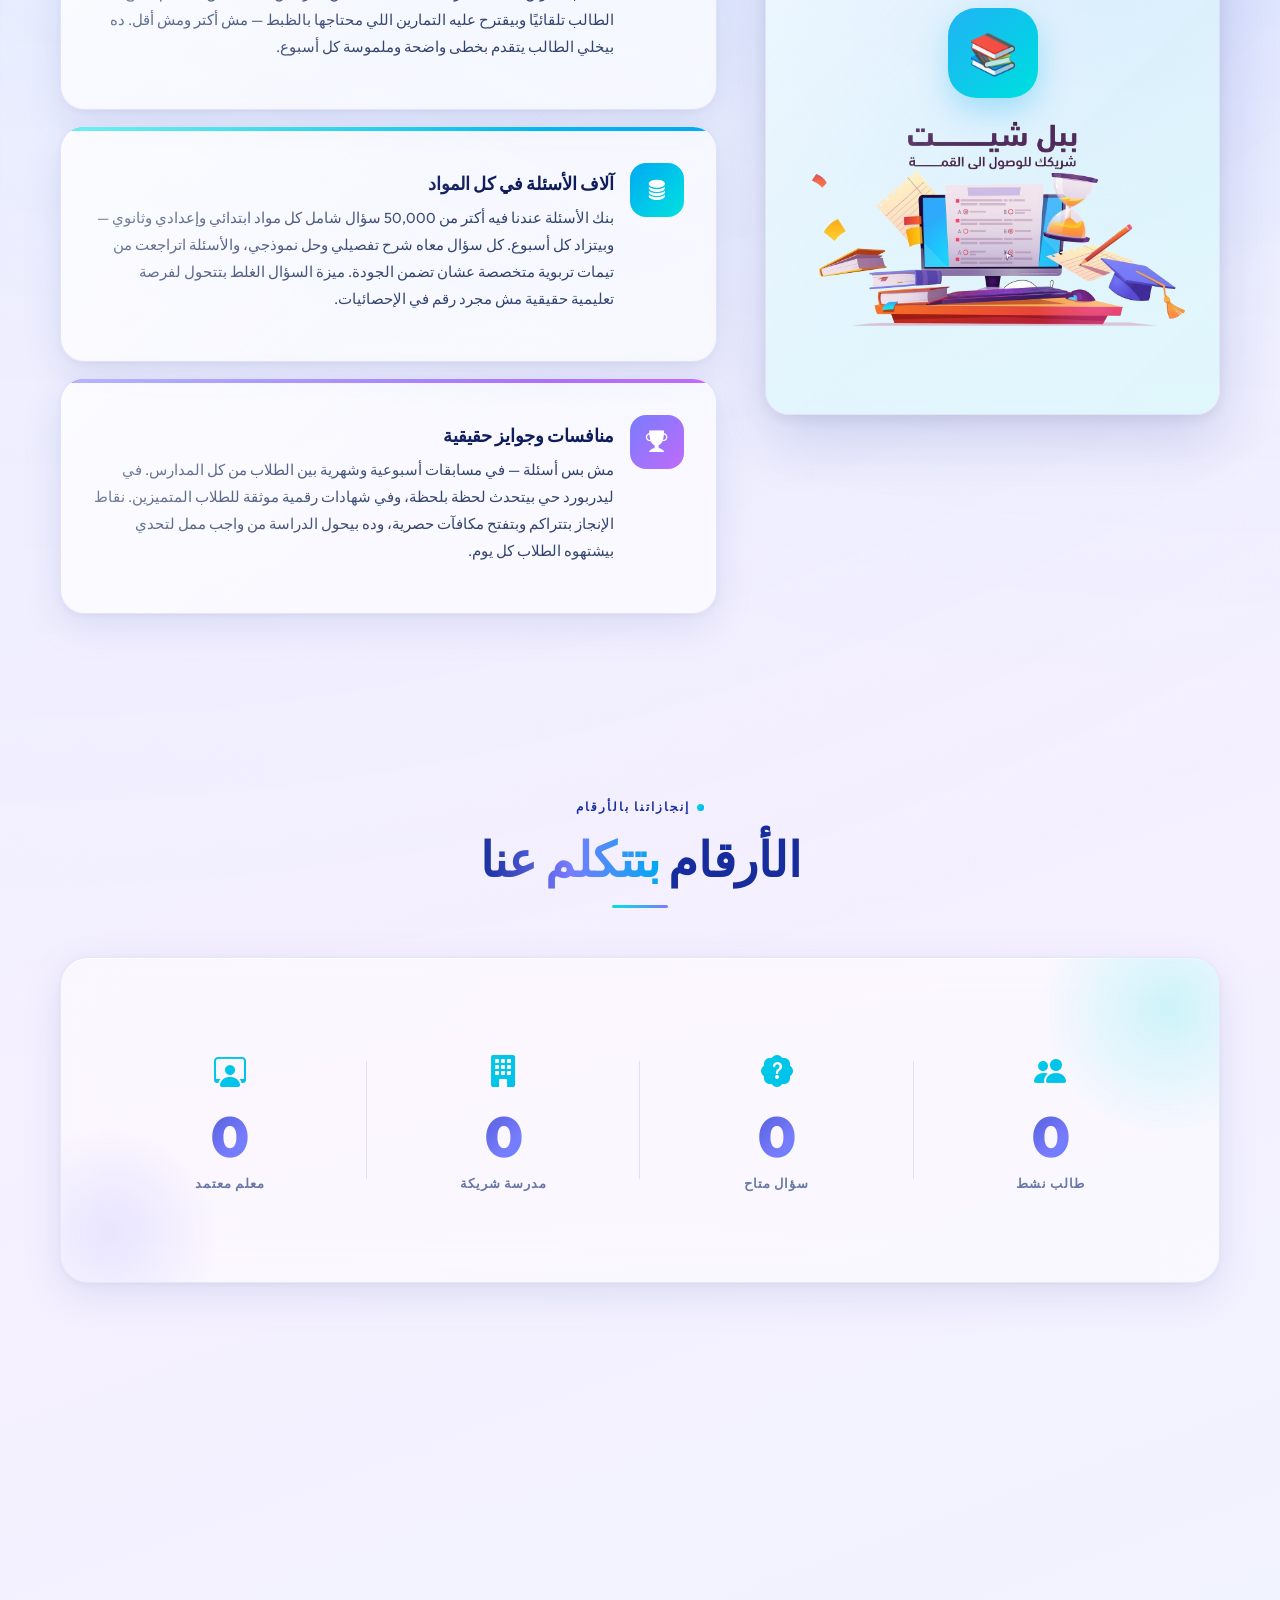
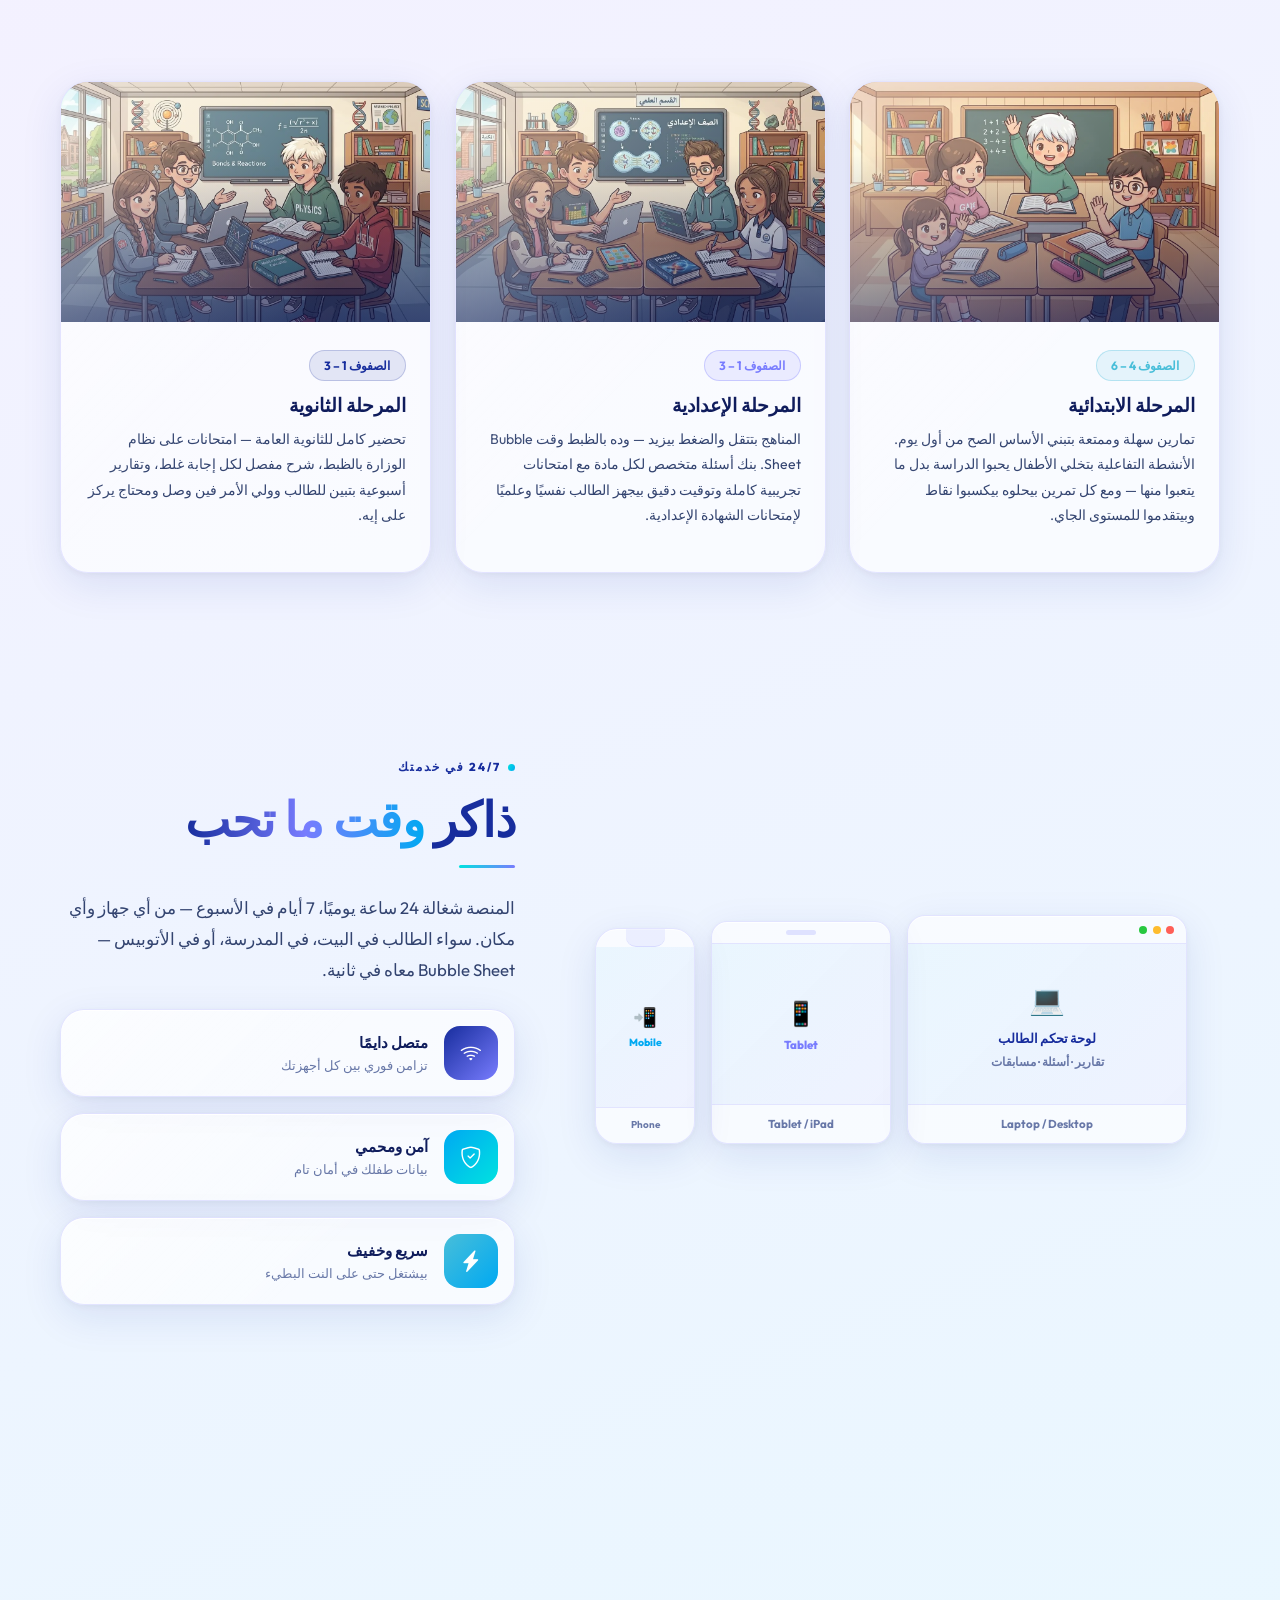
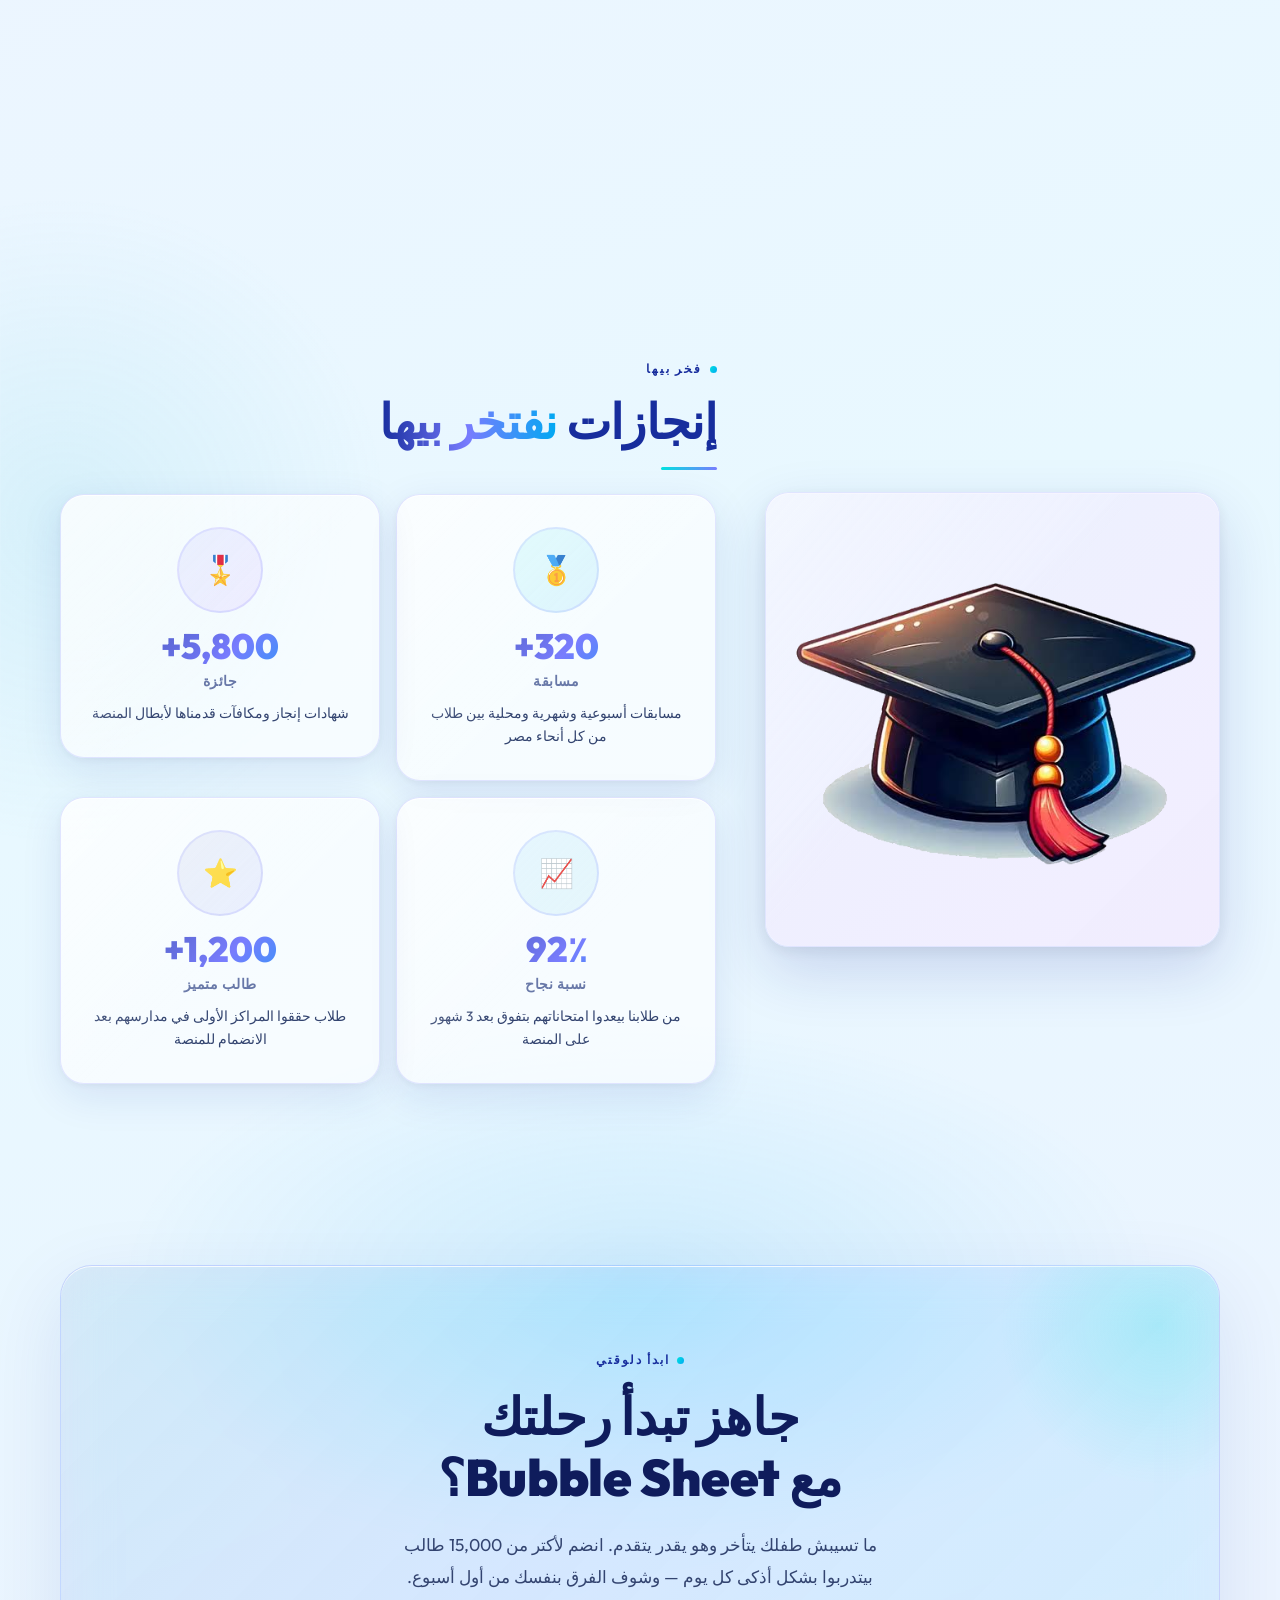
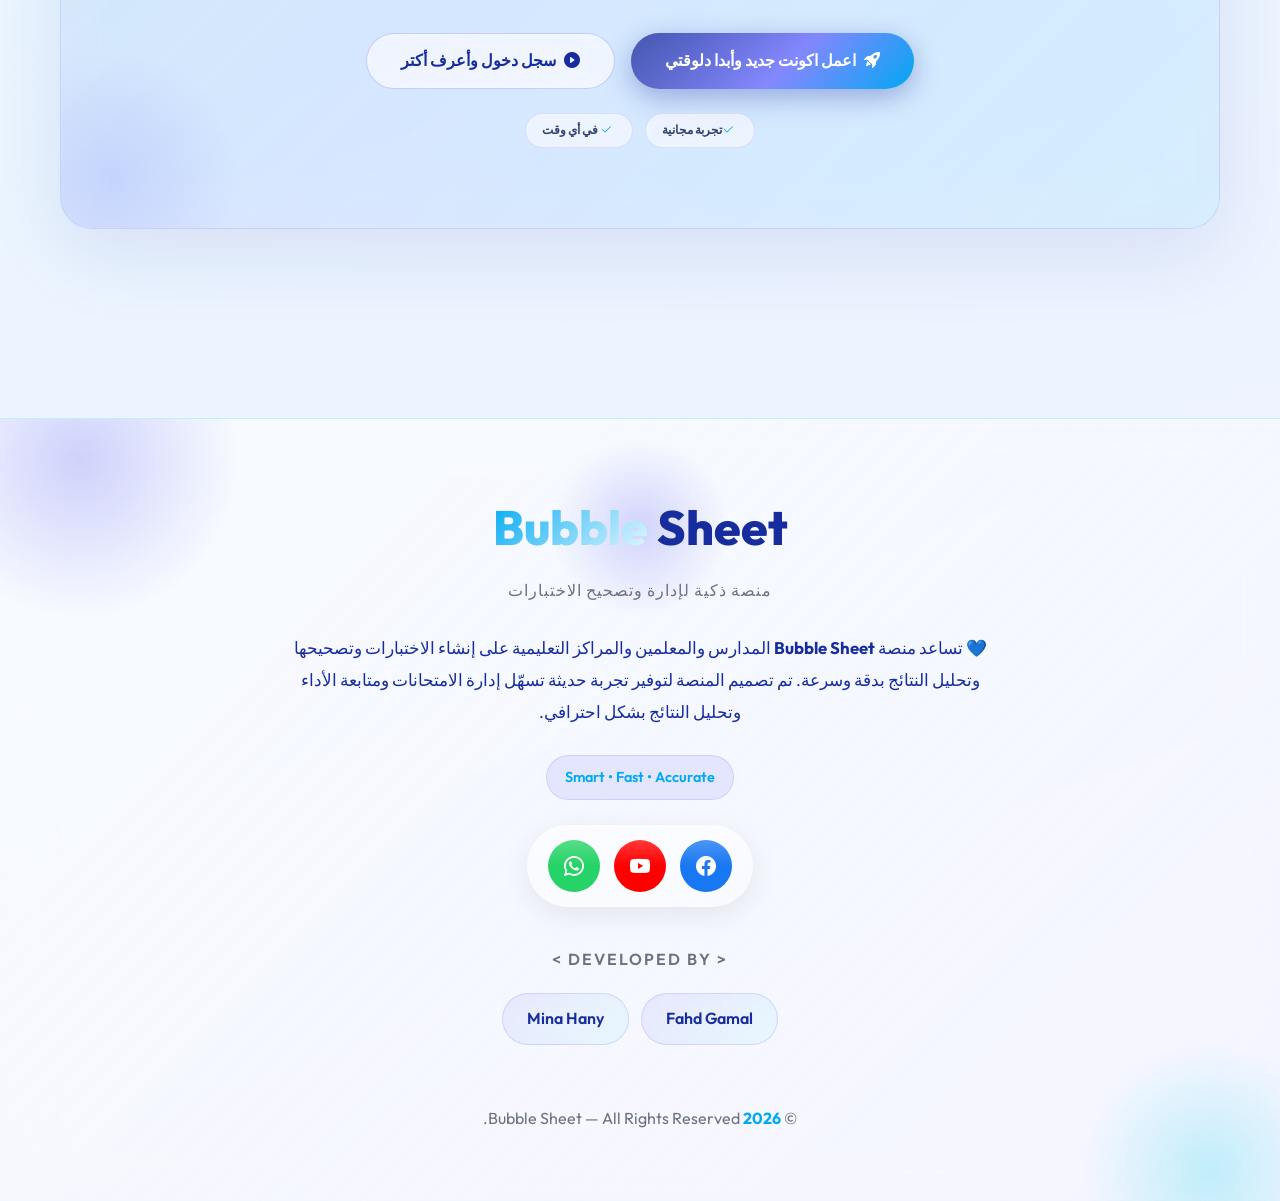
==== commit 38cd6504: "Update index.html" ====
--- a/index.html
+++ b/index.html
@@ -36,6 +36,25 @@
 </head>
 
 <body>
+    <!-- pwa -->
+    <div id="install-popup">
+        <div class="install-popup-content">
+            <div class="install-icon">📝</div>
+            <h3>تثبيت Bubble Sheet</h3>
+            <p>
+                ثبت التطبيق على جهازك للوصول السريع
+                وحل الاختبارات بسهولة في أي وقت.
+            </p>
+            <div class="install-actions">
+                <button id="installBtn" class="install-btn">
+                    تثبيت
+                </button>
+                <button id="closeBtn" class="close-btn">
+                    لاحقًا
+                </button>
+            </div>
+        </div>
+    </div>
     <!-- Navbar -->
     <nav class="glass-navbar" style="direction: ltr;">
         <div class="navbar-container">
@@ -683,25 +702,6 @@
     <script src="https://cdn.jsdelivr.net/npm/bootstrap@5.3.3/dist/js/bootstrap.bundle.min.js"></script>
     <script src="JS/nav.js"></script>
     <script src="JS/home.js"></script>
-    <!-- pwa -->
-    <div id="install-popup">
-        <div class="install-popup-content">
-            <div class="install-icon">📝</div>
-            <h3>تثبيت Bubble Sheet</h3>
-            <p>
-                ثبت التطبيق على جهازك للوصول السريع
-                وحل الاختبارات بسهولة في أي وقت.
-            </p>
-            <div class="install-actions">
-                <button id="installBtn" class="install-btn">
-                    تثبيت
-                </button>
-                <button id="closeBtn" class="close-btn">
-                    لاحقًا
-                </button>
-            </div>
-        </div>
-    </div>
 </body>
 
 </html>
